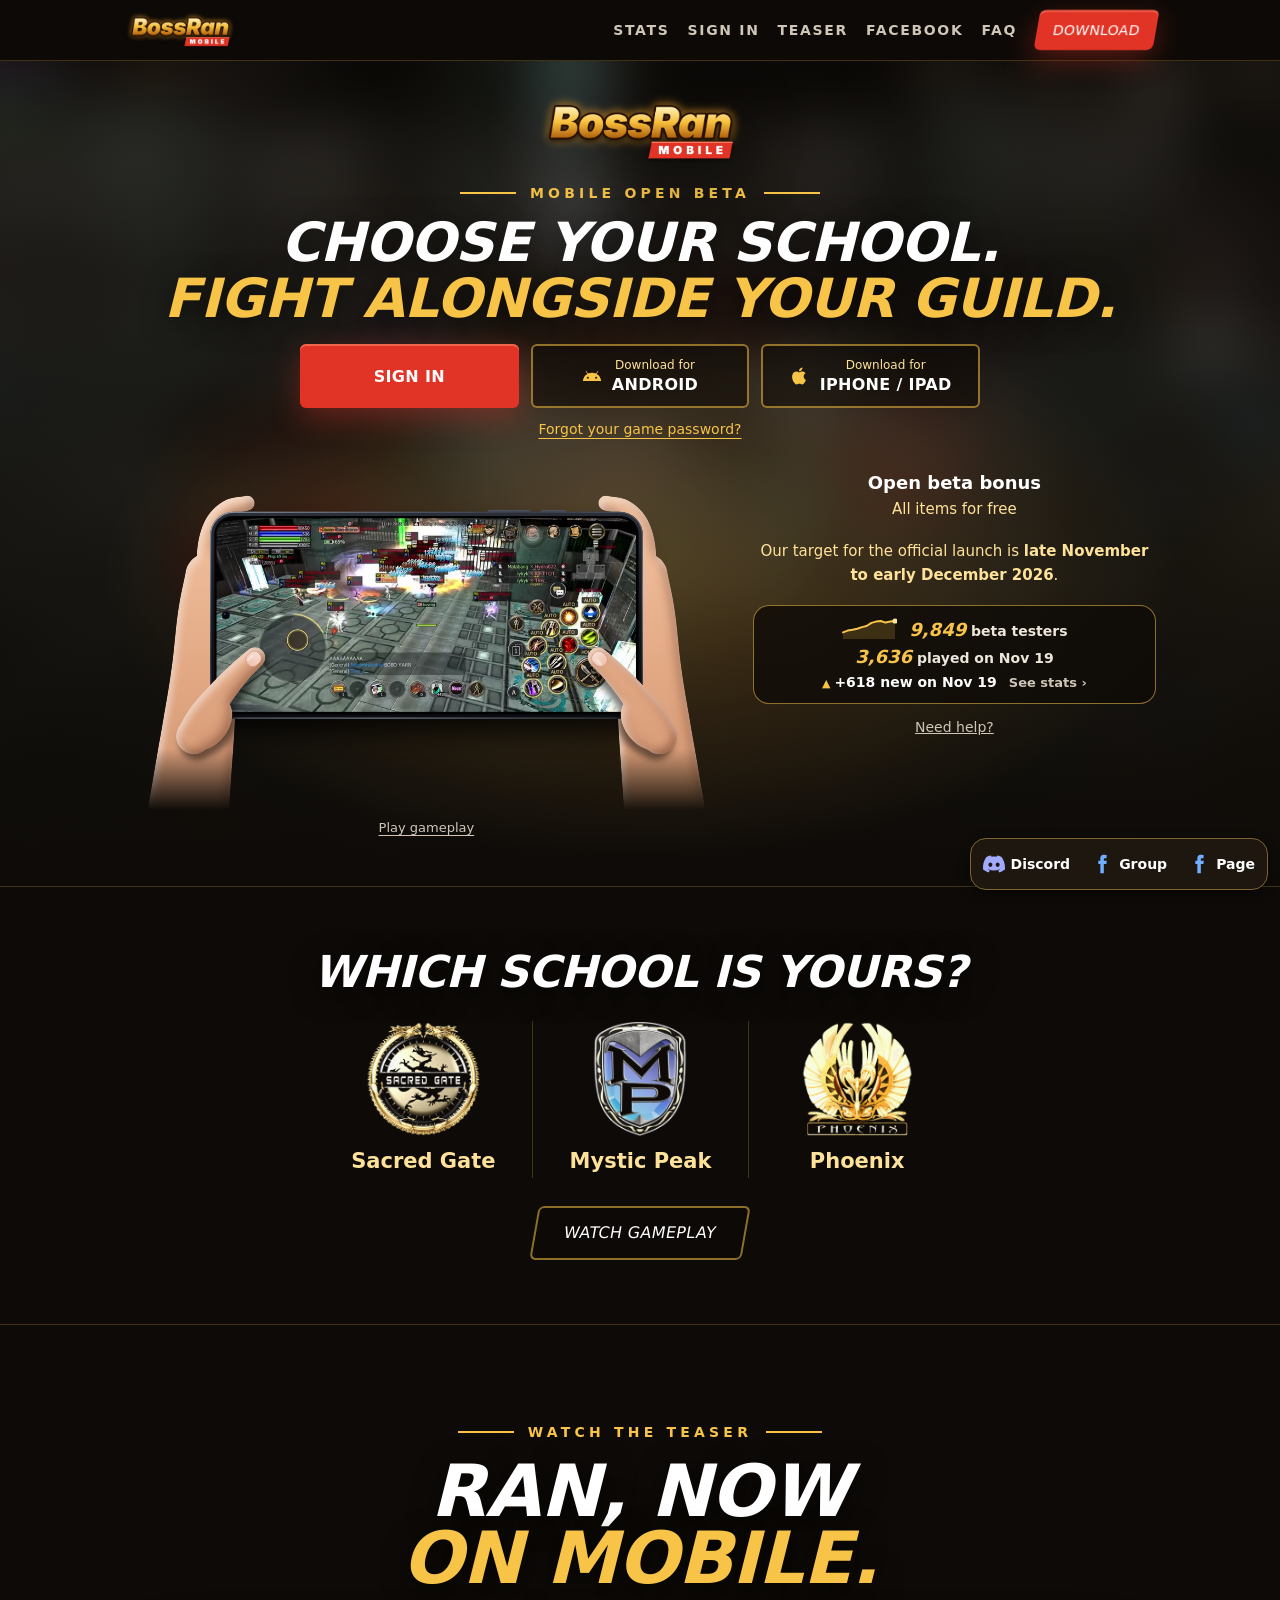
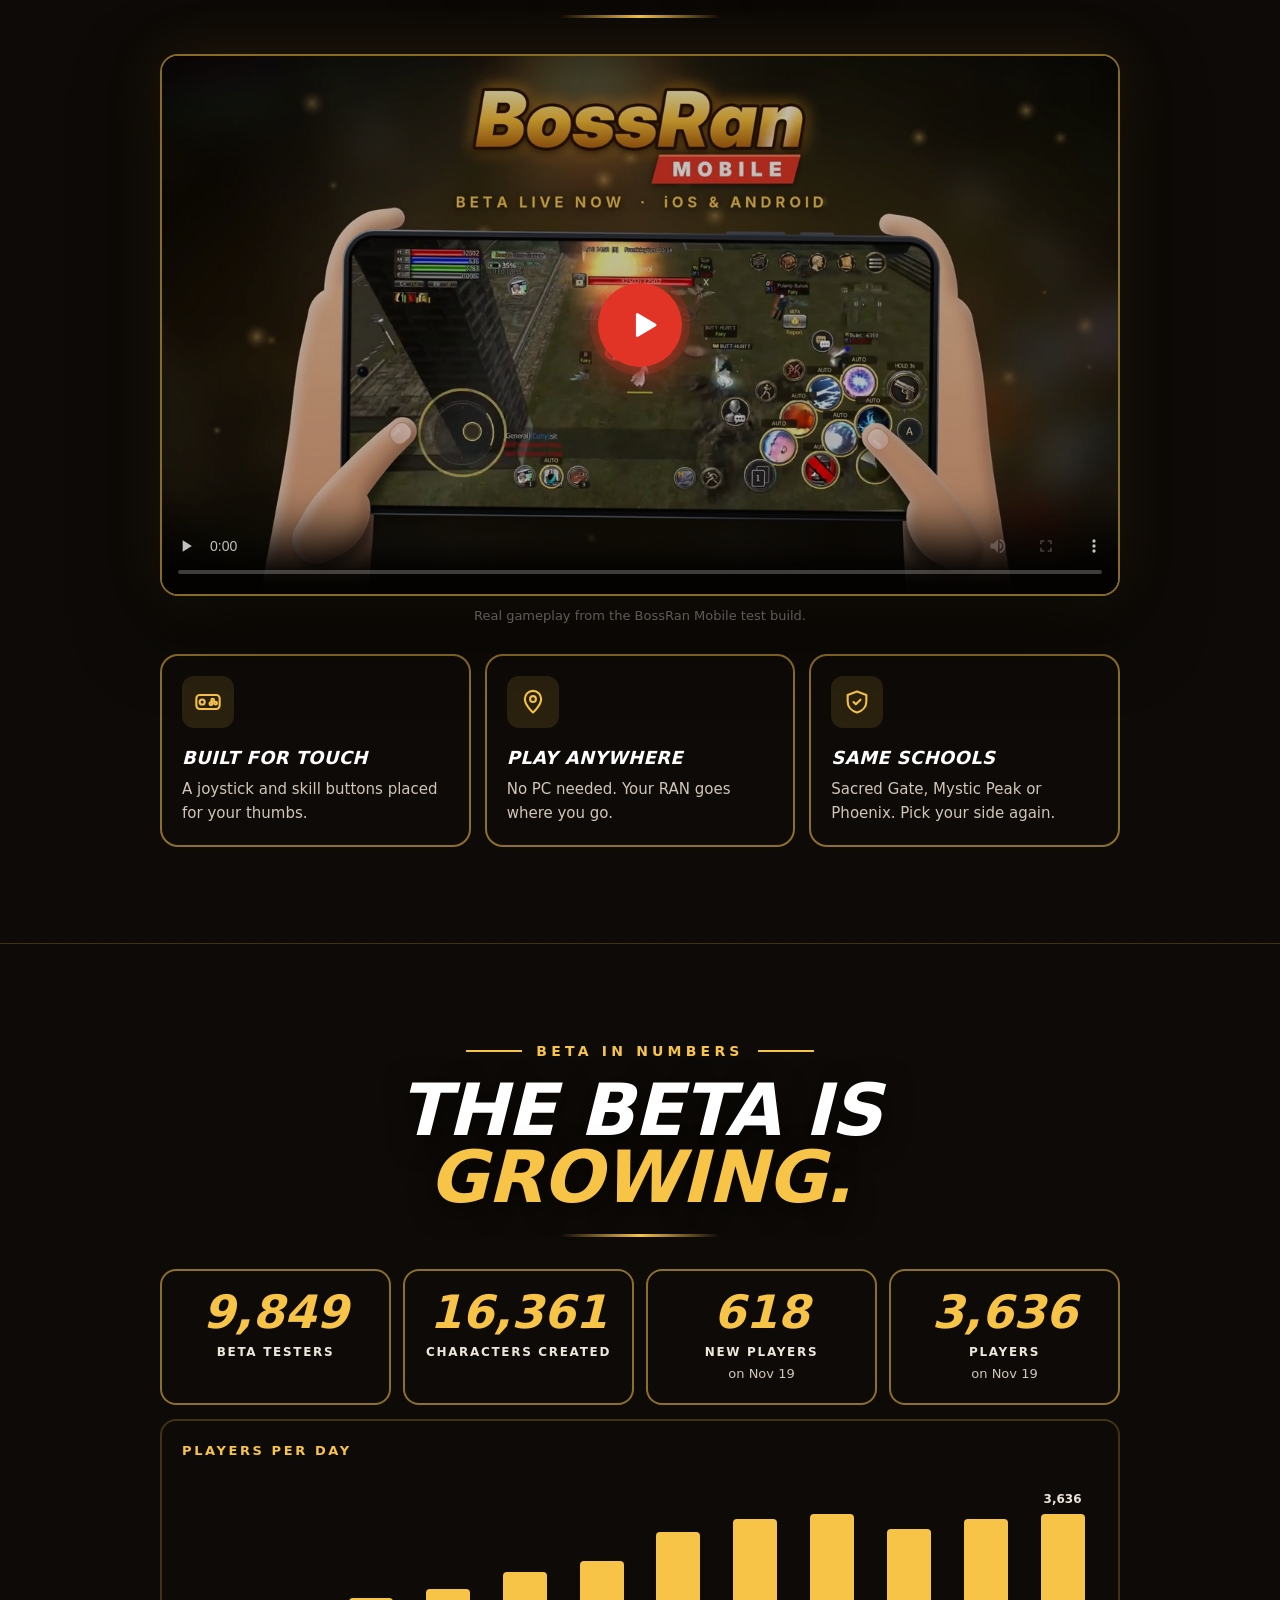
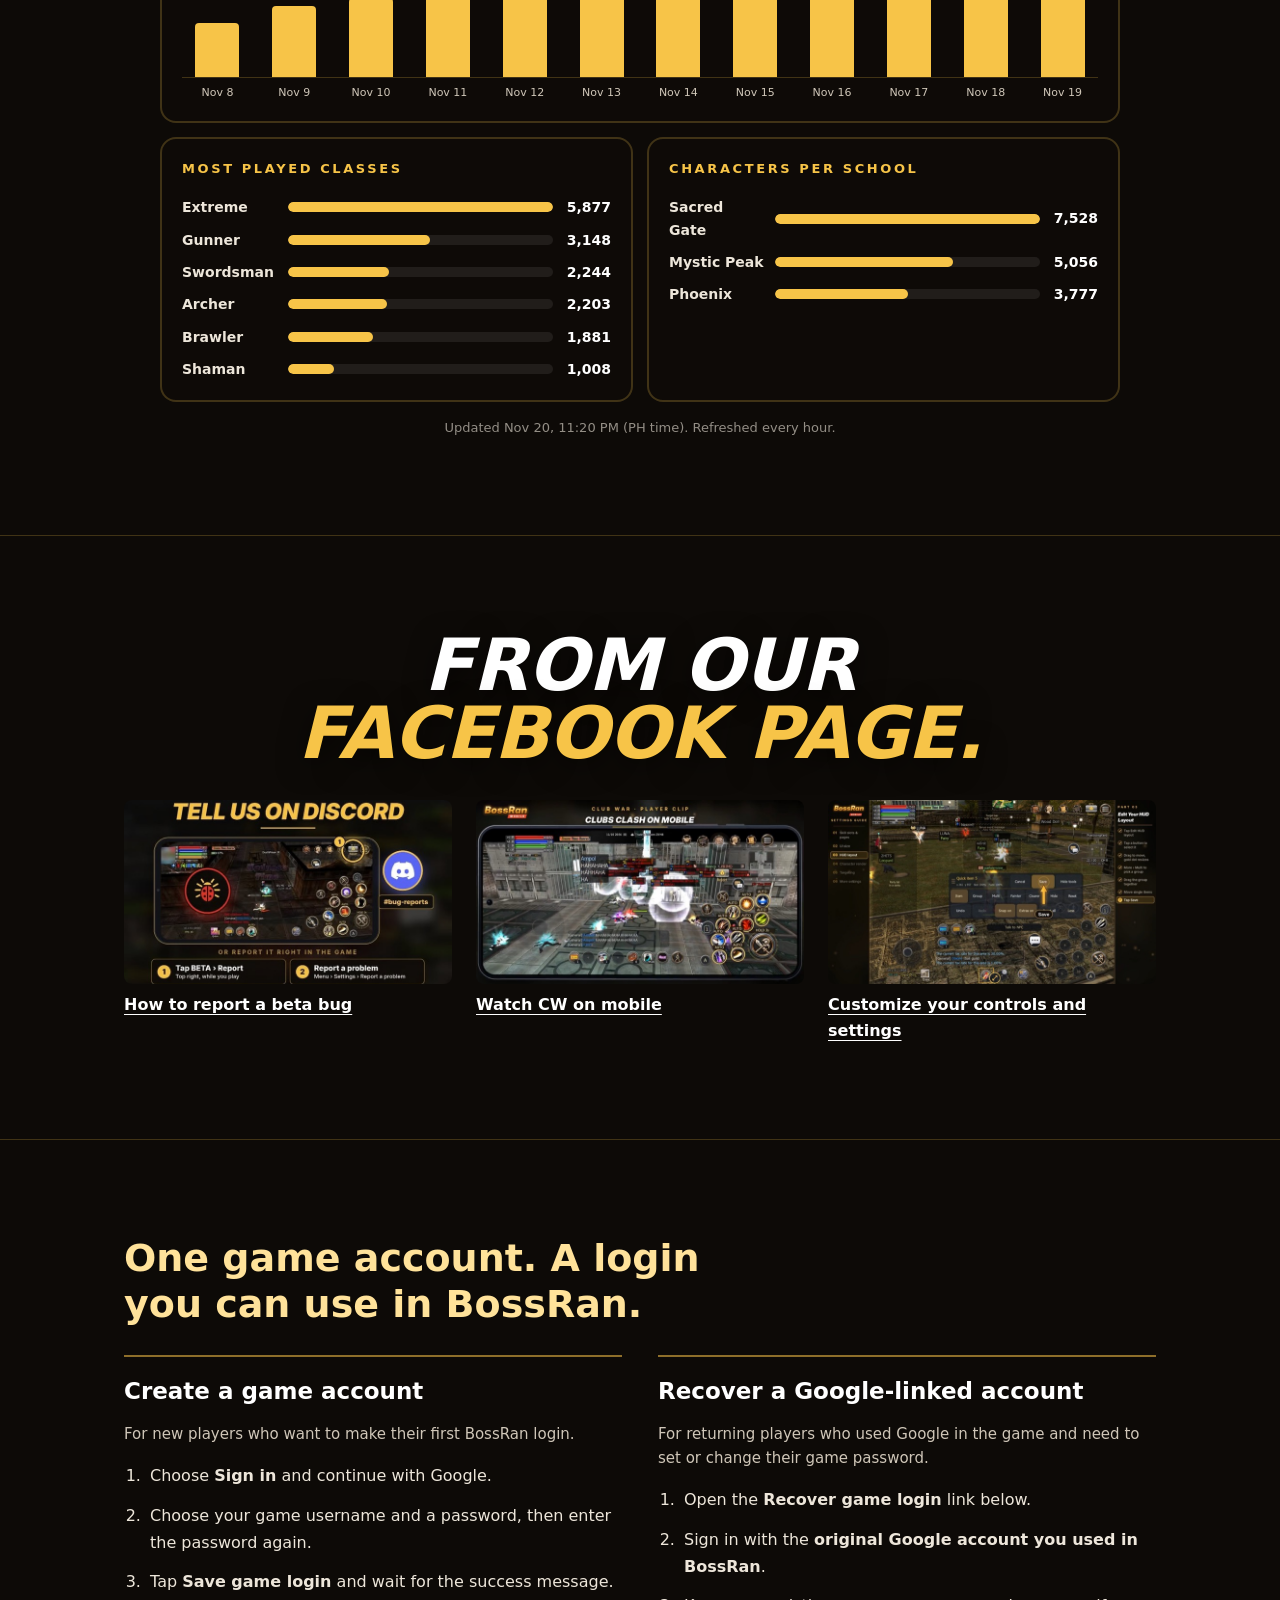
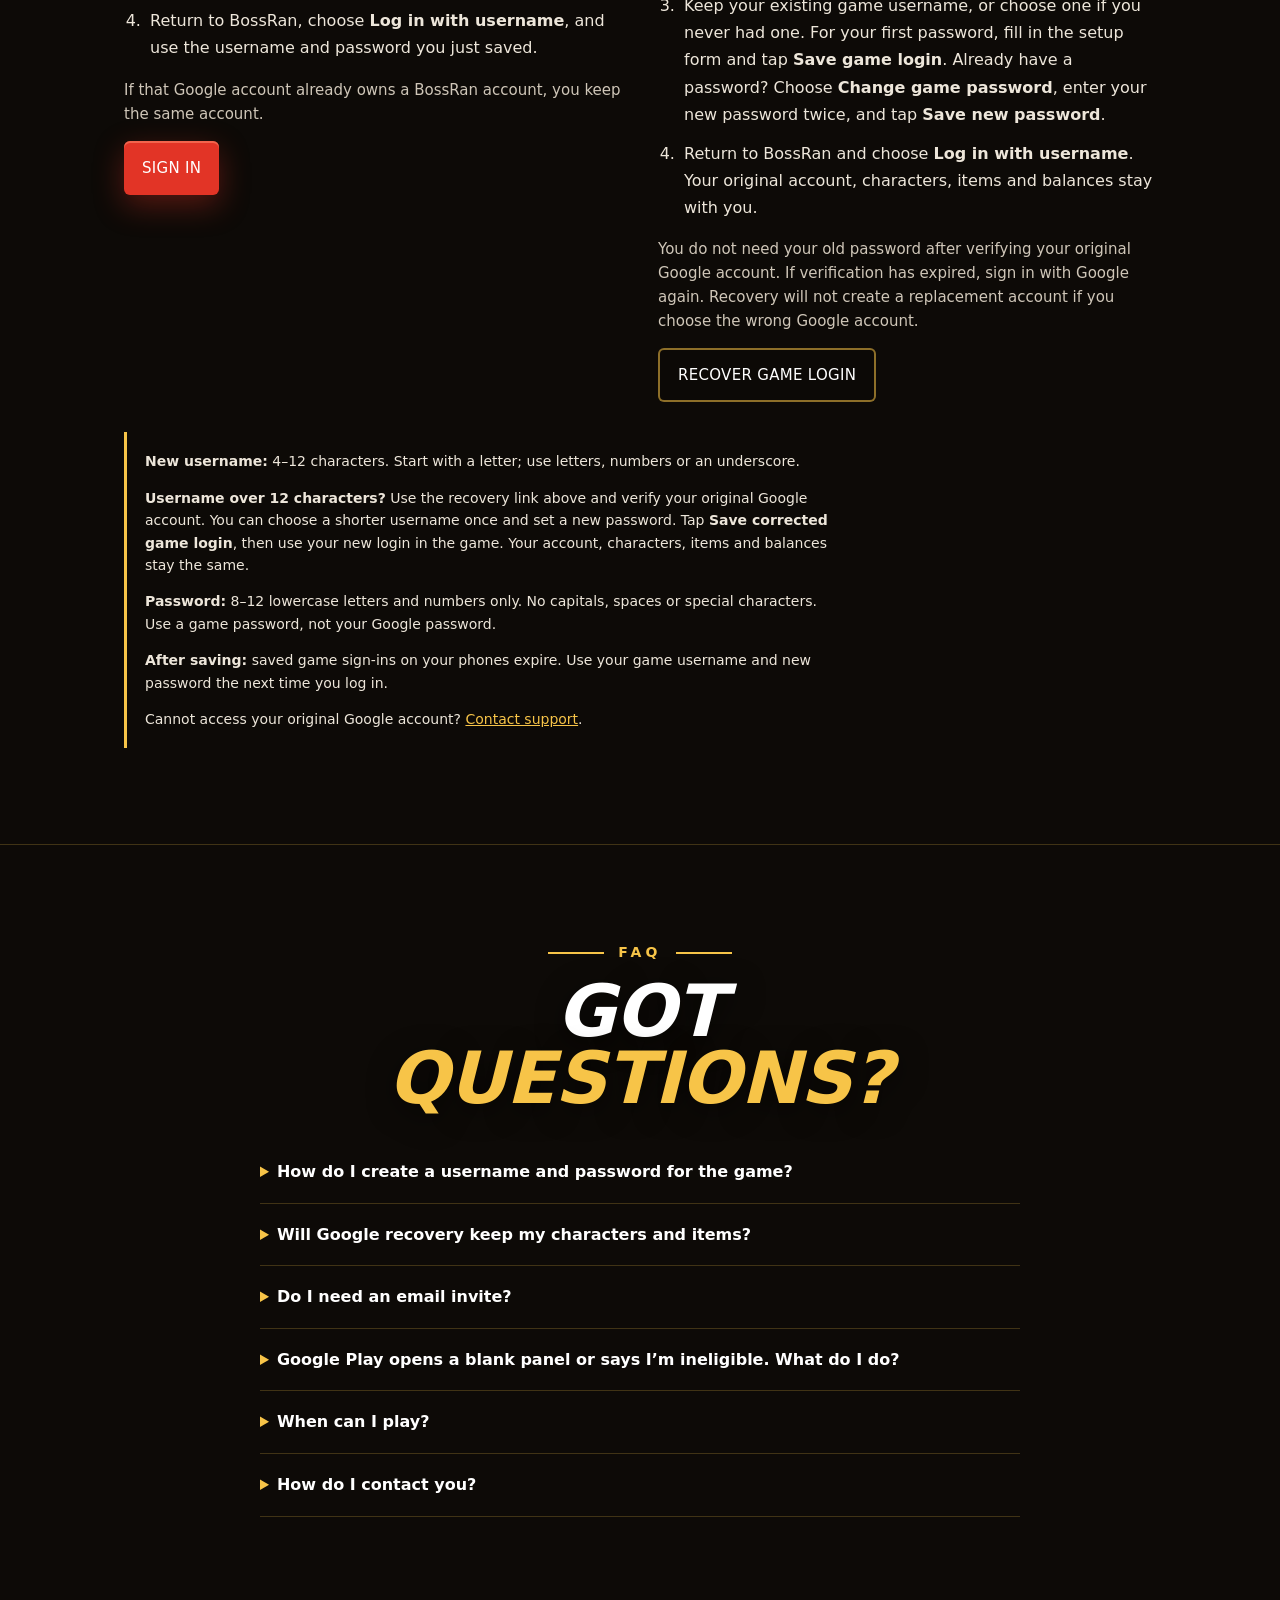
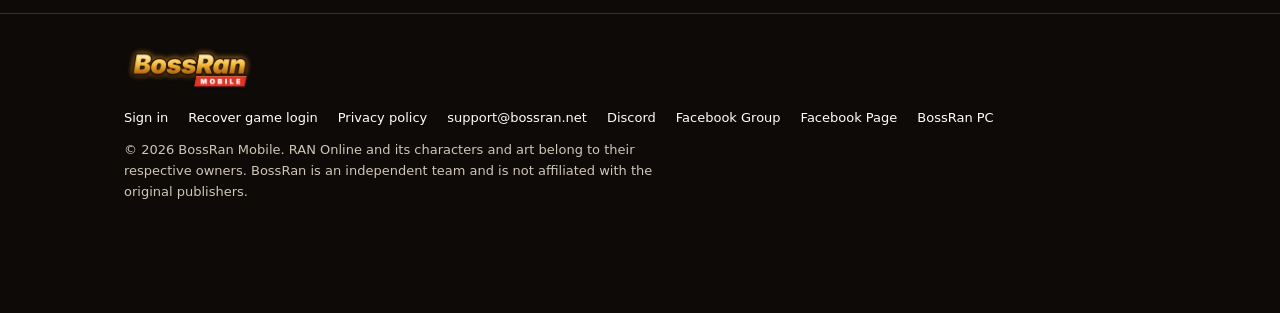
==== index.html @ a1cfd60b "Introduce the schools and lead with a lightweight gameplay loop" ====
<!doctype html>
<html lang="en">
<head>
<meta charset="utf-8">
<meta name="viewport" content="width=device-width, initial-scale=1, viewport-fit=cover">
<title>BossRan Mobile</title>
<meta name="description" content="BossRan Mobile open beta is live on Android and iPhone. Play now — all items for free!">
<meta name="theme-color" content="#0d0a07">
<meta property="og:type" content="website">
<meta property="og:url" content="https://mobile.bossran.net/">
<meta property="og:title" content="BossRan Mobile — Open Beta Live. Play Now!">
<meta property="og:description" content="Open beta is live on Android and iPhone. Play now — all items for free!">
<meta property="og:image" content="https://mobile.bossran.net/assets/teaser-waltz.jpg">
<meta name="twitter:card" content="summary_large_image">
<link rel="icon" href="icons/favicon-32x32.png" type="image/png">
<link rel="apple-touch-icon" href="icons/apple-touch-icon.png">
<script>
if (navigator.userAgentData?.platform === 'Android' || /Android/i.test(navigator.userAgent)) {
  document.documentElement.classList.add('android-device');
}
</script>
<style>
:root {
  --ground: #0d0a07;
  --panel: rgba(15, 12, 8, .82);
  --field: #120d09;
  --border: rgba(247, 196, 72, .22);
  --border-strong: rgba(247, 196, 72, .55);
  --gold: #f7c448;
  --gold-soft: #ffe29a;
  --red: #e23426;
  --text: #fff;
  --text-2: #ede6da;
  --muted: #cfc6b8;
  --faint: rgba(237, 230, 218, .6);
  --gutter: 16px;
}
* { box-sizing: border-box; }
html { -webkit-text-size-adjust: 100%; scroll-behavior: smooth; scroll-padding-top: 72px; }
body {
  margin: 0;
  background: var(--ground);
  color: var(--text-2);
  font: 16px/1.6 Inter, system-ui, -apple-system, "Segoe UI", Roboto, sans-serif;
  overflow-x: hidden;
}
img, video { display: block; max-width: 100%; height: auto; }
a { color: var(--gold); }
.wrap { width: 100%; max-width: 1080px; margin: 0 auto; padding: 0 var(--gutter); }

/* House type: kicker with gold rules, two-line italic headline, second line gold */
.kicker { display: flex; align-items: center; justify-content: center; gap: 10px; margin: 0 0 14px; color: var(--gold); font-size: 12px; font-weight: 700; letter-spacing: .2em; text-transform: uppercase; }
.kicker::before, .kicker::after { content: ""; width: 22px; height: 2px; background: var(--gold); flex: none; }
.display { margin: 0; color: var(--text); font-weight: 900; font-style: italic; line-height: .94; letter-spacing: -.01em; text-transform: uppercase; text-shadow: 0 6px 28px rgba(0, 0, 0, .55); }
.display span { display: block; color: var(--gold); }
h2.display { font-size: clamp(32px, 9vw, 72px); }
.rule { width: 160px; height: 3px; margin: 22px auto 0; background: linear-gradient(90deg, rgba(247, 196, 72, 0), var(--gold), rgba(247, 196, 72, 0)); }
.lead { margin: 20px auto 0; max-width: 40ch; color: var(--muted); font-size: 18px; }
.center { text-align: center; }

/* Buttons: red skewed CTA (house style) and a quiet outline button */
.btn { display: inline-flex; align-items: center; justify-content: center; gap: 10px; min-height: 54px; padding: 0 28px; background: var(--red); border: 0; border-radius: 6px; color: #fff; font: italic 900 18px/1 inherit; font-family: inherit; letter-spacing: .02em; text-transform: uppercase; text-decoration: none; cursor: pointer; transform: skewX(-10deg); box-shadow: 0 10px 30px rgba(226, 52, 38, .35), inset 0 2px 0 rgba(255, 140, 110, .55); }
.btn:hover { filter: brightness(1.1); }
.btn:disabled { opacity: .6; cursor: progress; }
.btn svg { width: 20px; height: 20px; }
.btn-ghost { background: rgba(13, 10, 7, .55); border: 2px solid var(--border-strong); color: var(--text); box-shadow: none; }
.btn-block { width: 100%; }
.ctas { display: flex; flex-wrap: wrap; justify-content: center; gap: 14px 18px; margin-top: 30px; }

/* Header */
.hdr { position: sticky; top: 0; z-index: 20; background: rgba(13, 10, 7, .82); -webkit-backdrop-filter: blur(12px); backdrop-filter: blur(12px); border-bottom: 1px solid var(--border); }
.hdr .wrap { display: flex; align-items: center; gap: 20px; min-height: 60px; }
.hdr .brand img { height: 38px; width: auto; }
.hdr nav { display: none; gap: 26px; margin-left: auto; }
.hdr nav a { color: var(--muted); font-size: 14px; font-weight: 700; letter-spacing: .12em; text-transform: uppercase; text-decoration: none; }
.hdr nav a:hover { color: var(--gold); }
.hdr .join { margin-left: auto; min-height: 40px; padding: 0 16px; font-size: 14px; }
@media (min-width: 820px) {
  .hdr nav { display: flex; gap: 18px; }
  .hdr .join { margin-left: 0; }
}

/* Gameplay backdrop: blurred footage, dark wash, warm glow, drifting gold bokeh */
.scene { position: relative; isolation: isolate; overflow: hidden; }
.scene-bg { position: absolute; inset: -60px; z-index: -3; background: url(assets/gameplay-cw.jpg) center / cover; filter: blur(30px) saturate(1.15); opacity: .55; }
.scene::before { content: ""; position: absolute; inset: 0; z-index: -2; background: radial-gradient(60% 50% at 50% 62%, rgba(247, 170, 60, .24), rgba(247, 170, 60, 0) 70%), linear-gradient(180deg, rgba(13, 10, 7, .55) 0, rgba(13, 10, 7, .7) 45%, var(--ground) 100%); }
.bokeh { position: absolute; inset: 0; z-index: -1; pointer-events: none; }
.bokeh i { position: absolute; bottom: -40px; width: var(--s); height: var(--s); border-radius: 50%; background: radial-gradient(circle, rgba(255, 205, 110, .55), rgba(255, 205, 110, 0) 70%); animation: drift var(--d) linear infinite; animation-delay: var(--t); }
@keyframes drift { 0% { transform: translate(0, 0); opacity: 0; } 10% { opacity: 1; } 100% { transform: translate(var(--x), -120vh); opacity: 0; } }

/* Hero */
.hero { padding: 28px 0 40px; text-align: center; }
.hero-logo { width: min(210px, 54%); margin: 0 auto 18px; filter: drop-shadow(0 10px 30px rgba(0, 0, 0, .5)); }

.beta-live { margin: 0 0 18px; color: var(--gold-soft); font-size: 15px; }
.beta-live strong { display: block; color: var(--text); font-size: 18px; }
.beta-live span { display: block; }

.hero-title { font-size: clamp(25px, 4.3vw, 54px); text-wrap: balance; }
.hero-title span { margin-top: .08em; }
.clip-control { padding: 6px 12px; min-height: 36px; border: 0; background: transparent; color: var(--muted); font: inherit; font-size: 13px; text-decoration: underline; text-underline-offset: 3px; cursor: pointer; }
.hero-gameplay:has(video[data-paused]) .rig { animation-play-state: paused; }
.school-band { padding-block: clamp(38px, 5vw, 72px); }
.school-band .display { font-size: clamp(26px, 4vw, 44px); }
.school-crests { display: grid; grid-template-columns: repeat(3, minmax(0, 1fr)); max-width: 650px; padding: 0; margin: 28px auto; list-style: none; }
.school-crests li { font-size: clamp(14px, 2vw, 21px); font-weight: 750; color: var(--gold-soft); }
.school-crests li + li { border-left: 1px solid var(--border); }
.school-crests img { width: min(70%, 116px); margin: 0 auto 8px; mix-blend-mode: screen; }

/* Phone in two hands (teaser skill art) with the raw gameplay footage playing on its screen */
.rig-crop { width: calc(100% + var(--gutter) * 2); max-width: 1000px; margin: 30px 0 0 calc(var(--gutter) * -1); aspect-ratio: 1700 / 960; overflow: hidden; -webkit-mask-image: linear-gradient(180deg, #000 82%, transparent); mask-image: linear-gradient(180deg, #000 82%, transparent); }
@media (min-width: 1032px) { .rig-crop { width: 100%; margin-left: auto; margin-right: auto; } }
.rig { position: relative; width: 100%; aspect-ratio: 1700 / 1150; animation: sway 6.5s ease-in-out infinite; transform-origin: 50% 40%; }
@keyframes sway { 0%, 100% { transform: translateY(0) rotate(-.7deg); } 50% { transform: translateY(-6px) rotate(.7deg); } }
.rig > img { position: absolute; left: 0; top: 0; width: 100%; height: 100%; }
.rig .screen { position: absolute; left: 15.294%; top: 12%; width: 69.412%; height: 47.478%; border-radius: 3.9% / 8.42%; overflow: hidden; background: #000; }
.rig .screen video { width: 100%; height: 100%; object-fit: cover; }
.note { margin: 10px 0 0; color: var(--faint); font-size: 13px; }

.stores { margin-top: 30px; }
.stores p { margin: 0 0 12px; color: var(--text); font-size: 14px; font-weight: 800; letter-spacing: .28em; text-transform: uppercase; }
.badges { display: flex; flex-wrap: wrap; justify-content: center; gap: 12px; }
.badges img { height: 48px; width: auto; }

/* Keep the gameplay, live beta summary and installation choices together. */
.hero-main { display: grid; gap: 20px; align-items: start; }
.hero-gameplay, .hero-details { min-width: 0; }
.hero-gameplay .rig-crop { width: 100%; margin: 0 auto; }
.hero-details .hero-stats { margin-top: 0; border-radius: 16px; padding: 12px 16px; }
.hero-details .install-picker { margin-top: 18px; }
@media (min-width: 900px) {
  .hero-main { grid-template-columns: minmax(0, 1.5fr) minmax(320px, 1fr); gap: 24px; }
  .hero-details .install-picker { max-width: none; }
}

/* Sections */
section { padding: 72px 0; }
.band { border-top: 1px solid var(--border); }

/* Teaser */
.player { position: relative; max-width: 960px; margin: 36px auto 0; border: 2px solid var(--border-strong); border-radius: 18px; overflow: hidden; background: #000; box-shadow: 0 30px 80px rgba(0, 0, 0, .6), 0 0 60px rgba(247, 170, 60, .12); }
.player video { width: 100%; aspect-ratio: 16 / 9; background: #000; }
.player .play { position: absolute; inset: 0; display: flex; align-items: center; justify-content: center; padding: 0; background: rgba(13, 10, 7, .25); border: 0; cursor: pointer; }
.player .play span { display: flex; align-items: center; justify-content: center; width: 84px; height: 84px; border-radius: 50%; background: var(--red); box-shadow: 0 10px 40px rgba(226, 52, 38, .55), 0 0 0 8px rgba(226, 52, 38, .22); transition: transform .15s; }
.player .play:hover span { transform: scale(1.06); }
.player .play svg { width: 34px; height: 34px; margin-left: 5px; color: #fff; }
.player .play[hidden] { display: none; }

.features { display: grid; gap: 14px; max-width: 960px; margin: 28px auto 0; padding: 0; list-style: none; }
.features li { display: flex; gap: 16px; align-items: flex-start; padding: 20px; background: var(--panel); border: 2px solid var(--border-strong); border-radius: 18px; text-align: left; }
.features .ico { flex: none; display: flex; align-items: center; justify-content: center; width: 52px; height: 52px; border-radius: 12px; background: rgba(247, 196, 72, .12); color: var(--gold); }
.features .ico svg { width: 28px; height: 28px; }
.features b { display: block; color: var(--text); font-size: 18px; font-style: italic; font-weight: 900; letter-spacing: .02em; text-transform: uppercase; }
.features p { margin: 4px 0 0; color: var(--muted); font-size: 15px; }
@media (min-width: 760px) { .features { grid-template-columns: repeat(3, 1fr); } .features li { flex-direction: column; } }

/* Official Facebook posts */
.facebook-posts { display: grid; grid-template-columns: repeat(auto-fit, minmax(min(100%, 240px), 1fr)); gap: 24px; margin: 32px 0 0; padding: 0; list-style: none; text-align: left; }
.facebook-posts a { display: block; font-weight: 700; color: var(--text); text-underline-offset: 4px; }
.facebook-posts img { width: 100%; aspect-ratio: 16 / 9; object-fit: cover; border-radius: 8px; margin-bottom: 8px; }

.install-picker { max-width: 420px; margin: 26px auto 0; padding: 20px; background: #191511; border: 1px solid var(--border); border-radius: 14px; text-align: left; }
.install-picker :is(a, summary):focus-visible { outline: 2px solid var(--gold); outline-offset: 2px; }
.android-steps { display: none; scroll-margin-top: 80px; }
.android-steps:has(#direct-apk:target), .android-steps:target, .android-device .android-steps { display: block; }
.android-steps:focus { outline: none; }
.android-steps h2 { margin: 0 0 7px; color: var(--text); font-size: 17px; }
.install-or { display: flex; align-items: center; gap: 12px; margin: 8px 0; color: var(--gold-soft); font-size: 12px; font-weight: 700; }
.install-or::before, .install-or::after { content: ""; flex: 1; height: 1px; background: var(--border); }
.android-steps summary { position: relative; list-style: none; padding: 12px 28px 12px 0; color: var(--text); font-weight: 650; cursor: pointer; line-height: 1.4; }
.android-steps summary::-webkit-details-marker { display: none; }
.android-steps summary::after { position: absolute; content: ""; right: 5px; top: 50%; width: 7px; height: 7px; border: solid var(--gold); border-width: 0 1.5px 1.5px 0; transform: translateY(-65%) rotate(45deg); }
.android-steps details[open] summary::after { transform: rotate(225deg); }
.android-steps small { display: block; color: var(--muted); font-size: 14px; font-weight: 400; }
.android-steps p { margin: 4px 0 14px; color: var(--muted); font-size: 15px; line-height: 1.5; }
.android-steps .btn { width: 100%; min-height: 44px; margin-bottom: 8px; background: #ad3026; border-radius: 6px; box-shadow: none; transform: none; text-transform: none; letter-spacing: normal; font-weight: 650; }
.beta-help { display: inline-block; padding: 12px; color: var(--muted); font-size: 14px; }
.faq { max-width: 760px; margin: 28px auto 0; text-align: left; }
.faq details { border-bottom: 1px solid var(--border); }
.faq summary { padding: 18px 0; color: var(--text); font-weight: 800; cursor: pointer; }
.faq summary::marker { color: var(--gold); }
.faq p { margin: 0 0 16px; color: var(--muted); }

/* Small beta counter in the first view; links down to the full stats */
.hero-stats { display: inline-flex; flex-wrap: wrap; align-items: center; justify-content: center; gap: 6px 12px; max-width: 100%; margin: 18px auto 0; padding: 8px 16px; background: var(--panel); border: 1px solid var(--border-strong); border-radius: 999px; color: var(--text-2); font-size: 14px; font-weight: 700; text-decoration: none; line-height: 1.2; }
.hero-stats[hidden] { display: none; }
.hero-stats:hover { border-color: var(--gold); }
.hero-stats:focus-visible { outline: 2px solid var(--gold); outline-offset: 2px; }
.hero-stats .spark { flex: none; width: 56px; height: 22px; }
.hero-stats b { color: var(--gold); font-size: 18px; font-style: italic; font-weight: 900; font-variant-numeric: tabular-nums; }
.hero-stats .grow { color: var(--text); white-space: nowrap; }
.hero-stats .grow::before { content: "\25B2"; margin-right: 4px; color: var(--gold); font-size: 11px; }
.hero-stats .more { color: var(--muted); font-size: 13px; white-space: nowrap; }
/* Beta in numbers (data: assets/stats.json, refreshed hourly by the stats job) */
.stats-tiles { display: grid; grid-template-columns: repeat(2, 1fr); gap: 12px; max-width: 960px; margin: 32px auto 0; padding: 0; list-style: none; }
.stats-tiles li { padding: 18px 12px; background: var(--panel); border: 2px solid var(--border-strong); border-radius: 16px; }
.stats-tiles b { display: block; color: var(--gold); font-size: clamp(30px, 8vw, 46px); font-style: italic; font-weight: 900; line-height: 1; font-variant-numeric: tabular-nums; }
.stats-tiles span { display: block; margin-top: 8px; color: var(--text-2); font-size: 12px; font-weight: 700; letter-spacing: .14em; text-transform: uppercase; }
.stats-tiles small { display: block; margin-top: 2px; color: var(--muted); font-size: 13px; }
.stats-panels { display: grid; gap: 14px; max-width: 960px; margin: 14px auto 0; text-align: left; }
.stats-panel { min-width: 0; padding: 20px; background: var(--panel); border: 2px solid var(--border); border-radius: 16px; }
.stats-panel h3 { margin: 0 0 16px; color: var(--gold); font-size: 13px; font-weight: 800; letter-spacing: .2em; text-transform: uppercase; }
.day-chart { display: flex; align-items: flex-end; gap: 6px; height: 170px; margin: 0; padding: 0; list-style: none; border-bottom: 1px solid var(--border); }
.day-chart li { position: relative; flex: 1; display: flex; flex-direction: column; justify-content: flex-end; align-items: center; height: 100%; min-width: 0; }
.day-chart .bar { display: block; width: 100%; max-width: 44px; min-height: 2px; background: var(--gold); border-radius: 4px 4px 0 0; }
.day-chart .val { margin-bottom: 4px; color: var(--text-2); font-size: 12px; font-weight: 700; font-variant-numeric: tabular-nums; }
.day-chart li:not(.labeled) .val { visibility: hidden; }
.day-chart li:hover .val, .day-chart li:focus-within .val { visibility: visible; }
.day-labels { display: flex; gap: 6px; margin: 6px 0 0; padding: 0; list-style: none; }
.day-labels li { flex: 1; min-width: 0; color: var(--muted); font-size: 11px; text-align: center; white-space: nowrap; overflow: hidden; }
.bar-list { display: grid; gap: 10px; margin: 0; padding: 0; list-style: none; }
.bar-list li { display: grid; grid-template-columns: 96px 1fr auto; align-items: center; gap: 10px; color: var(--text-2); font-size: 14px; font-weight: 700; }
.bar-list .track { display: block; height: 10px; background: rgba(255, 255, 255, .08); border-radius: 5px; overflow: hidden; }
.bar-list .fill { display: block; height: 100%; background: var(--gold); border-radius: 5px; }
.bar-list .num { min-width: 48px; color: var(--text); text-align: right; font-variant-numeric: tabular-nums; }
.stats-updated { margin: 16px 0 0; color: var(--faint); font-size: 13px; }
.sr-only { position: absolute; width: 1px; height: 1px; overflow: hidden; clip: rect(0 0 0 0); white-space: nowrap; }
@media (min-width: 760px) {
  .stats-tiles { grid-template-columns: repeat(4, 1fr); }
  .stats-panels { grid-template-columns: 1fr 1fr; }
  .stats-panels .wide { grid-column: 1 / -1; }
  .day-chart { height: 200px; }
}

footer { border-top: 1px solid var(--border); padding: 32px 0 44px; color: var(--muted); font-size: 13px; }
footer .brand img { height: 44px; width: auto; margin-bottom: 18px; }
footer nav { display: flex; flex-wrap: wrap; gap: 8px 20px; margin-bottom: 12px; }
footer a { color: var(--text); text-decoration: none; }
footer a:hover { color: var(--gold); }
footer p { margin: 0; font-size: 13px; max-width: 70ch; }

@media (min-width: 760px) {
  :root { --gutter: 24px; }
  .hero { padding: 32px 0 40px; }
  section { padding: 96px 0; }
  .kicker { gap: 14px; font-size: 14px; letter-spacing: .3em; }
  .kicker::before, .kicker::after { width: 56px; }
}
@media (prefers-reduced-motion: reduce) {
  html { scroll-behavior: auto; }
  .rig, .bokeh i { animation: none; }
  .bokeh { display: none; }
}
/* Keep the three entry points together before gameplay on every screen. */
.hero-actions { max-width: 680px; margin: 20px auto 0; scroll-margin-top: 80px; }
.hero-actions nav { display: grid; grid-template-columns: repeat(3, minmax(0, 1fr)); gap: 12px; }
.hero-actions .btn { min-height: 64px; padding: 8px; transform: none; font-size: 16px; font-weight: 750; line-height: 1.2; }
.hero-actions .btn span { display: block; }
.hero-actions .btn small { display: block; margin-bottom: 3px; color: var(--gold-soft); font-size: 12px; font-weight: 500; letter-spacing: normal; text-transform: none; }
.hero-actions .btn svg { flex: none; color: var(--gold); }
.hero-actions a:focus-visible { outline: 2px solid var(--gold); outline-offset: 3px; }
.game-account-help { display: inline-block; padding: 10px 8px; font-size: 14px; text-underline-offset: 4px; }
.hero-main { margin-top: 18px; }
@media (max-width: 600px) {
  .hero-actions nav { grid-template-columns: repeat(2, minmax(0, 1fr)); gap: 8px; }
  .hero-actions .btn:first-child { grid-column: 1 / -1; }
  .hero-actions .btn { min-height: 54px; font-size: 15px; }
}
.account-guide-title{margin:0 0 28px;color:var(--gold-soft);font-size:clamp(26px,5vw,38px);line-height:1.2;max-width:24ch}
.account-guide-columns{display:grid;grid-template-columns:repeat(2,minmax(0,1fr));gap:36px}
.account-guide-columns article{min-width:0;border-top:2px solid var(--border-strong);padding-top:20px}
.account-guide-columns h3{margin:0;font-size:23px;line-height:1.3;color:var(--text)}
.account-guide-columns p{font-size:15px;color:var(--muted)}
.account-guide-columns ol{padding-left:22px;line-height:1.7}
.account-guide-columns li{margin:12px 0;padding-left:4px}
.account-guide-columns .btn{transform:none;font-size:15px;padding:12px 18px}
.account-guide-notes{margin-top:30px;padding:4px 0 4px 18px;border-left:3px solid var(--gold);max-width:80ch;font-size:14px}
@media(max-width:640px){.account-guide-columns{grid-template-columns:1fr;gap:32px}}
</style>
<link rel="stylesheet" href="assets/community.css?v=2">
</head>
<body>
<svg width="0" height="0" style="position:absolute" aria-hidden="true">
  <defs>
    <symbol id="i-discord" viewBox="0 0 24 24"><path fill="currentColor" d="M20.317 4.3698a19.7913 19.7913 0 00-4.8851-1.5152.0741.0741 0 00-.0785.0371c-.211.3753-.4447.8648-.6083 1.2495-1.8447-.2762-3.68-.2762-5.4868 0-.1636-.3933-.4058-.8742-.6177-1.2495a.077.077 0 00-.0785-.037 19.7363 19.7363 0 00-4.8852 1.515.0699.0699 0 00-.0321.0277C.5334 9.0458-.319 13.5799.0992 18.0578a.0824.0824 0 00.0312.0561c2.0528 1.5076 4.0413 2.4228 5.9929 3.0294a.0777.0777 0 00.0842-.0276c.4616-.6304.8731-1.2952 1.226-1.9942a.076.076 0 00-.0416-.1057c-.6528-.2476-1.2743-.5495-1.8722-.8923a.077.077 0 01-.0076-.1277c.1258-.0943.2517-.1923.3718-.2914a.0743.0743 0 01.0776-.0105c3.9278 1.7933 8.18 1.7933 12.0614 0a.0739.0739 0 01.0785.0095c.1202.099.246.1981.3728.2924a.077.077 0 01-.0066.1276 12.2986 12.2986 0 01-1.873.8914.0766.0766 0 00-.0407.1067c.3604.698.7719 1.3628 1.225 1.9932a.076.076 0 00.0842.0286c1.961-.6067 3.9495-1.5219 6.0023-3.0294a.077.077 0 00.0313-.0552c.5004-5.177-.8382-9.6739-3.5485-13.6604a.061.061 0 00-.0312-.0286zM8.02 15.3312c-1.1825 0-2.1569-1.0857-2.1569-2.419 0-1.3332.9555-2.4189 2.157-2.4189 1.2108 0 2.1757 1.0952 2.1568 2.419 0 1.3332-.9555 2.4189-2.1569 2.4189zm7.9748 0c-1.1825 0-2.1569-1.0857-2.1569-2.419 0-1.3332.9554-2.4189 2.1569-2.4189 1.2108 0 2.1757 1.0952 2.1568 2.419 0 1.3332-.946 2.4189-2.1568 2.4189Z"/></symbol>
    <symbol id="i-fb" viewBox="0 0 24 24"><path fill="currentColor" d="M14 8.5V6.8c0-.8.5-1 .9-1H17V2.1L14.1 2C10.9 2 10.2 4.4 10.2 6v2.5H8V12h2.2v10H14V12h2.8l.4-3.5H14z"/></symbol>
    <symbol id="i-apple" viewBox="0 0 24 24"><path fill="currentColor" d="M16.4 12.6c0-2.6 2.1-3.8 2.2-3.9-1.2-1.8-3.1-2-3.7-2-1.6-.2-3.1.9-3.9.9-.8 0-2-.9-3.4-.9-1.7 0-3.3 1-4.2 2.6-1.8 3.1-.5 7.7 1.3 10.2.9 1.2 1.9 2.6 3.2 2.6 1.3-.1 1.8-.8 3.3-.8s2 .8 3.4.8c1.4 0 2.3-1.3 3.1-2.5 1-1.4 1.4-2.8 1.4-2.9 0 0-2.7-1-2.7-4.1zM13.9 4.9c.7-.9 1.2-2 1-3.2-1 0-2.3.7-3 1.6-.7.8-1.2 2-1.1 3.1 1.2.1 2.4-.6 3.1-1.5z"/></symbol>
    <symbol id="i-android" viewBox="0 0 24 24"><path fill="currentColor" d="M17.6 9.48l1.84-3.18a.38.38 0 0 0-.66-.38l-1.86 3.22a11.5 11.5 0 0 0-9.84 0L5.22 5.92a.38.38 0 0 0-.66.38L6.4 9.48A10.8 10.8 0 0 0 1 18h22a10.8 10.8 0 0 0-5.4-8.52zM7 15.25a1.25 1.25 0 1 1 0-2.5 1.25 1.25 0 0 1 0 2.5zm10 0a1.25 1.25 0 1 1 0-2.5 1.25 1.25 0 0 1 0 2.5z"/></symbol>
    <symbol id="i-play" viewBox="0 0 24 24"><path fill="currentColor" d="M7 4.5v15a1 1 0 0 0 1.5.86l12.5-7.5a1 1 0 0 0 0-1.72L8.5 3.64A1 1 0 0 0 7 4.5z"/></symbol>
    <symbol id="i-touch" viewBox="0 0 24 24"><g fill="none" stroke="currentColor" stroke-width="1.8" stroke-linecap="round" stroke-linejoin="round"><rect x="2" y="6" width="20" height="12" rx="3"/><circle cx="7" cy="12" r="2.2"/><circle cx="16" cy="10.5" r="1.2"/><circle cx="18.5" cy="13" r="1.2"/><circle cx="14.5" cy="13.5" r="1.2"/></g></symbol>
    <symbol id="i-pin" viewBox="0 0 24 24"><g fill="none" stroke="currentColor" stroke-width="1.8" stroke-linecap="round" stroke-linejoin="round"><path d="M12 21s-7-6.2-7-11.5a7 7 0 0 1 14 0C19 14.8 12 21 12 21z"/><circle cx="12" cy="9.5" r="2.5"/></g></symbol>
    <symbol id="i-shield" viewBox="0 0 24 24"><g fill="none" stroke="currentColor" stroke-width="1.8" stroke-linecap="round" stroke-linejoin="round"><path d="M12 3l8 3v5.5c0 4.6-3.3 8.2-8 9.5-4.7-1.3-8-4.9-8-9.5V6l8-3z"/><path d="M9 12l2 2 4-4"/></g></symbol>
    <symbol id="i-prev" viewBox="0 0 24 24"><path fill="none" stroke="currentColor" stroke-width="2.4" stroke-linecap="round" stroke-linejoin="round" d="M15 5l-7 7 7 7"/></symbol>
    <symbol id="i-next" viewBox="0 0 24 24"><path fill="none" stroke="currentColor" stroke-width="2.4" stroke-linecap="round" stroke-linejoin="round" d="M9 5l7 7-7 7"/></symbol>
    <symbol id="i-x" viewBox="0 0 24 24"><path fill="none" stroke="currentColor" stroke-width="2.4" stroke-linecap="round" d="M6 6l12 12M18 6L6 18"/></symbol>
  </defs>
</svg>

<header class="hdr">
  <div class="wrap">
    <a class="brand" href="#top" aria-label="BossRan Mobile home"><img src="assets/logo.png" width="1111" height="376" alt="BossRan Mobile"></a>
    <nav aria-label="Main">
      <a href="#stats">Stats</a>
      <a href="https://accounts-mobile.bossran.net/create-account">Sign in</a>
      <a href="#teaser">Teaser</a>
      <a href="#posters">Facebook</a>
      <a href="#faq">FAQ</a>
    </nav>
    <a class="btn join" href="#test">Download</a>
  </div>
</header>

<main id="top">
  <div class="scene hero">
    <div class="scene-bg" aria-hidden="true"></div>
    <div class="bokeh" aria-hidden="true">
      <i style="left:6%;--s:18px;--d:15s;--t:-2s;--x:20px"></i><i style="left:14%;--s:30px;--d:19s;--t:-11s;--x:-30px"></i>
      <i style="left:23%;--s:12px;--d:13s;--t:-6s;--x:14px"></i><i style="left:31%;--s:24px;--d:21s;--t:-15s;--x:26px"></i>
      <i style="left:42%;--s:14px;--d:16s;--t:-3s;--x:-18px"></i><i style="left:55%;--s:28px;--d:22s;--t:-9s;--x:22px"></i>
      <i style="left:63%;--s:16px;--d:14s;--t:-12s;--x:-12px"></i><i style="left:72%;--s:22px;--d:18s;--t:-5s;--x:30px"></i>
      <i style="left:81%;--s:12px;--d:12s;--t:-8s;--x:-20px"></i><i style="left:89%;--s:32px;--d:24s;--t:-17s;--x:16px"></i>
      <i style="left:95%;--s:16px;--d:17s;--t:-1s;--x:-24px"></i>
    </div>
    <div class="wrap">
      <img class="hero-logo" src="assets/logo.png" width="1111" height="376" alt="BossRan Mobile">
      <p class="kicker">Mobile open beta</p>
      <h1 class="display hero-title">Choose your school.<span>Fight alongside your guild.</span></h1>
      <div id="test" class="hero-actions">
        <nav id="signup" aria-label="Player sign-in and downloads">
          <a class="btn" href="https://accounts-mobile.bossran.net/create-account">Sign in</a>
          <a class="btn btn-ghost" href="#android-beta" aria-controls="android-beta"><svg aria-hidden="true"><use href="#i-android"/></svg><span><small>Download for</small>Android</span></a>
          <a class="btn btn-ghost" href="https://testflight.apple.com/join/b6cz2WRG" aria-label="Download for iPhone or iPad with TestFlight"><svg aria-hidden="true"><use href="#i-apple"/></svg><span><small>Download for</small>iPhone / iPad</span></a>
        </nav>
        <a class="game-account-help" href="https://accounts-mobile.bossran.net/recover">Forgot your game password?</a>
      </div>
      <div class="hero-main">
        <div class="hero-gameplay">
      <figure class="rig-crop" aria-label="A phone held in two hands, playing BossRan Mobile">
        <div class="rig">
          <img src="assets/stage-under.svg" alt="">
          <div class="screen"><video id="loop" data-src="assets/guild-battle-loop.mp4" poster="assets/guild-battle-poster.jpg" muted loop playsinline preload="none" aria-label="BossRan Mobile CW gameplay with players battling in an arena"></video></div>
          <img src="assets/stage-over.svg" alt="">
        </div>
      </figure>
      <button class="clip-control" id="clip-control" type="button" aria-controls="loop" hidden>Play gameplay</button>
        </div>
        <div class="hero-details">
      <p class="beta-live"><strong>Open beta bonus</strong><span>All items for free</span></p>
      <p class="beta-live">Our target for the official launch is <b>late November to early December 2026</b>.</p>
      <a class="hero-stats" id="hero-stats" href="#stats" hidden>
        <svg class="spark" viewBox="0 0 56 22" aria-hidden="true"></svg>
        <span><b data-hs="testers">0</b> beta testers</span>
        <span><b data-hs="today">0</b> played <span data-hs="today-day">today</span></span>
        <span class="grow"><span data-hs="new">+0</span> new <span data-hs="day"></span></span>
        <span class="more" aria-hidden="true">See stats ›</span>
      </a>
      <div id="android-beta" class="install-picker android-steps" tabindex="-1" role="region" aria-labelledby="android-title">
          <h2 id="android-title">Choose one install method</h2>
          <p>Install with <strong>either APK or Google Play</strong>. You only need one, not both.</p>
          <details id="direct-apk" name="android-install">
            <summary>Install with APK <small>Download directly from BossRan</small></summary>
            <a class="btn" href="https://downloads.bossran.net/android/alpha/download.html">Download APK</a>
            <p>Open the file in <strong>Downloads</strong>. If prompted, tap <strong>Settings</strong>, turn on <strong>Allow from this source</strong>, then go back. Tap <strong>Install</strong>.</p>
          </details>
          <div class="install-or">OR</div>
          <details name="android-install">
            <summary>Install with Google Play <small>Download through the Play Store beta</small></summary>
            <p>Use the same Google account as your Play Store for both steps. Already invited by email? Go to step 2 with that account.</p>
            <a class="btn" href="https://accounts.google.com/AccountChooser?continue=https%3A%2F%2Fgroups.google.com%2Fg%2Fbossran-mobile-android-testers%2Fabout" target="_blank" rel="noopener">1. Join the tester group</a>
            <p>Tap <strong>Join group</strong>, then return here.</p>
            <a class="btn" href="https://accounts.google.com/AccountChooser?continue=https%3A%2F%2Fplay.google.com%2Fapps%2Ftesting%2Fnet.bossran.mobile">2. Open Google Play</a>
            <p>Tap <strong>Become a tester</strong>, then <strong>download it on Google Play</strong> and <strong>Install</strong>.</p>
            <p>Google Play not working? <a href="#direct-apk">Use the direct APK</a>.</p>
          </details>
      </div>
      <a class="beta-help" href="#faq">Need help?</a>
        </div>
      </div>


    </div>
  </div>

  <section id="schools" class="band center school-band" aria-labelledby="school-title">
    <div class="wrap">
      <h2 class="display" id="school-title">Which school is yours?</h2>
      <ul class="school-crests">
        <li><img src="assets/school-0.png" width="256" height="256" loading="lazy" alt="">Sacred Gate</li>
        <li><img src="assets/school-1.png" width="256" height="256" loading="lazy" alt="">Mystic Peak</li>
        <li><img src="assets/school-2.png" width="256" height="256" loading="lazy" alt="">Phoenix</li>
      </ul>
      <a class="btn btn-ghost" href="#teaser">Watch gameplay</a>
    </div>
  </section>

  <section id="teaser" class="band center" aria-labelledby="teaser-title">
    <div class="wrap">
      <p class="kicker">Watch the teaser</p>
      <h2 class="display" id="teaser-title">RAN, now<span>on mobile.</span></h2>
      <div class="rule"></div>
      <div class="player">
        <video id="teaser-video" src="assets/teaser-waltz.mp4" poster="assets/teaser-waltz.jpg" preload="none" playsinline controls aria-label="BossRan Mobile Waltz gameplay teaser"></video>
        <button class="play" type="button" id="teaser-play" aria-label="Play the teaser"><span><svg aria-hidden="true"><use href="#i-play"/></svg></span></button>
      </div>
      <p class="note">Real gameplay from the BossRan Mobile test build.</p>
      <ul class="features">
        <li><span class="ico"><svg aria-hidden="true"><use href="#i-touch"/></svg></span><div><b>Built for touch</b><p>A joystick and skill buttons placed for your thumbs.</p></div></li>
        <li><span class="ico"><svg aria-hidden="true"><use href="#i-pin"/></svg></span><div><b>Play anywhere</b><p>No PC needed. Your RAN goes where you go.</p></div></li>
        <li><span class="ico"><svg aria-hidden="true"><use href="#i-shield"/></svg></span><div><b>Same schools</b><p>Sacred Gate, Mystic Peak or Phoenix. Pick your side again.</p></div></li>
      </ul>
    </div>
  </section>

  <section id="stats" class="band center" aria-labelledby="stats-title" hidden>
    <div class="wrap">
      <p class="kicker">Beta in numbers</p>
      <h2 class="display" id="stats-title">The beta is<span>growing.</span></h2>
      <div class="rule"></div>
      <ul class="stats-tiles">
        <li><b data-stat="testers">0</b><span>Beta testers</span></li>
        <li><b data-stat="characters">0</b><span>Characters created</span></li>
        <li><b data-stat="new_players">0</b><span>New players</span><small data-stat-day></small></li>
        <li><b data-stat="players">0</b><span>Players</span><small data-stat-day></small></li>
      </ul>
      <div class="stats-panels">
        <div class="stats-panel wide">
          <h3 id="days-title">Players per day</h3>
          <ul class="day-chart" id="day-chart" aria-labelledby="days-title"></ul>
          <ul class="day-labels" id="day-labels" aria-hidden="true"></ul>
        </div>
        <div class="stats-panel">
          <h3 id="classes-title">Most played classes</h3>
          <ul class="bar-list" id="class-list" aria-labelledby="classes-title"></ul>
        </div>
        <div class="stats-panel">
          <h3 id="schools-title">Characters per school</h3>
          <ul class="bar-list" id="school-list" aria-labelledby="schools-title"></ul>
        </div>
      </div>
      <p class="stats-updated" id="stats-updated"></p>
    </div>
  </section>

  <section id="posters" class="band center" aria-labelledby="posters-title">
    <div class="wrap">
      <h2 class="display" id="posters-title">From our<span>Facebook page.</span></h2>
      <ul class="facebook-posts">
        <li><a href="https://www.facebook.com/122112926391492315/posts/122118875091492315"><img src="assets/facebook-reports.jpg" alt="" loading="lazy">How to report a beta bug</a></li>
        <li><a href="https://www.facebook.com/reel/2684437282026227/"><img src="assets/facebook-cw.jpg" alt="" loading="lazy">Watch CW on mobile</a></li>
        <li><a href="https://www.facebook.com/reel/1817162786155067/"><img src="assets/facebook-settings.jpg" alt="" loading="lazy">Customize your controls and settings</a></li>
      </ul>
    </div>
  </section>

  <section id="game-accounts" class="band" aria-labelledby="game-accounts-title">
    <div class="wrap">
      <h2 id="game-accounts-title" class="account-guide-title">One game account. A login you can use in BossRan.</h2>
      <div class="account-guide-columns">
        <article id="create-game-account">
          <h3>Create a game account</h3>
          <p>For new players who want to make their first BossRan login.</p>
          <ol>
            <li>Choose <strong>Sign in</strong> and continue with Google.</li>
            <li>Choose your game username and a password, then enter the password again.</li>
            <li>Tap <strong>Save game login</strong> and wait for the success message.</li>
            <li>Return to BossRan, choose <strong>Log in with username</strong>, and use the username and password you just saved.</li>
          </ol>
          <p>If that Google account already owns a BossRan account, you keep the same account.</p>
          <a class="btn" href="https://accounts-mobile.bossran.net/create-account">Sign in</a>
        </article>
        <article id="recover-game-account">
          <h3>Recover a Google-linked account</h3>
          <p>For returning players who used Google in the game and need to set or change their game password.</p>
          <ol>
            <li>Open the <strong>Recover game login</strong> link below.</li>
            <li>Sign in with the <strong>original Google account you used in BossRan</strong>.</li>
            <li>Keep your existing game username, or choose one if you never had one. For your first password, fill in the setup form and tap <strong>Save game login</strong>. Already have a password? Choose <strong>Change game password</strong>, enter your new password twice, and tap <strong>Save new password</strong>.</li>
            <li>Return to BossRan and choose <strong>Log in with username</strong>. Your original account, characters, items and balances stay with you.</li>
          </ol>
          <p>You do not need your old password after verifying your original Google account. If verification has expired, sign in with Google again. Recovery will not create a replacement account if you choose the wrong Google account.</p>
          <a class="btn btn-ghost" href="https://accounts-mobile.bossran.net/recover">Recover game login</a>
        </article>
      </div>
      <div class="account-guide-notes">
        <p><strong>New username:</strong> 4–12 characters. Start with a letter; use letters, numbers or an underscore.</p>
        <p><strong>Username over 12 characters?</strong> Use the recovery link above and verify your original Google account. You can choose a shorter username once and set a new password. Tap <strong>Save corrected game login</strong>, then use your new login in the game. Your account, characters, items and balances stay the same.</p>
        <p><strong>Password:</strong> 8–12 lowercase letters and numbers only. No capitals, spaces or special characters. Use a game password, not your Google password.</p>
        <p><strong>After saving:</strong> saved game sign-ins on your phones expire. Use your game username and new password the next time you log in.</p>
        <p>Cannot access your original Google account? <a href="mailto:support@bossran.net">Contact support</a>.</p>
      </div>
    </div>
  </section>

  <section id="faq" class="band" aria-labelledby="faq-title">
    <div class="wrap">
      <p class="kicker">FAQ</p>
      <h2 class="display center" id="faq-title">Got<span>questions?</span></h2>
      <div class="faq">
        <details><summary>How do I create a username and password for the game?</summary><p><a href="https://accounts-mobile.bossran.net/create-account">Create your game account with Google</a>, choose a username and password, and tap Save game login. Then open BossRan and choose Log in with username. <a href="#game-accounts">See the full instructions</a>.</p></details>
        <details><summary>Will Google recovery keep my characters and items?</summary><p>Yes. <a href="https://accounts-mobile.bossran.net/recover">Recover with the original Google account</a> you used in BossRan. Your existing account, characters, items and balances stay the same. You can set your first game password or choose Change game password to replace a forgotten one after Google verification. Your game username stays the same.</p></details>
        <details><summary>Do I need an email invite?</summary><p>You can join yourself. On Android, <a href="#android-beta">download the APK or join through Google Play</a>. On iPhone or iPad, open the <a href="https://testflight.apple.com/join/b6cz2WRG">TestFlight invitation</a> on your device.</p></details>
        <details><summary>Google Play opens a blank panel or says I’m ineligible. What do I do?</summary><p>Close the panel and tap your Play Store profile picture to check the full email address. Select the account you used for the tester group or invitation, then reopen step 2 and choose the same account. Or <a href="#direct-apk">install the direct APK</a> without tester signup.</p></details>
        <details><summary>When can I play?</summary><p>The open beta is live! <a href="#test">Install BossRan</a> and play now. All items for free.</p></details>
        <details><summary>How do I contact you?</summary><p>Email <a href="mailto:support@bossran.net">support@bossran.net</a> or message our <a href="https://www.facebook.com/bossran.mobile" target="_blank" rel="noopener">Facebook page</a>.</p></details>
      </div>
    </div>
  </section>
</main>
<footer>
  <div class="wrap">
    <a class="brand" href="#top" aria-label="BossRan Mobile home"><img src="assets/logo.png" width="1111" height="376" alt="BossRan Mobile" loading="lazy"></a>
    <nav aria-label="Footer">
      <a href="https://accounts-mobile.bossran.net/create-account">Sign in</a>
      <a href="https://accounts-mobile.bossran.net/recover">Recover game login</a>
      <a href="privacy.html">Privacy policy</a>
      <a href="mailto:support@bossran.net">support@bossran.net</a>
      <a href="https://discord.gg/xVfgwdGqQV" target="_blank" rel="noopener noreferrer">Discord</a>
      <a href="https://www.facebook.com/groups/bossranmobile" target="_blank" rel="noopener noreferrer">Facebook Group</a>
      <a href="https://www.facebook.com/bossran.mobile" target="_blank" rel="noopener noreferrer">Facebook Page</a>
      <a href="https://bossran.net/">BossRan PC</a>
    </nav>
    <p>© 2026 BossRan Mobile. RAN Online and its characters and art belong to their respective owners. BossRan is an independent team and is not affiliated with the original publishers.</p>
  </div>
</footer>


<script>
const directApk = document.getElementById('direct-apk');
function openApkFromLink() {
  if (location.hash === '#direct-apk') directApk.open = true;
}
window.addEventListener('hashchange', openApkFromLink);
document.querySelectorAll('a[href="#direct-apk"]').forEach(link => {
  link.addEventListener('click', () => { directApk.open = true; });
});
openApkFromLink();

const loop = document.getElementById('loop');
const clipControl = document.getElementById('clip-control');
function updateClipControl() {
  loop.toggleAttribute('data-paused', loop.paused);
  clipControl.textContent = loop.paused ? 'Play gameplay' : 'Pause gameplay';
}
function playClip() {
  if (!loop.hasAttribute('src')) loop.src = loop.dataset.src;
  loop.play().catch(updateClipControl);
}
loop.addEventListener('play', updateClipControl);
loop.addEventListener('pause', updateClipControl);
clipControl.addEventListener('click', () => {
  if (loop.paused) playClip();
  else loop.pause();
});
updateClipControl();
clipControl.hidden = false;
if (!matchMedia('(prefers-reduced-motion: reduce)').matches && !navigator.connection?.saveData) playClip();

// Teaser: big play button over the poster, then the native controls take over (with sound)
const teaser = document.getElementById('teaser-video');
const teaserPlay = document.getElementById('teaser-play');
teaserPlay.addEventListener('click', () => { teaser.play(); });
teaser.addEventListener('play', () => { teaserPlay.hidden = true; });

// Beta in numbers: assets/stats.json is refreshed every hour; the hourly query key keeps Cloudflare's copy fresh.
(async () => {
  const box = document.getElementById('stats');
  const hourKey = new Date().toISOString().slice(0, 13).replace(/\D/g, '');
  let s;
  try {
    const r = await fetch('assets/stats.json?h=' + hourKey);
    if (!r.ok) return;
    s = await r.json();
  } catch (e) { return; }
  if (!s || !s.days || !s.days.length) return;
  const fmt = n => Number(n).toLocaleString('en-US');
  const dayName = iso => new Date(iso + 'T12:00:00+08:00').toLocaleDateString('en-US', { month: 'short', day: 'numeric', timeZone: 'Asia/Manila' });
  const last = s.days[s.days.length - 1];
  const vals = { testers: s.testers, characters: s.characters, new_players: last.new_players, players: last.players };
  box.querySelectorAll('[data-stat]').forEach(el => { el.textContent = fmt(vals[el.dataset.stat]); });
  box.querySelectorAll('[data-stat-day]').forEach(el => { el.textContent = 'on ' + dayName(last.date); });

  const days = s.days.slice(-14);
  const maxP = Math.max(...days.map(d => d.players));
  const chart = document.getElementById('day-chart');
  const labels = document.getElementById('day-labels');
  days.forEach((d, i) => {
    const li = document.createElement('li');
    li.tabIndex = 0;
    if (days.length <= 7 || i === days.length - 1 || d.players === maxP) li.classList.add('labeled');
    const val = document.createElement('span');
    val.className = 'val'; val.textContent = fmt(d.players); val.setAttribute('aria-hidden', 'true');
    const bar = document.createElement('span');
    bar.className = 'bar'; bar.style.height = (d.players / maxP * 82).toFixed(1) + '%';
    const sr = document.createElement('span');
    sr.className = 'sr-only'; sr.textContent = dayName(d.date) + ': ' + fmt(d.players) + ' players, ' + fmt(d.new_players) + ' new';
    li.title = dayName(d.date) + ' · ' + fmt(d.players) + ' players · ' + fmt(d.new_players) + ' new';
    li.append(val, bar, sr);
    chart.append(li);
    const lab = document.createElement('li');
    lab.textContent = dayName(d.date);
    labels.append(lab);
  });

  const fillList = (id, rows) => {
    const ul = document.getElementById(id);
    const max = Math.max(...rows.map(r => r.count));
    rows.forEach(r => {
      const li = document.createElement('li');
      const name = document.createElement('span'); name.textContent = r.name;
      const track = document.createElement('span'); track.className = 'track';
      const fill = document.createElement('span'); fill.className = 'fill'; fill.style.width = (r.count / max * 100).toFixed(1) + '%';
      track.append(fill);
      const num = document.createElement('span'); num.className = 'num'; num.textContent = fmt(r.count);
      li.append(name, track, num);
      ul.append(li);
    });
  };
  fillList('class-list', s.classes);
  fillList('school-list', s.schools);

  const up = new Date(s.updated);
  document.getElementById('stats-updated').textContent = 'Updated ' +
    up.toLocaleString('en-US', { month: 'short', day: 'numeric', hour: 'numeric', minute: '2-digit', timeZone: 'Asia/Manila' }) +
    ' (PH time). Refreshed every hour.';
  // first-view counter: testers, players logged in today (PH day), new players today, players-per-day sparkline.
  // Falls back to the last full day when stats.json has no "today" or it is from an earlier PH day.
  const hs = document.getElementById('hero-stats');
  const phToday = new Date().toLocaleDateString('en-CA', { timeZone: 'Asia/Manila' });
  const t = s.today && s.today.date === phToday ? s.today : null;
  const hsDay = t ? 'today' : 'on ' + dayName(last.date);
  const hsPlayers = t ? t.players : last.players, hsNew = t ? t.new_players : last.new_players;
  hs.querySelector('[data-hs="testers"]').textContent = fmt(s.testers);
  hs.querySelector('[data-hs="today"]').textContent = fmt(hsPlayers);
  hs.querySelector('[data-hs="today-day"]').textContent = hsDay;
  hs.querySelector('[data-hs="new"]').textContent = '+' + fmt(hsNew);
  hs.querySelector('[data-hs="day"]').textContent = hsDay;
  const pts = days.map((d, i) => [days.length > 1 ? 2 + i * 52 / (days.length - 1) : 28, 20 - d.players / maxP * 17]);
  const line = pts.map(p => p[0].toFixed(1) + ',' + p[1].toFixed(1)).join(' ');
  const end = pts[pts.length - 1];
  hs.querySelector('.spark').innerHTML =
    '<polygon points="2,21 ' + line + ' ' + end[0].toFixed(1) + ',21" fill="rgba(247,196,72,.18)"/>' +
    '<polyline points="' + line + '" fill="none" stroke="#f7c448" stroke-width="2" stroke-linejoin="round" stroke-linecap="round"/>' +
    '<circle cx="' + end[0].toFixed(1) + '" cy="' + end[1].toFixed(1) + '" r="2.6" fill="#ffe29a"/>';
  hs.setAttribute('aria-label', fmt(s.testers) + ' beta testers, ' + fmt(hsPlayers) + ' played ' + hsDay + ', ' + fmt(hsNew) + ' new ' + hsDay + '. See beta stats.');
  hs.hidden = false;
  box.hidden = false;
})();

</script>
<nav class="social-links" aria-label="BossRan community">
  <a class="discord" href="https://discord.gg/xVfgwdGqQV" aria-label="Join Discord" title="Join Discord" target="_blank" rel="noopener noreferrer"><svg viewBox="0 0 24 24" aria-hidden="true"><path fill="currentColor" d="M20.317 4.3698a19.7913 19.7913 0 00-4.8851-1.5152.0741.0741 0 00-.0785.0371c-.211.3753-.4447.8648-.6083 1.2495-1.8447-.2762-3.68-.2762-5.4868 0-.1636-.3933-.4058-.8742-.6177-1.2495a.077.077 0 00-.0785-.037 19.7363 19.7363 0 00-4.8852 1.515.0699.0699 0 00-.0321.0277C.5334 9.0458-.319 13.5799.0992 18.0578a.0824.0824 0 00.0312.0561c2.0528 1.5076 4.0413 2.4228 5.9929 3.0294a.0777.0777 0 00.0842-.0276c.4616-.6304.8731-1.2952 1.226-1.9942a.076.076 0 00-.0416-.1057c-.6528-.2476-1.2743-.5495-1.8722-.8923a.077.077 0 01-.0076-.1277c.1258-.0943.2517-.1923.3718-.2914a.0743.0743 0 01.0776-.0105c3.9278 1.7933 8.18 1.7933 12.0614 0a.0739.0739 0 01.0785.0095c.1202.099.246.1981.3728.2924a.077.077 0 01-.0066.1276 12.2986 12.2986 0 01-1.873.8914.0766.0766 0 00-.0407.1067c.3604.698.7719 1.3628 1.225 1.9932a.076.076 0 00.0842.0286c1.961-.6067 3.9495-1.5219 6.0023-3.0294a.077.077 0 00.0313-.0552c.5004-5.177-.8382-9.6739-3.5485-13.6604a.061.061 0 00-.0312-.0286zM8.02 15.3312c-1.1825 0-2.1569-1.0857-2.1569-2.419 0-1.3332.9555-2.4189 2.157-2.4189 1.2108 0 2.1757 1.0952 2.1568 2.419 0 1.3332-.9555 2.4189-2.1569 2.4189zm7.9748 0c-1.1825 0-2.1569-1.0857-2.1569-2.419 0-1.3332.9554-2.4189 2.1569-2.4189 1.2108 0 2.1757 1.0952 2.1568 2.419 0 1.3332-.946 2.4189-2.1568 2.4189Z"/></svg>Discord</a>
  <a class="facebook" href="https://www.facebook.com/groups/bossranmobile" aria-label="Join the Facebook group" title="Join the Facebook group" target="_blank" rel="noopener noreferrer"><svg viewBox="0 0 24 24" aria-hidden="true"><path fill="currentColor" d="M14 8.5V6.8c0-.8.5-1 .9-1H17V2.1L14.1 2C10.9 2 10.2 4.4 10.2 6v2.5H8V12h2.2v10H14V12h2.8l.4-3.5H14z"/></svg>Group</a>
  <a class="facebook" href="https://www.facebook.com/bossran.mobile" aria-label="Follow the Facebook page" title="Follow the Facebook page" target="_blank" rel="noopener noreferrer"><svg viewBox="0 0 24 24" aria-hidden="true"><path fill="currentColor" d="M14 8.5V6.8c0-.8.5-1 .9-1H17V2.1L14.1 2C10.9 2 10.2 4.4 10.2 6v2.5H8V12h2.2v10H14V12h2.8l.4-3.5H14z"/></svg>Page</a>
</nav>
</body>
</html>
---- assets/community.css ----
.social-links {
  position: fixed;
  z-index: 30;
  right: max(12px, env(safe-area-inset-right));
  bottom: max(10px, env(safe-area-inset-bottom));
  display: flex;
  gap: 3px;
  padding: 3px;
  border: 1px solid #806330;
  border-radius: 16px;
  background: #1d1710;
  box-shadow: 0 3px 12px #0006;
}
.social-links a {
  display: inline-flex;
  align-items: center;
  justify-content: center;
  gap: 6px;
  min-height: 44px;
  padding: 0 9px;
  border-radius: 12px;
  color: #fff;
  font: 600 14px/1 system-ui, sans-serif;
  text-decoration: none;
}
.social-links svg { width: 22px; height: 22px; }
.social-links .discord svg { color: #a2aaff; }
.social-links .facebook svg { color: #70afff; }
.social-links a:hover, .social-links a:focus-visible { background: #382c20; }
.social-links a:focus-visible { outline: 2px solid #f7c448; }
body { padding-bottom: calc(66px + env(safe-area-inset-bottom)); }
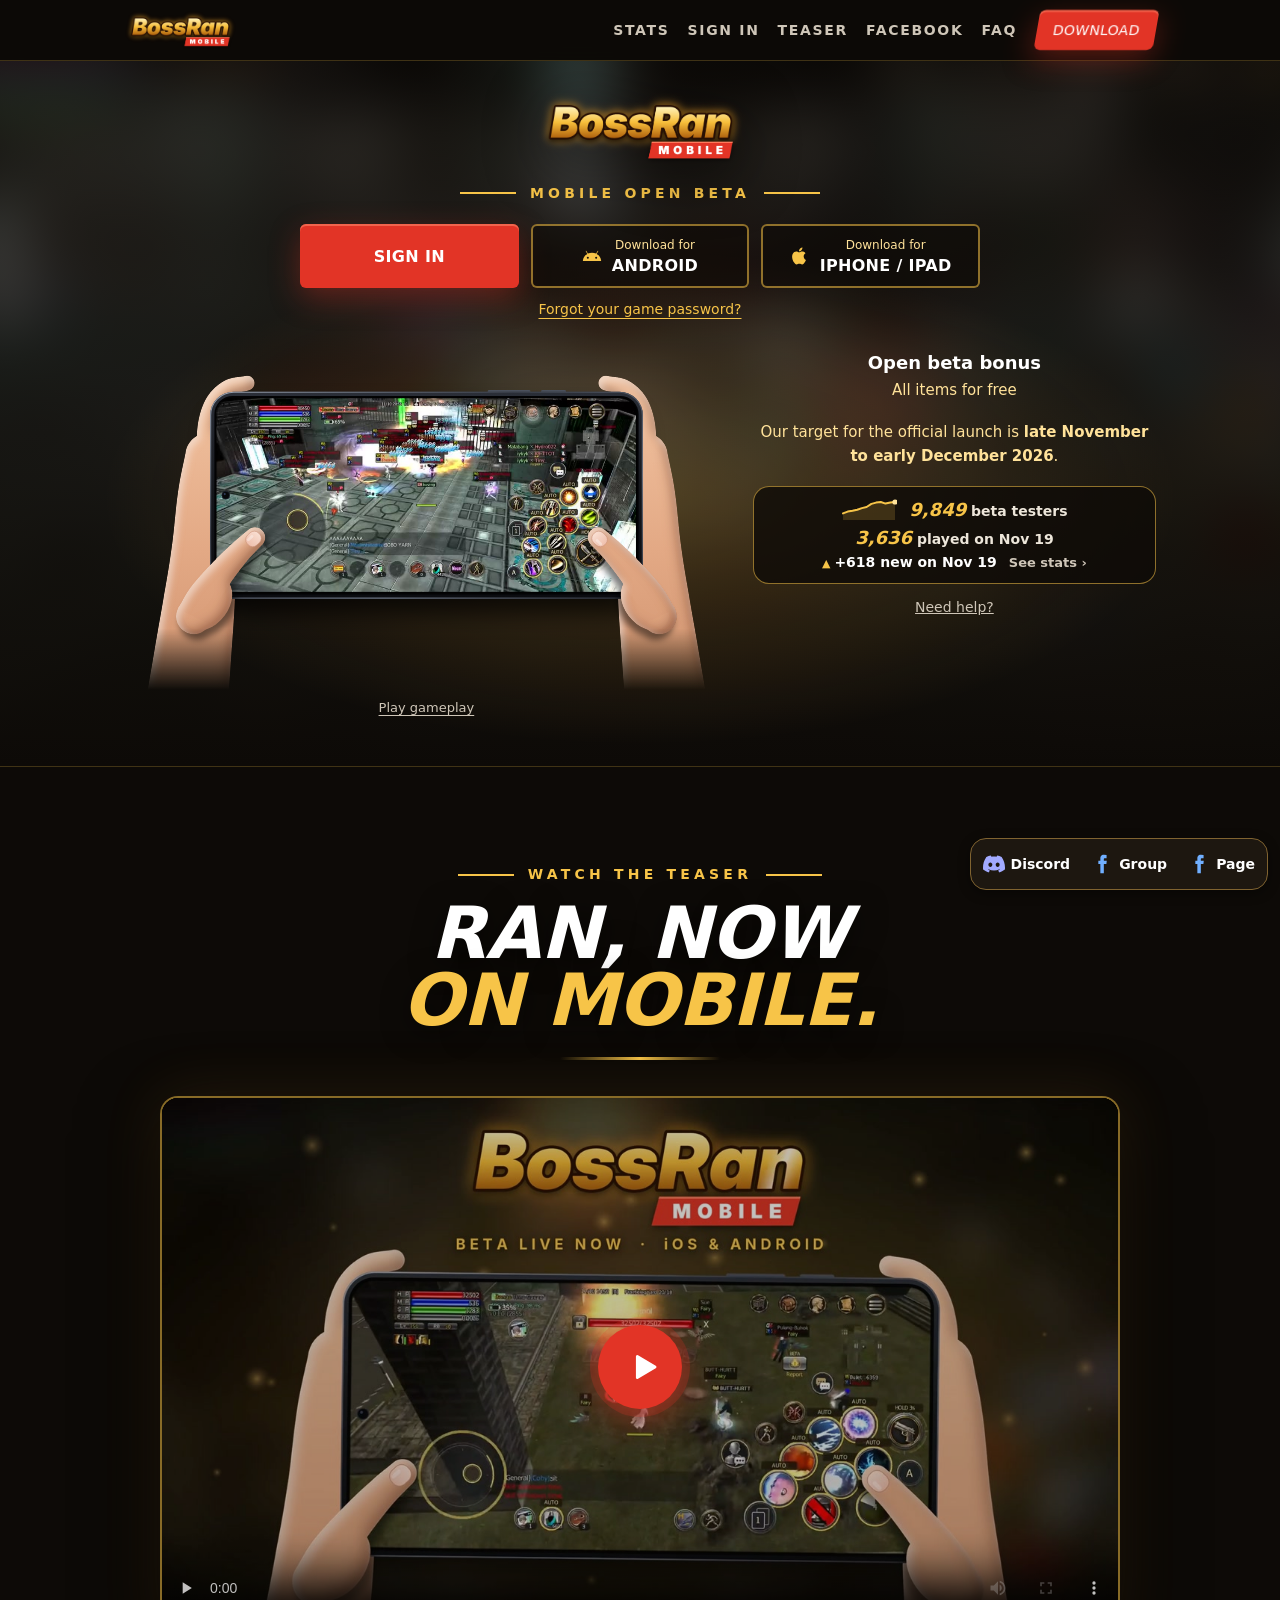
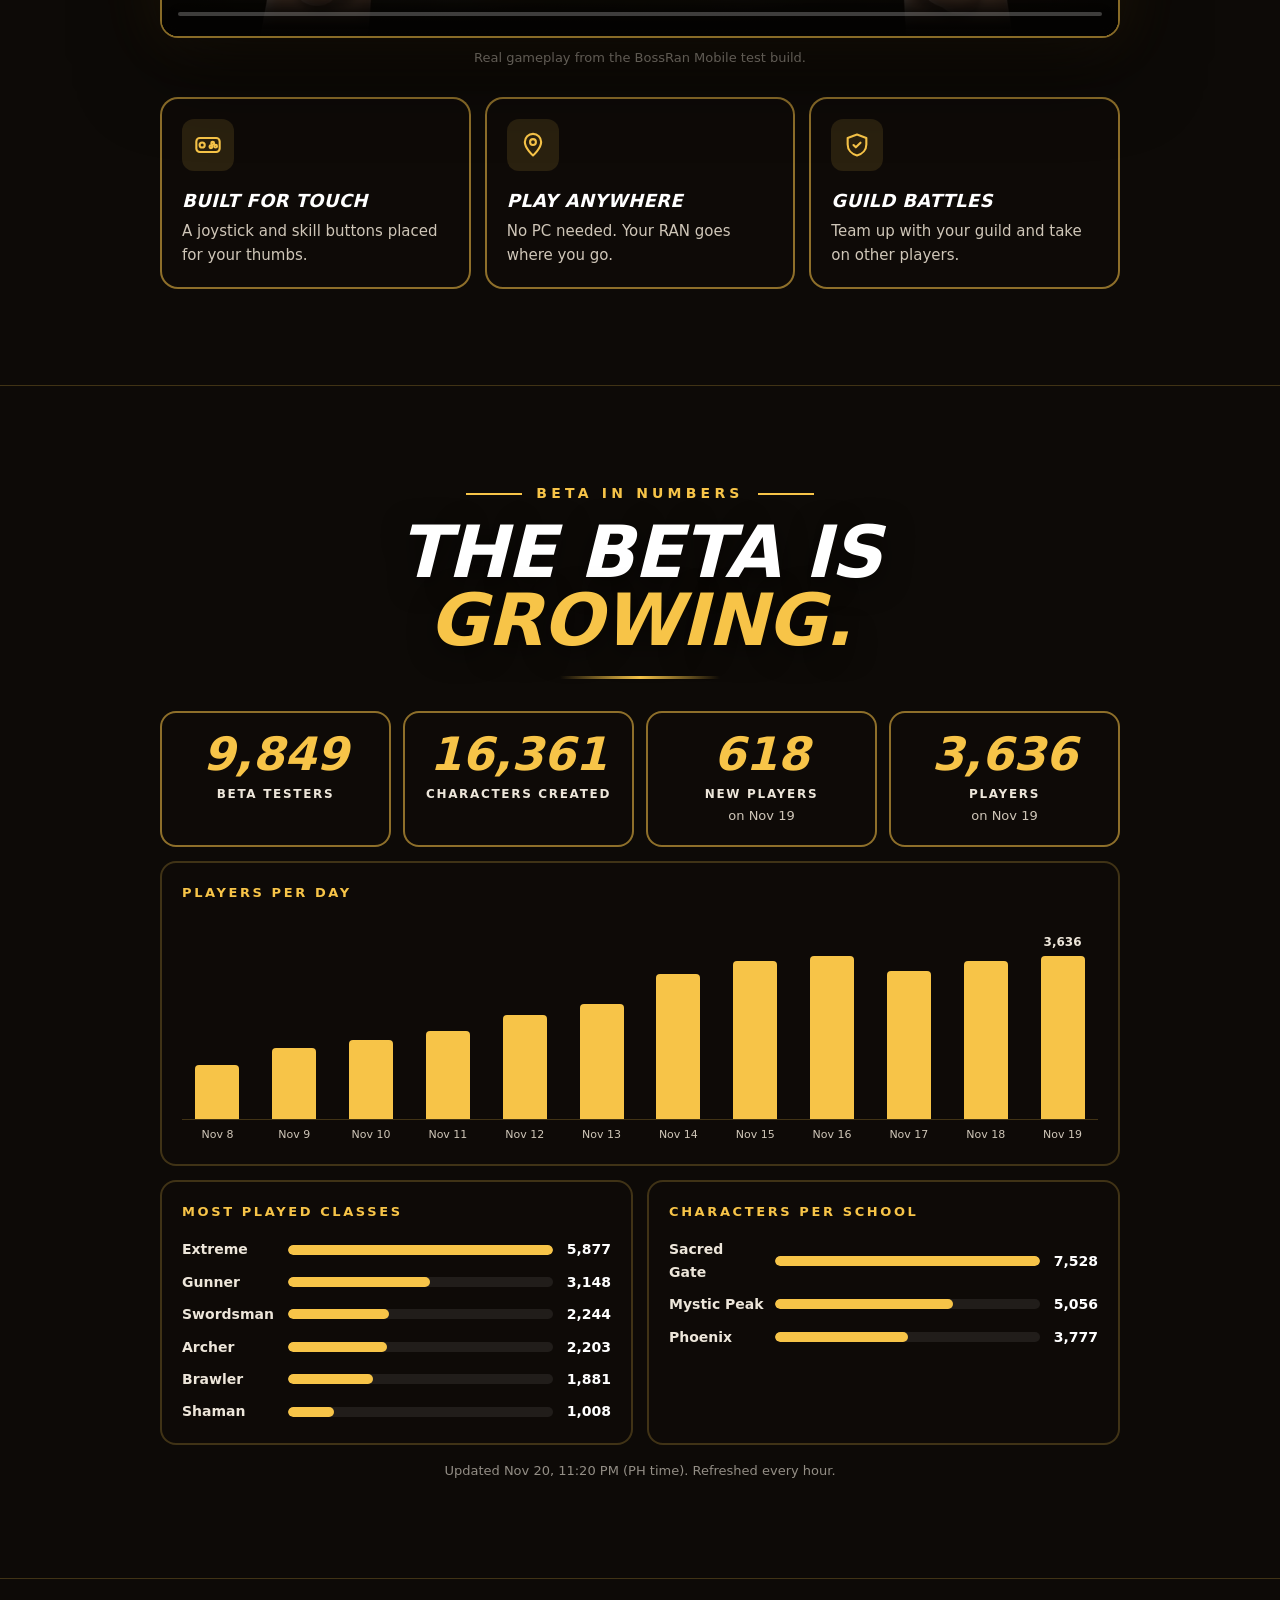
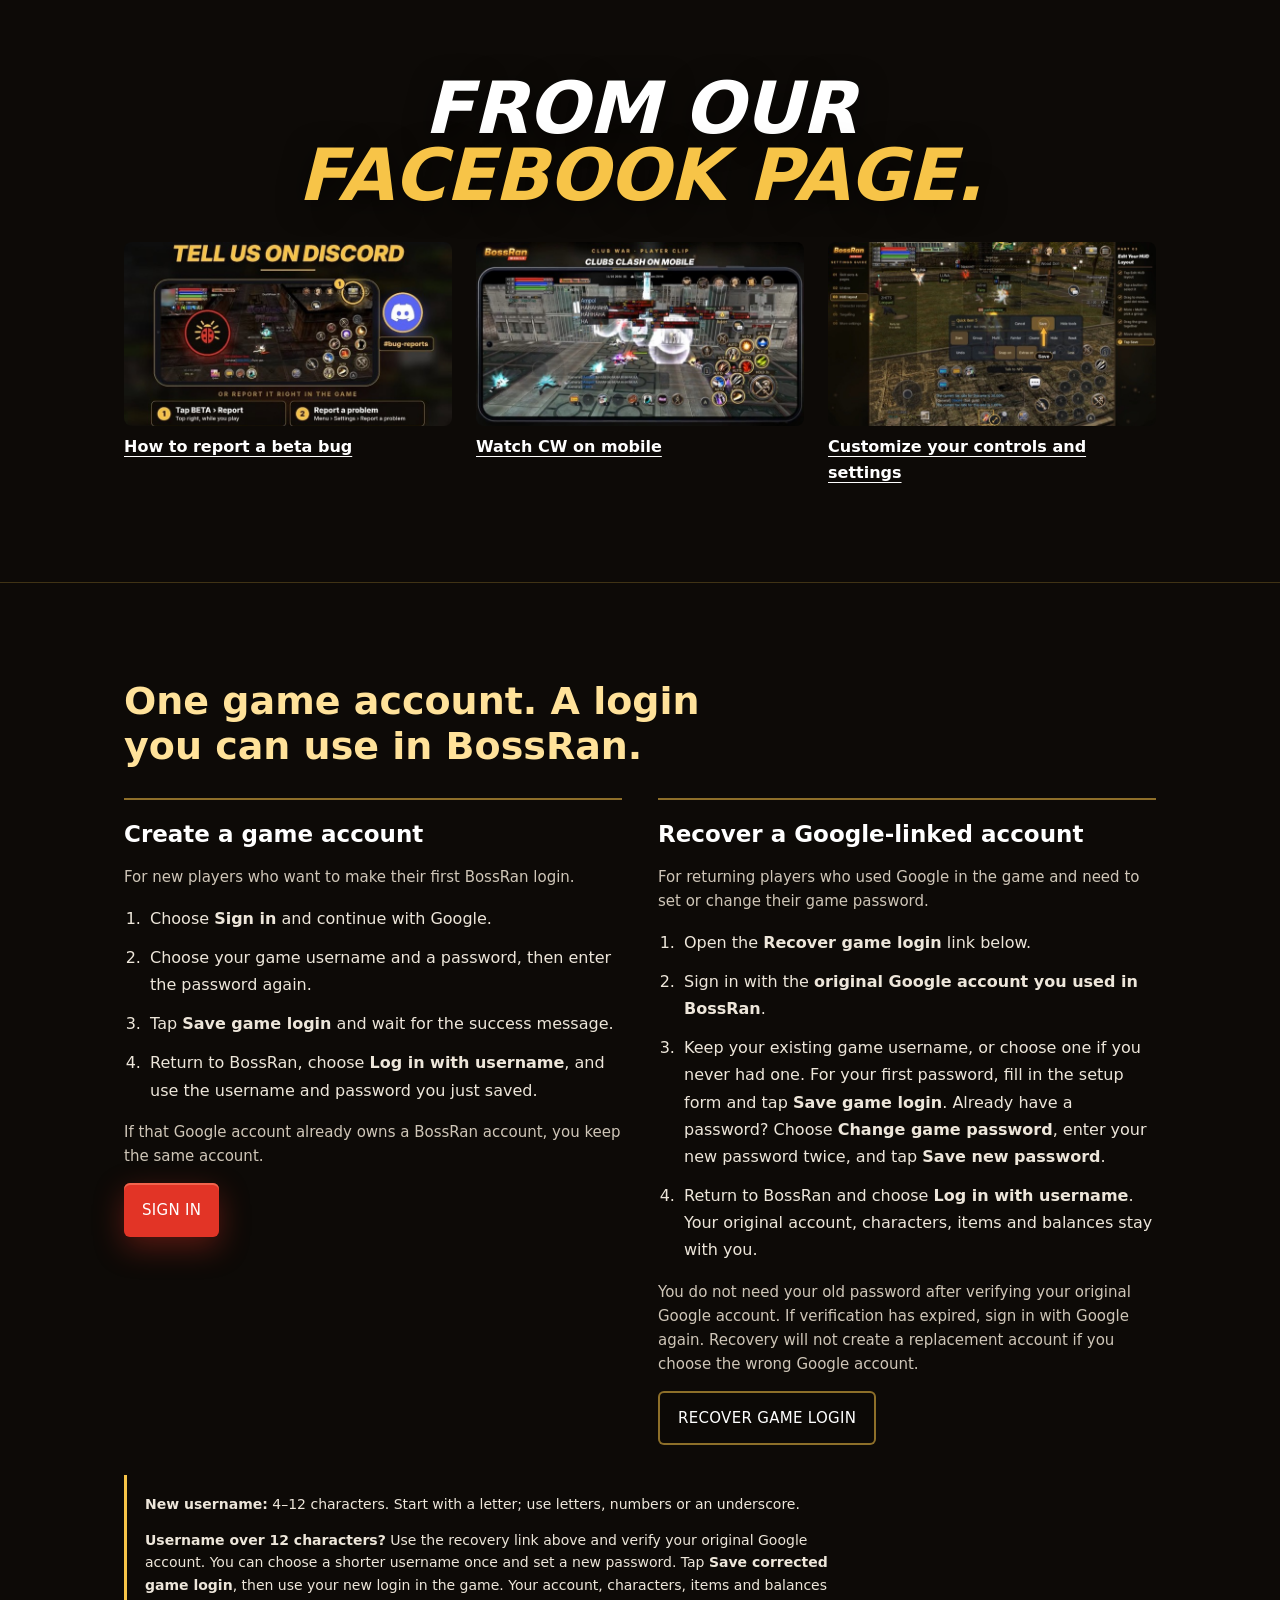
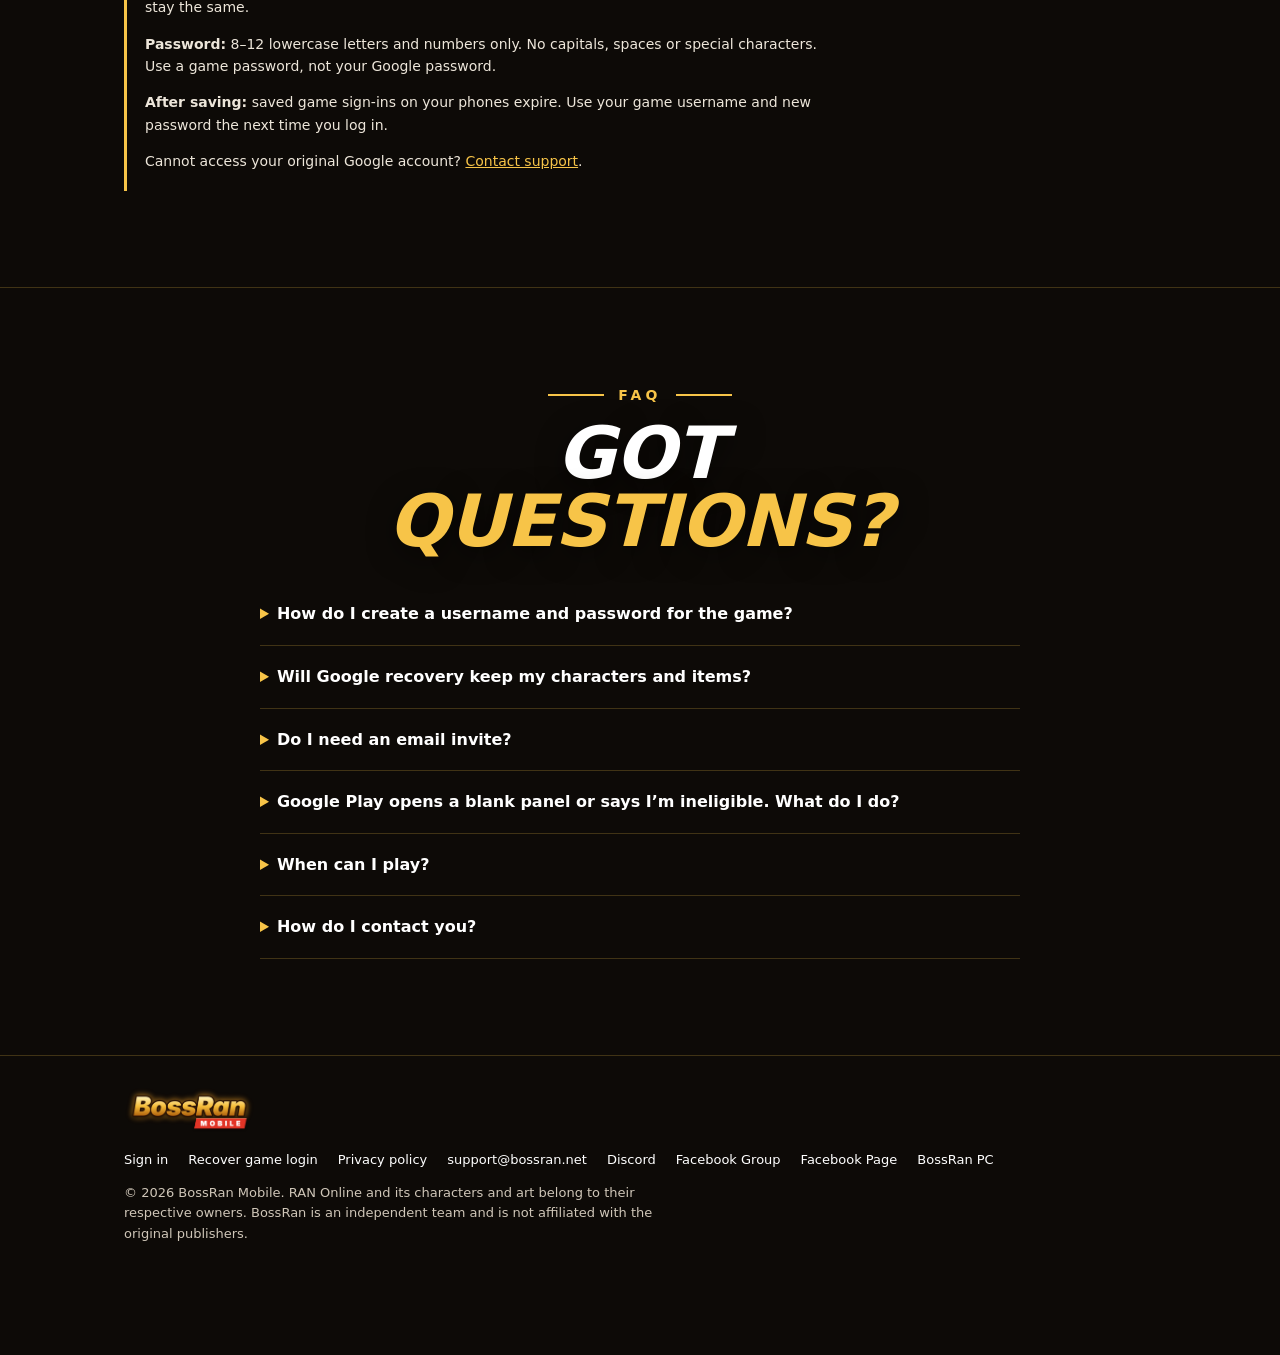
==== commit 9afe3d98: "Keep homepage focused on getting into the game" ====
--- a/index.html
+++ b/index.html
@@ -96,16 +96,8 @@
 .beta-live strong { display: block; color: var(--text); font-size: 18px; }
 .beta-live span { display: block; }
 
-.hero-title { font-size: clamp(25px, 4.3vw, 54px); text-wrap: balance; }
-.hero-title span { margin-top: .08em; }
 .clip-control { padding: 6px 12px; min-height: 36px; border: 0; background: transparent; color: var(--muted); font: inherit; font-size: 13px; text-decoration: underline; text-underline-offset: 3px; cursor: pointer; }
 .hero-gameplay:has(video[data-paused]) .rig { animation-play-state: paused; }
-.school-band { padding-block: clamp(38px, 5vw, 72px); }
-.school-band .display { font-size: clamp(26px, 4vw, 44px); }
-.school-crests { display: grid; grid-template-columns: repeat(3, minmax(0, 1fr)); max-width: 650px; padding: 0; margin: 28px auto; list-style: none; }
-.school-crests li { font-size: clamp(14px, 2vw, 21px); font-weight: 750; color: var(--gold-soft); }
-.school-crests li + li { border-left: 1px solid var(--border); }
-.school-crests img { width: min(70%, 116px); margin: 0 auto 8px; mix-blend-mode: screen; }
 
 /* Phone in two hands (teaser skill art) with the raw gameplay footage playing on its screen */
 .rig-crop { width: calc(100% + var(--gutter) * 2); max-width: 1000px; margin: 30px 0 0 calc(var(--gutter) * -1); aspect-ratio: 1700 / 960; overflow: hidden; -webkit-mask-image: linear-gradient(180deg, #000 82%, transparent); mask-image: linear-gradient(180deg, #000 82%, transparent); }
@@ -313,8 +305,7 @@
     </div>
     <div class="wrap">
       <img class="hero-logo" src="assets/logo.png" width="1111" height="376" alt="BossRan Mobile">
-      <p class="kicker">Mobile open beta</p>
-      <h1 class="display hero-title">Choose your school.<span>Fight alongside your guild.</span></h1>
+      <h1 class="kicker"><span class="sr-only">BossRan </span>Mobile open beta</h1>
       <div id="test" class="hero-actions">
         <nav id="signup" aria-label="Player sign-in and downloads">
           <a class="btn" href="https://accounts-mobile.bossran.net/create-account">Sign in</a>
@@ -371,18 +362,6 @@
     </div>
   </div>
 
-  <section id="schools" class="band center school-band" aria-labelledby="school-title">
-    <div class="wrap">
-      <h2 class="display" id="school-title">Which school is yours?</h2>
-      <ul class="school-crests">
-        <li><img src="assets/school-0.png" width="256" height="256" loading="lazy" alt="">Sacred Gate</li>
-        <li><img src="assets/school-1.png" width="256" height="256" loading="lazy" alt="">Mystic Peak</li>
-        <li><img src="assets/school-2.png" width="256" height="256" loading="lazy" alt="">Phoenix</li>
-      </ul>
-      <a class="btn btn-ghost" href="#teaser">Watch gameplay</a>
-    </div>
-  </section>
-
   <section id="teaser" class="band center" aria-labelledby="teaser-title">
     <div class="wrap">
       <p class="kicker">Watch the teaser</p>
@@ -396,7 +375,7 @@
       <ul class="features">
         <li><span class="ico"><svg aria-hidden="true"><use href="#i-touch"/></svg></span><div><b>Built for touch</b><p>A joystick and skill buttons placed for your thumbs.</p></div></li>
         <li><span class="ico"><svg aria-hidden="true"><use href="#i-pin"/></svg></span><div><b>Play anywhere</b><p>No PC needed. Your RAN goes where you go.</p></div></li>
-        <li><span class="ico"><svg aria-hidden="true"><use href="#i-shield"/></svg></span><div><b>Same schools</b><p>Sacred Gate, Mystic Peak or Phoenix. Pick your side again.</p></div></li>
+        <li><span class="ico"><svg aria-hidden="true"><use href="#i-shield"/></svg></span><div><b>Guild battles</b><p>Team up with your guild and take on other players.</p></div></li>
       </ul>
     </div>
   </section>
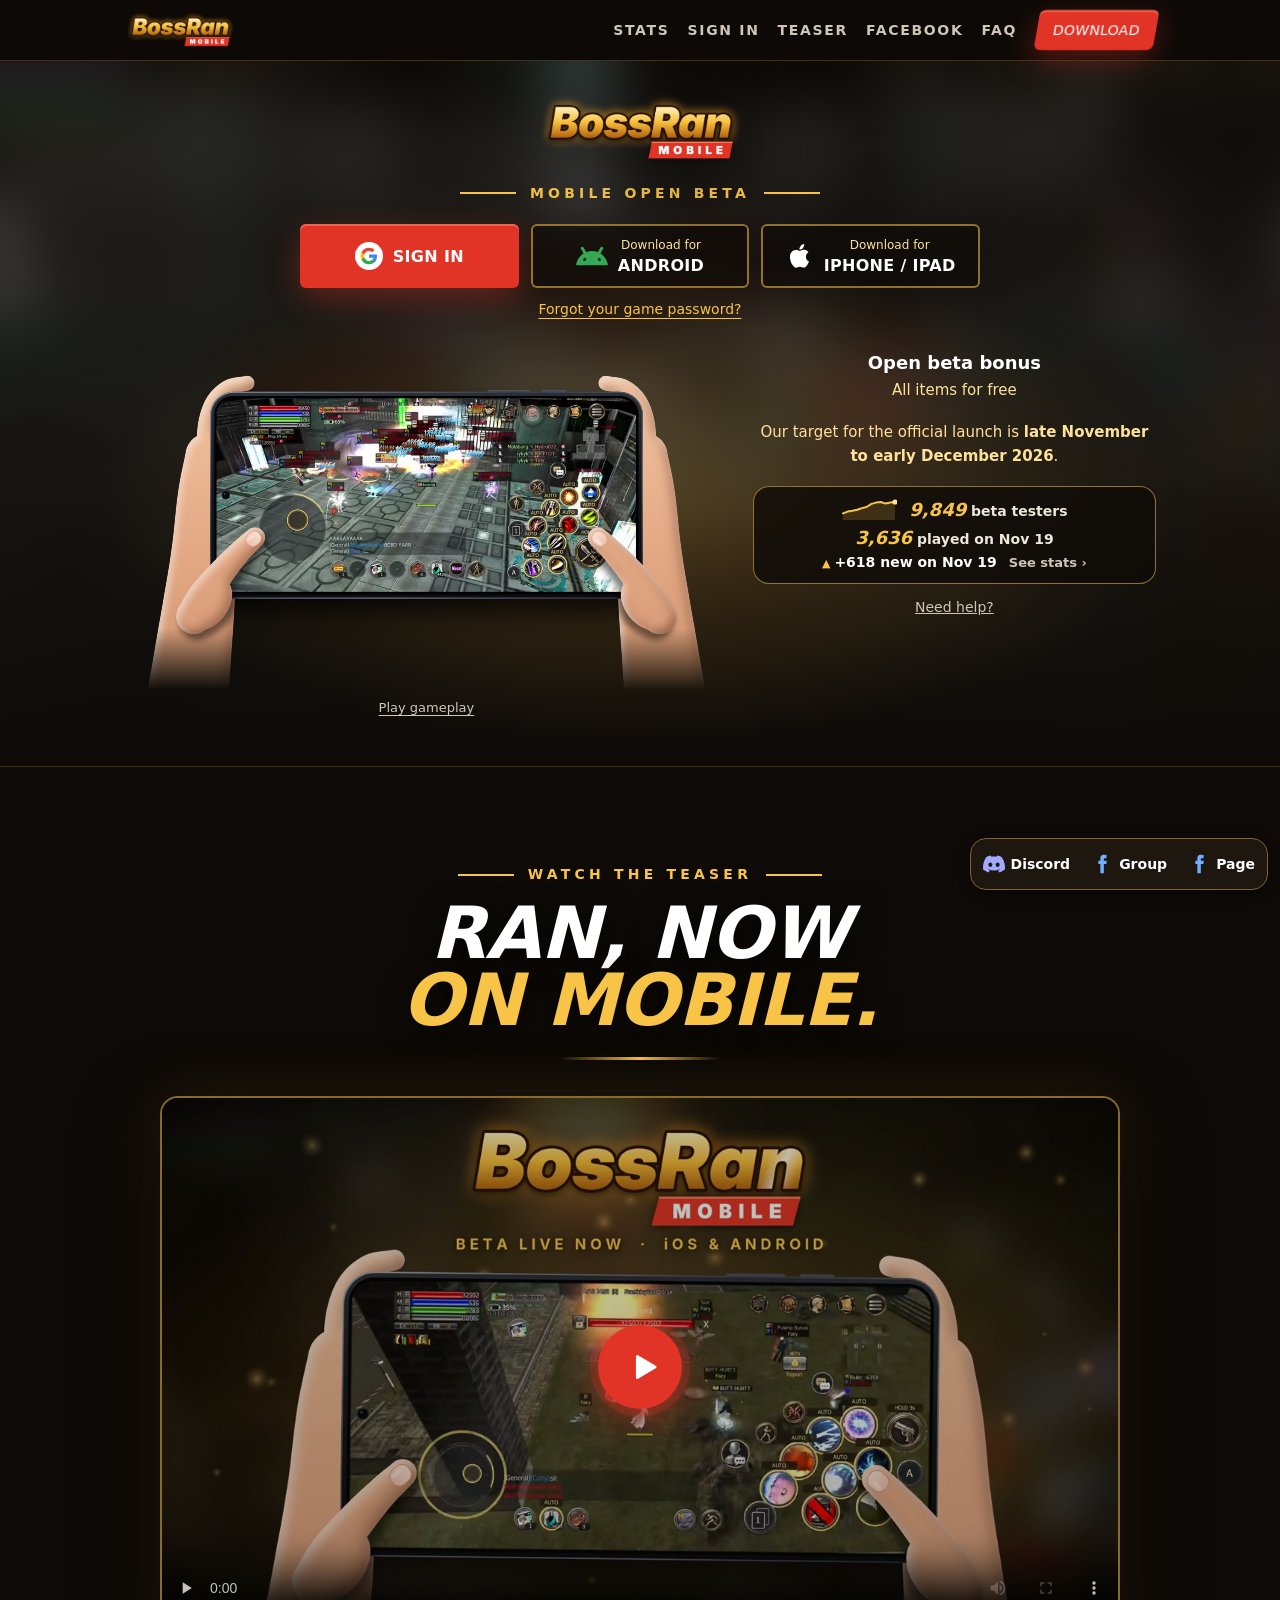
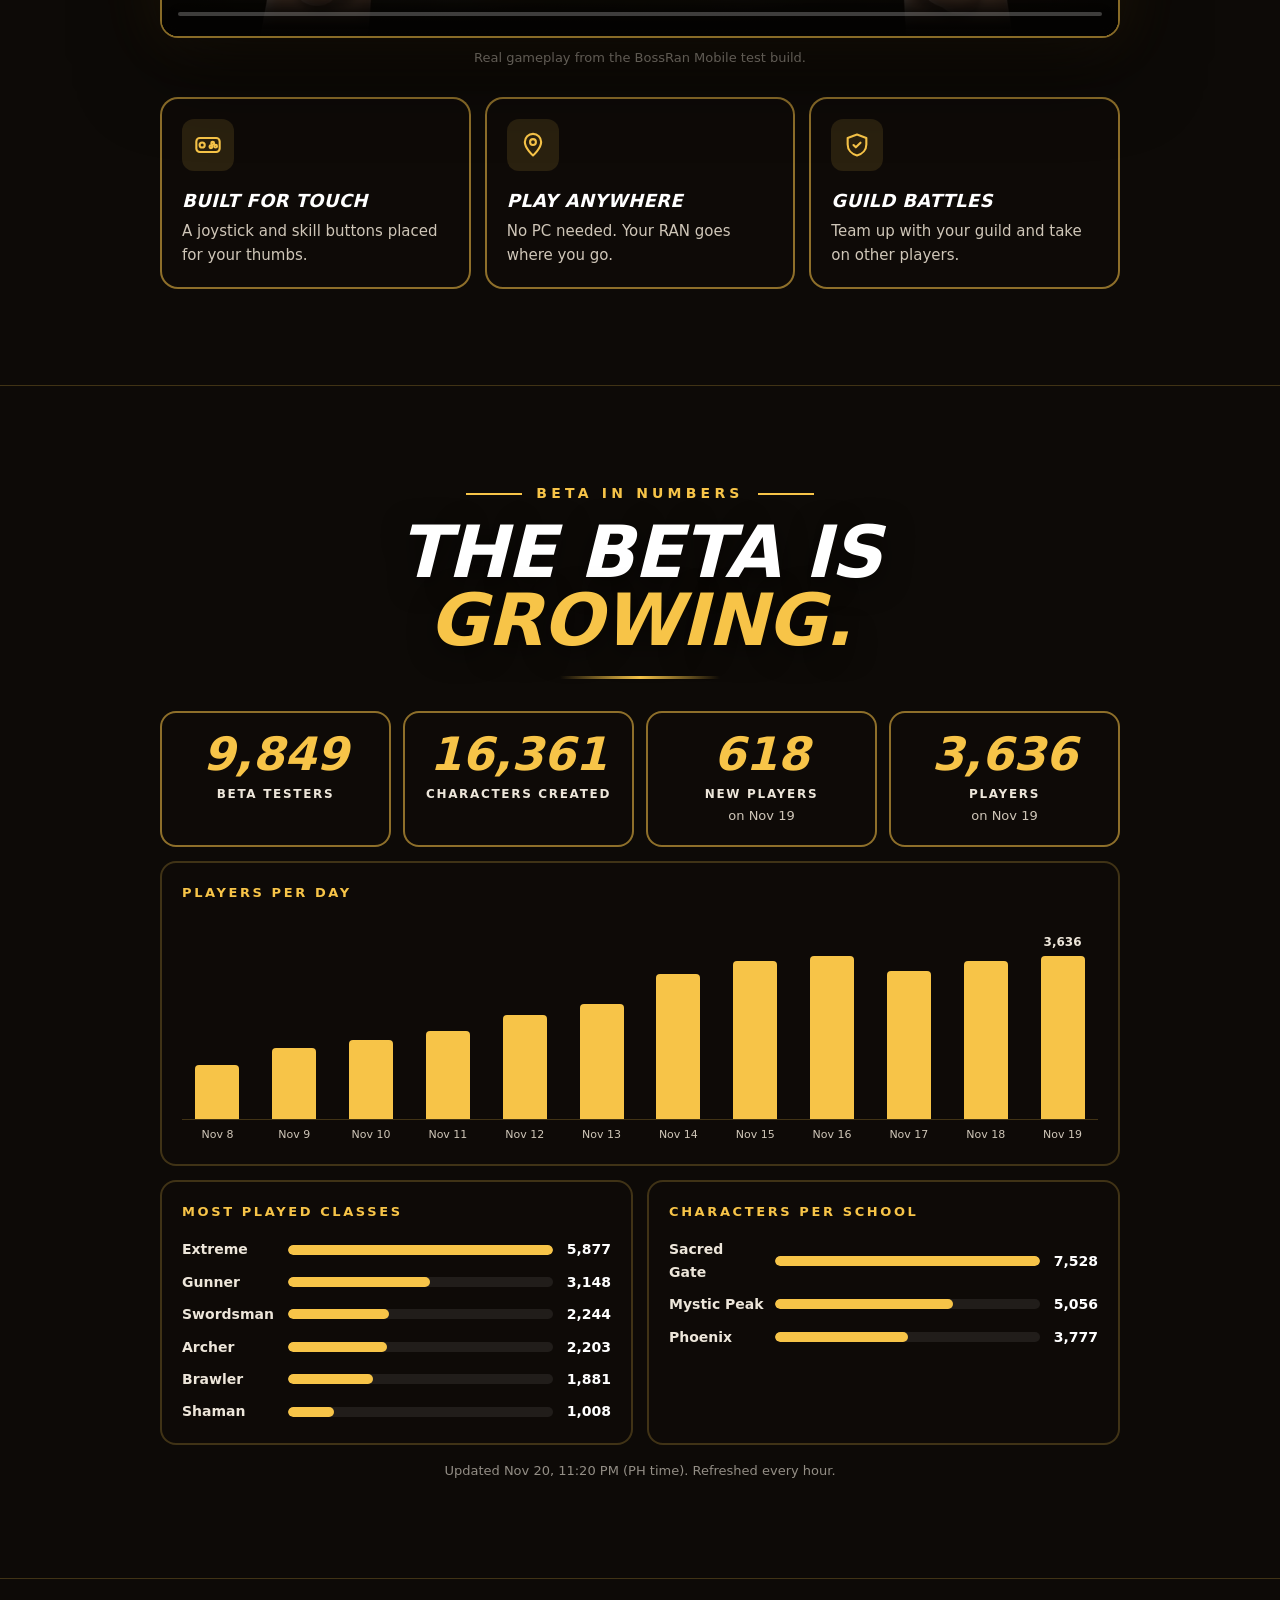
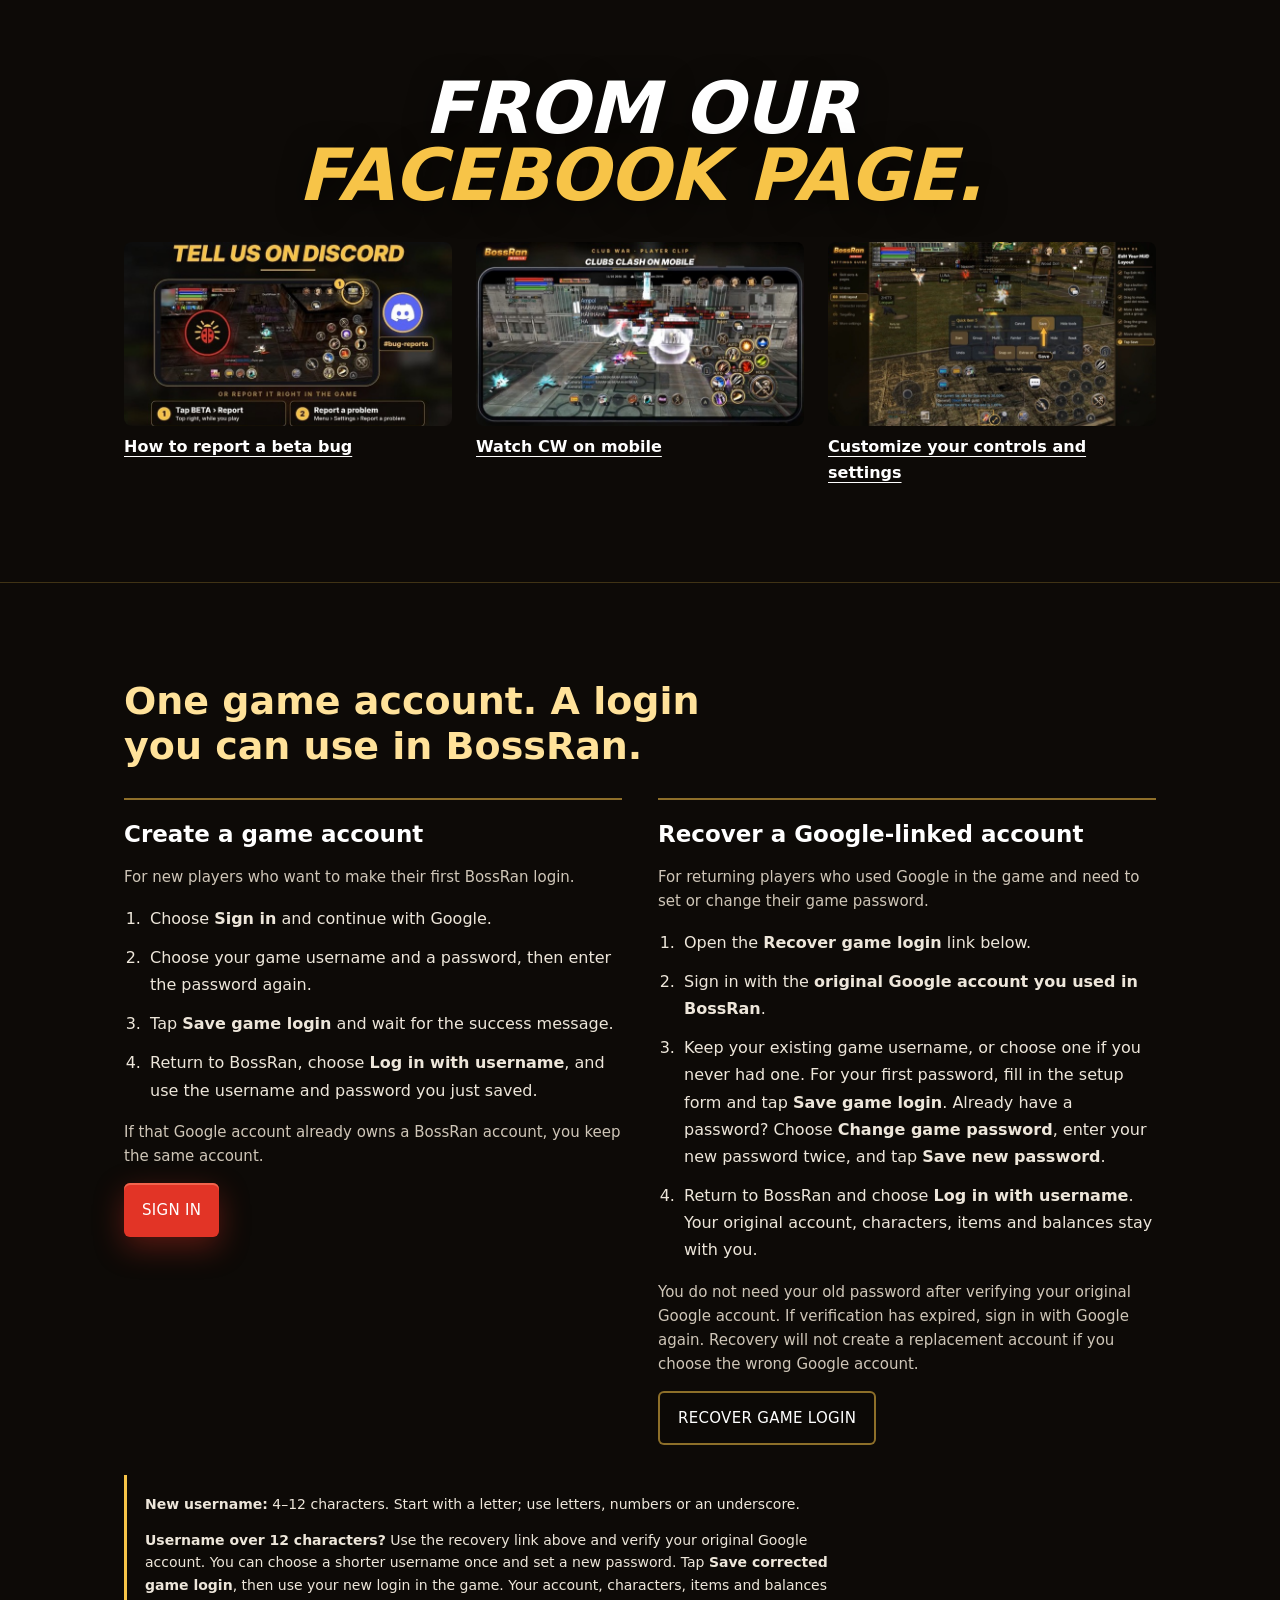
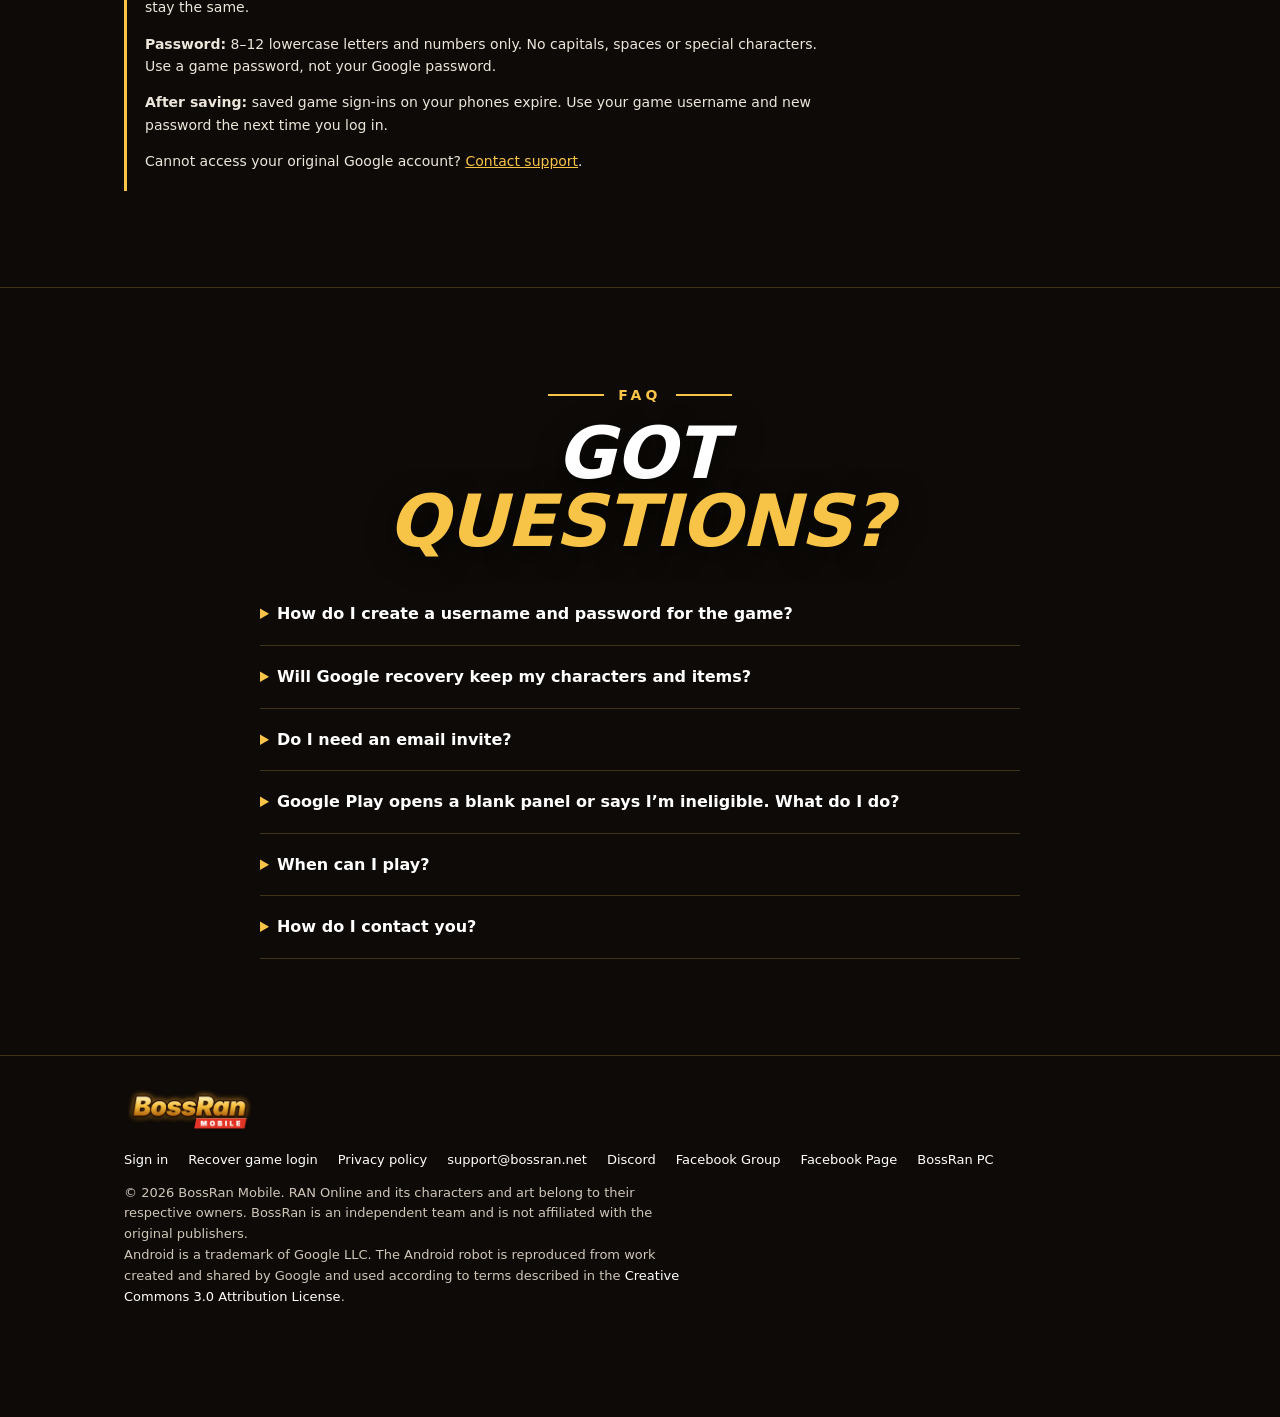
==== commit 9f42bed2: "Use recognizable provider and platform logos on homepage actions" ====
--- a/index.html
+++ b/index.html
@@ -239,7 +239,9 @@
 .hero-actions .btn { min-height: 64px; padding: 8px; transform: none; font-size: 16px; font-weight: 750; line-height: 1.2; }
 .hero-actions .btn span { display: block; }
 .hero-actions .btn small { display: block; margin-bottom: 3px; color: var(--gold-soft); font-size: 12px; font-weight: 500; letter-spacing: normal; text-transform: none; }
-.hero-actions .btn svg { flex: none; color: var(--gold); }
+.hero-actions .btn svg { flex: none; width: 28px; height: 28px; color: #fff; }
+.hero-actions .btn .android-mark { width: 32px; }
+.hero-actions .btn .google-mark { padding: 4px; border-radius: 50%; background: #fff; }
 .hero-actions a:focus-visible { outline: 2px solid var(--gold); outline-offset: 3px; }
 .game-account-help { display: inline-block; padding: 10px 8px; font-size: 14px; text-underline-offset: 4px; }
 .hero-main { margin-top: 18px; }
@@ -266,8 +268,9 @@
   <defs>
     <symbol id="i-discord" viewBox="0 0 24 24"><path fill="currentColor" d="M20.317 4.3698a19.7913 19.7913 0 00-4.8851-1.5152.0741.0741 0 00-.0785.0371c-.211.3753-.4447.8648-.6083 1.2495-1.8447-.2762-3.68-.2762-5.4868 0-.1636-.3933-.4058-.8742-.6177-1.2495a.077.077 0 00-.0785-.037 19.7363 19.7363 0 00-4.8852 1.515.0699.0699 0 00-.0321.0277C.5334 9.0458-.319 13.5799.0992 18.0578a.0824.0824 0 00.0312.0561c2.0528 1.5076 4.0413 2.4228 5.9929 3.0294a.0777.0777 0 00.0842-.0276c.4616-.6304.8731-1.2952 1.226-1.9942a.076.076 0 00-.0416-.1057c-.6528-.2476-1.2743-.5495-1.8722-.8923a.077.077 0 01-.0076-.1277c.1258-.0943.2517-.1923.3718-.2914a.0743.0743 0 01.0776-.0105c3.9278 1.7933 8.18 1.7933 12.0614 0a.0739.0739 0 01.0785.0095c.1202.099.246.1981.3728.2924a.077.077 0 01-.0066.1276 12.2986 12.2986 0 01-1.873.8914.0766.0766 0 00-.0407.1067c.3604.698.7719 1.3628 1.225 1.9932a.076.076 0 00.0842.0286c1.961-.6067 3.9495-1.5219 6.0023-3.0294a.077.077 0 00.0313-.0552c.5004-5.177-.8382-9.6739-3.5485-13.6604a.061.061 0 00-.0312-.0286zM8.02 15.3312c-1.1825 0-2.1569-1.0857-2.1569-2.419 0-1.3332.9555-2.4189 2.157-2.4189 1.2108 0 2.1757 1.0952 2.1568 2.419 0 1.3332-.9555 2.4189-2.1569 2.4189zm7.9748 0c-1.1825 0-2.1569-1.0857-2.1569-2.419 0-1.3332.9554-2.4189 2.1569-2.4189 1.2108 0 2.1757 1.0952 2.1568 2.419 0 1.3332-.946 2.4189-2.1568 2.4189Z"/></symbol>
     <symbol id="i-fb" viewBox="0 0 24 24"><path fill="currentColor" d="M14 8.5V6.8c0-.8.5-1 .9-1H17V2.1L14.1 2C10.9 2 10.2 4.4 10.2 6v2.5H8V12h2.2v10H14V12h2.8l.4-3.5H14z"/></symbol>
-    <symbol id="i-apple" viewBox="0 0 24 24"><path fill="currentColor" d="M16.4 12.6c0-2.6 2.1-3.8 2.2-3.9-1.2-1.8-3.1-2-3.7-2-1.6-.2-3.1.9-3.9.9-.8 0-2-.9-3.4-.9-1.7 0-3.3 1-4.2 2.6-1.8 3.1-.5 7.7 1.3 10.2.9 1.2 1.9 2.6 3.2 2.6 1.3-.1 1.8-.8 3.3-.8s2 .8 3.4.8c1.4 0 2.3-1.3 3.1-2.5 1-1.4 1.4-2.8 1.4-2.9 0 0-2.7-1-2.7-4.1zM13.9 4.9c.7-.9 1.2-2 1-3.2-1 0-2.3.7-3 1.6-.7.8-1.2 2-1.1 3.1 1.2.1 2.4-.6 3.1-1.5z"/></symbol>
-    <symbol id="i-android" viewBox="0 0 24 24"><path fill="currentColor" d="M17.6 9.48l1.84-3.18a.38.38 0 0 0-.66-.38l-1.86 3.22a11.5 11.5 0 0 0-9.84 0L5.22 5.92a.38.38 0 0 0-.66.38L6.4 9.48A10.8 10.8 0 0 0 1 18h22a10.8 10.8 0 0 0-5.4-8.52zM7 15.25a1.25 1.25 0 1 1 0-2.5 1.25 1.25 0 0 1 0 2.5zm10 0a1.25 1.25 0 1 1 0-2.5 1.25 1.25 0 0 1 0 2.5z"/></symbol>
+    <symbol id="i-google" viewBox="0 0 24 24"><path fill="#4285F4" d="M21.6 12.23c0-.71-.06-1.39-.18-2.05H12v3.88h5.38a4.6 4.6 0 0 1-2 3.02v2.51h3.24c1.9-1.75 2.98-4.33 2.98-7.36Z"/><path fill="#34A853" d="M12 22c2.7 0 4.96-.9 6.62-2.41l-3.24-2.51c-.9.6-2.05.96-3.38.96-2.6 0-4.8-1.76-5.59-4.12H3.06v2.59A10 10 0 0 0 12 22Z"/><path fill="#FBBC05" d="M6.41 13.92A6.02 6.02 0 0 1 6.1 12c0-.67.11-1.32.31-1.92V7.49H3.06A10 10 0 0 0 2 12c0 1.61.38 3.14 1.06 4.51l3.35-2.59Z"/><path fill="#EA4335" d="M12 5.96c1.47 0 2.79.5 3.83 1.5l2.87-2.87A9.64 9.64 0 0 0 12 2a10 10 0 0 0-8.94 5.49l3.35 2.59C7.2 7.72 9.4 5.96 12 5.96Z"/></symbol>
+    <symbol id="i-apple" viewBox="0 0 24 24"><path fill="currentColor" d="M17.05 12.54c.02 3.03 2.65 4.04 2.68 4.05-.02.07-.42 1.44-1.39 2.86-.84 1.23-1.71 2.46-3.08 2.49-1.35.03-1.78-.8-3.32-.8-1.53 0-2.01.77-3.28.83-1.32.05-2.32-1.33-3.17-2.55-1.72-2.5-3.03-7.06-1.26-10.14.88-1.53 2.45-2.5 4.15-2.53 1.3-.03 2.52.88 3.31.88.8 0 2.29-1.08 3.86-.92.66.03 2.5.26 3.68 1.99-.1.06-2.2 1.28-2.18 3.84ZM14.54 5.05c.71-.86 1.18-2.06 1.05-3.25-1.02.04-2.25.68-2.98 1.54-.66.76-1.24 1.98-1.08 3.15 1.14.09 2.3-.58 3.01-1.44Z"/></symbol>
+    <symbol id="i-android" viewBox="0 0 152 89"><path fill="#34A853" d="M151.025 85.224q-.071-.464-.147-.92a75.665 75.665 0 0 0-7.546-22.597 76.5 76.5 0 0 0-5.511-8.995 76 76 0 0 0-8.322-9.808 76.034 76.034 0 0 0-13.398-10.626q.042-.074.085-.148 2.286-3.948 4.572-7.897l4.47-7.712a3946 3946 0 0 0 3.208-5.54q.38-.658.604-1.355a6.97 6.97 0 0 0-.652-5.702 6.9 6.9 0 0 0-2.406-2.398 7 7 0 0 0-2.954-.95 7 7 0 0 0-2.376.206 6.93 6.93 0 0 0-4.22 3.227q-1.606 2.77-3.208 5.54l-4.47 7.712c-1.523 2.634-3.05 5.263-4.573 7.897q-.25.43-.5.865c-.232-.092-.46-.184-.692-.272-8.398-3.205-17.511-4.958-27.036-4.958q-.39-.001-.78.004A75.7 75.7 0 0 0 50.977 25q-1.317.46-2.608.968-.234-.404-.467-.806-2.286-3.95-4.573-7.897l-4.47-7.713a4385 4385 0 0 1-3.208-5.54A6.93 6.93 0 0 0 29.055.58a6.9 6.9 0 0 0-2.954.95 6.92 6.92 0 0 0-3.157 4.185 6.96 6.96 0 0 0 .703 5.27l3.208 5.54 4.47 7.713c1.523 2.634 3.05 5.263 4.573 7.897.01.022.025.044.036.066a76.3 76.3 0 0 0-13.527 10.711 76.5 76.5 0 0 0-8.322 9.808 75.4 75.4 0 0 0-5.51 8.995 75.7 75.7 0 0 0-7.546 22.597 76.038 76.038 0 0 0-.581 4.247h151a77 77 0 0 0-.434-3.327z"/><path fill="#202124" d="M115.225 67.663c3.022-2.012 3.461-6.668.981-10.4-2.48-3.73-6.939-5.123-9.96-3.11-3.021 2.012-3.46 6.668-.98 10.4 2.479 3.73 6.938 5.123 9.959 3.11M46.762 64.564c2.48-3.73 2.04-8.387-.98-10.4-3.022-2.012-7.481-.619-9.96 3.112s-2.041 8.387.98 10.4 7.48.62 9.96-3.112"/></symbol>
     <symbol id="i-play" viewBox="0 0 24 24"><path fill="currentColor" d="M7 4.5v15a1 1 0 0 0 1.5.86l12.5-7.5a1 1 0 0 0 0-1.72L8.5 3.64A1 1 0 0 0 7 4.5z"/></symbol>
     <symbol id="i-touch" viewBox="0 0 24 24"><g fill="none" stroke="currentColor" stroke-width="1.8" stroke-linecap="round" stroke-linejoin="round"><rect x="2" y="6" width="20" height="12" rx="3"/><circle cx="7" cy="12" r="2.2"/><circle cx="16" cy="10.5" r="1.2"/><circle cx="18.5" cy="13" r="1.2"/><circle cx="14.5" cy="13.5" r="1.2"/></g></symbol>
     <symbol id="i-pin" viewBox="0 0 24 24"><g fill="none" stroke="currentColor" stroke-width="1.8" stroke-linecap="round" stroke-linejoin="round"><path d="M12 21s-7-6.2-7-11.5a7 7 0 0 1 14 0C19 14.8 12 21 12 21z"/><circle cx="12" cy="9.5" r="2.5"/></g></symbol>
@@ -308,8 +311,8 @@
       <h1 class="kicker"><span class="sr-only">BossRan </span>Mobile open beta</h1>
       <div id="test" class="hero-actions">
         <nav id="signup" aria-label="Player sign-in and downloads">
-          <a class="btn" href="https://accounts-mobile.bossran.net/create-account">Sign in</a>
-          <a class="btn btn-ghost" href="#android-beta" aria-controls="android-beta"><svg aria-hidden="true"><use href="#i-android"/></svg><span><small>Download for</small>Android</span></a>
+          <a class="btn" href="https://accounts-mobile.bossran.net/create-account" aria-label="Sign in with Google"><svg class="google-mark" aria-hidden="true"><use href="#i-google"/></svg>Sign in</a>
+          <a class="btn btn-ghost" href="#android-beta" aria-controls="android-beta"><svg class="android-mark" aria-hidden="true"><use href="#i-android"/></svg><span><small>Download for</small>Android</span></a>
           <a class="btn btn-ghost" href="https://testflight.apple.com/join/b6cz2WRG" aria-label="Download for iPhone or iPad with TestFlight"><svg aria-hidden="true"><use href="#i-apple"/></svg><span><small>Download for</small>iPhone / iPad</span></a>
         </nav>
         <a class="game-account-help" href="https://accounts-mobile.bossran.net/recover">Forgot your game password?</a>
@@ -489,6 +492,7 @@
       <a href="https://bossran.net/">BossRan PC</a>
     </nav>
     <p>© 2026 BossRan Mobile. RAN Online and its characters and art belong to their respective owners. BossRan is an independent team and is not affiliated with the original publishers.</p>
+    <p>Android is a trademark of Google LLC. The Android robot is reproduced from work created and shared by Google and used according to terms described in the <a href="https://creativecommons.org/licenses/by/3.0/">Creative Commons 3.0 Attribution License</a>.</p>
   </div>
 </footer>
 
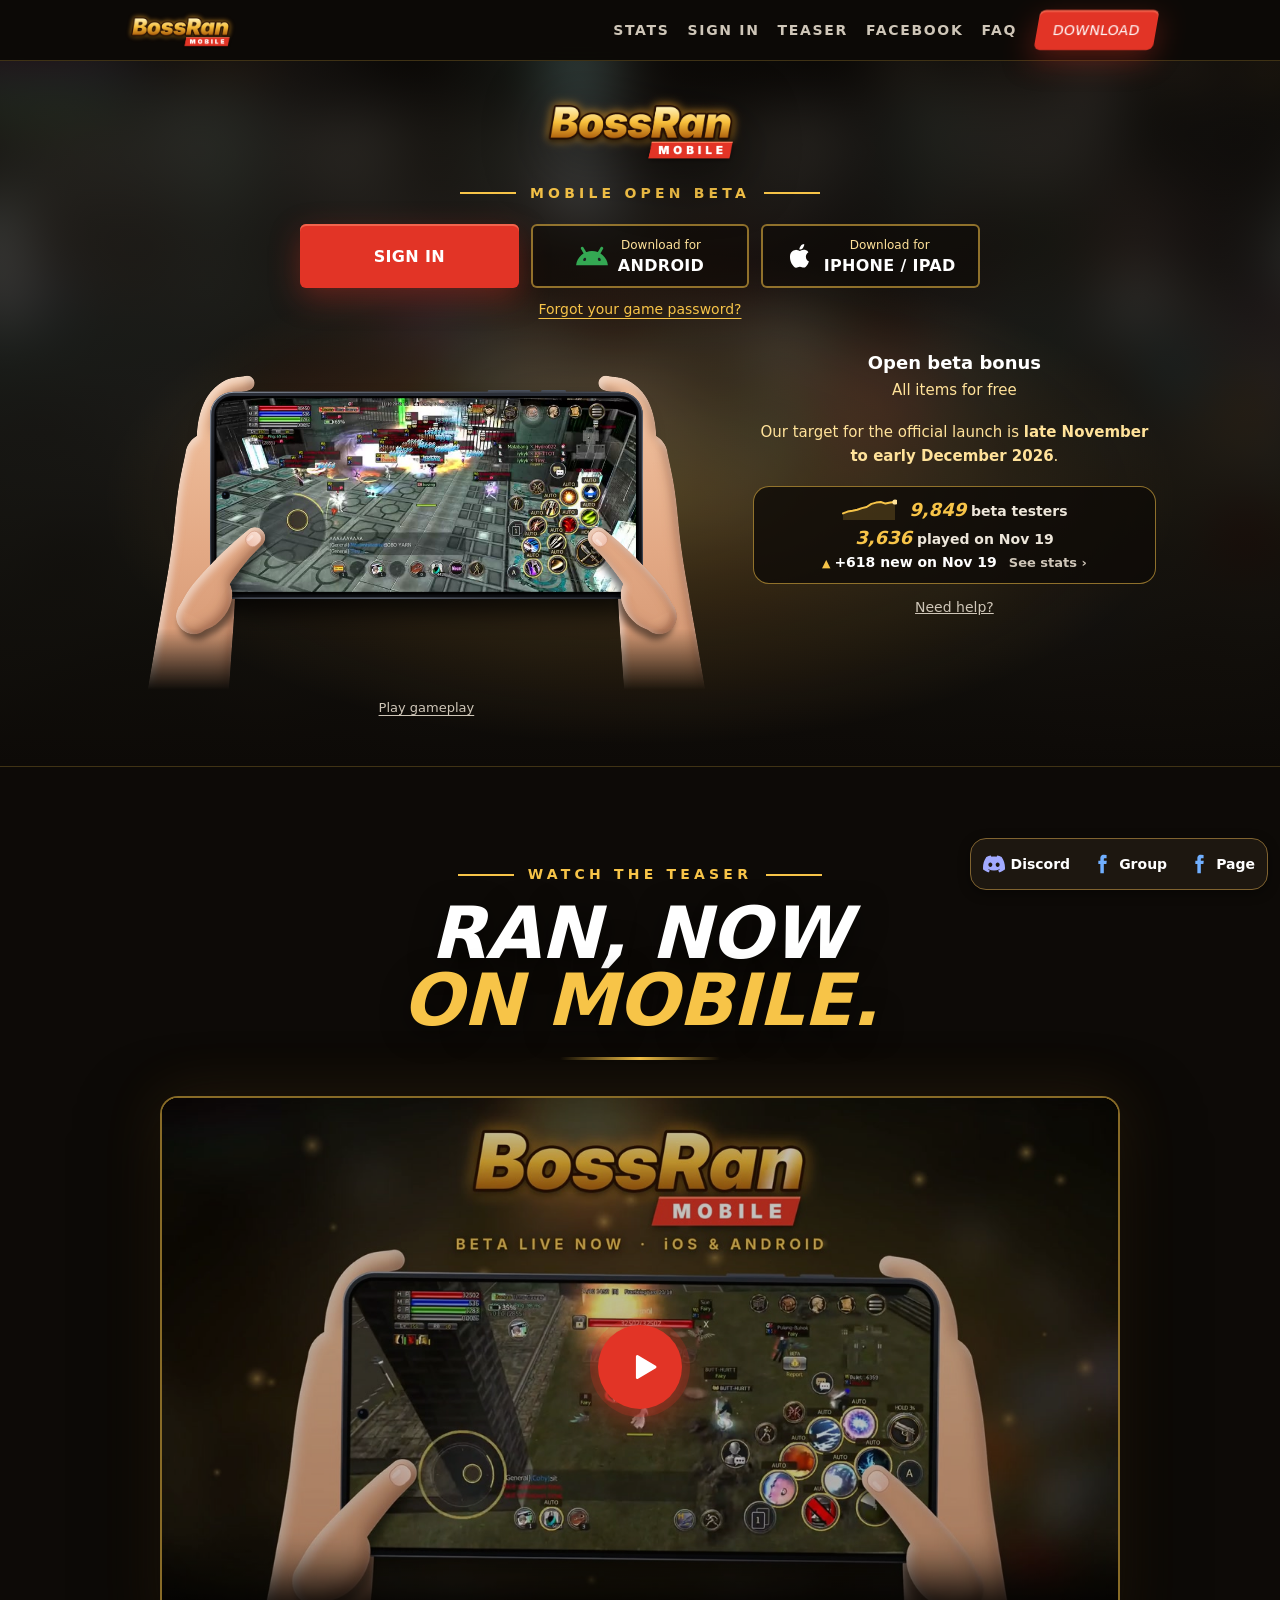
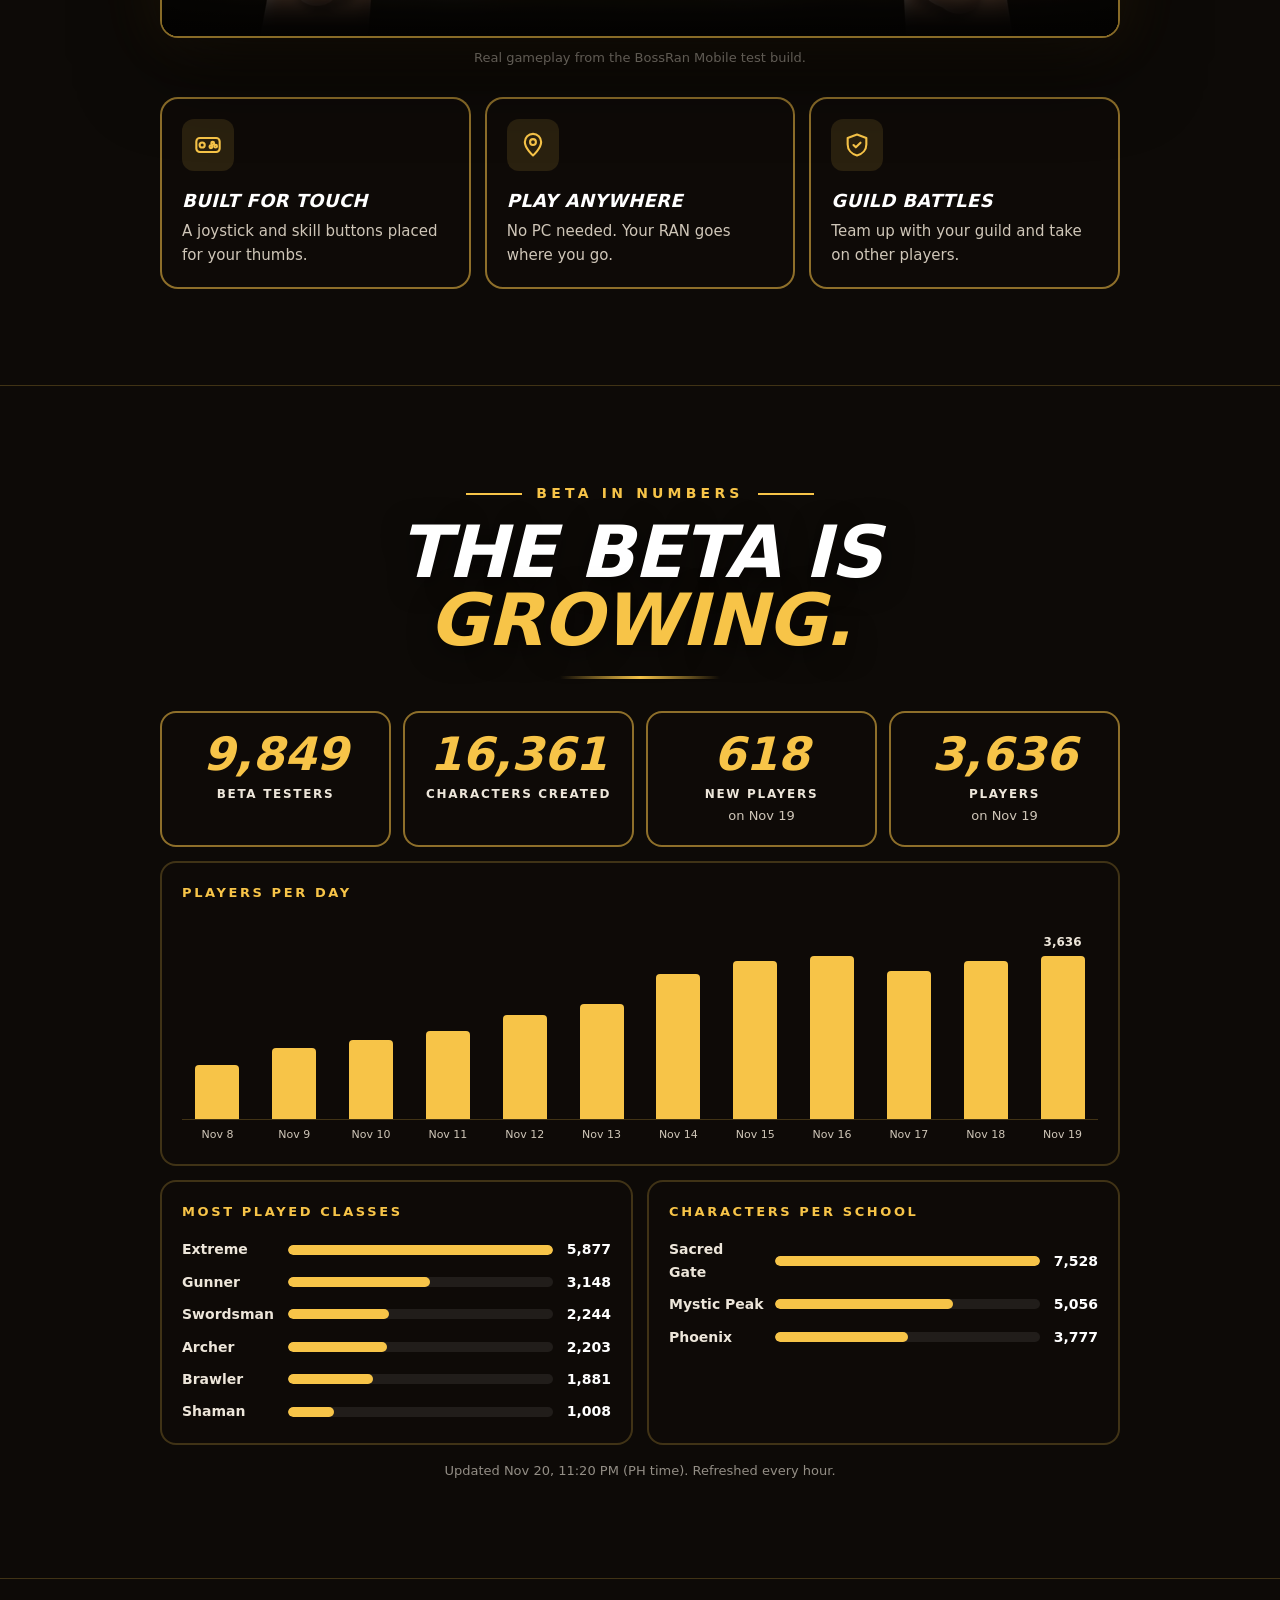
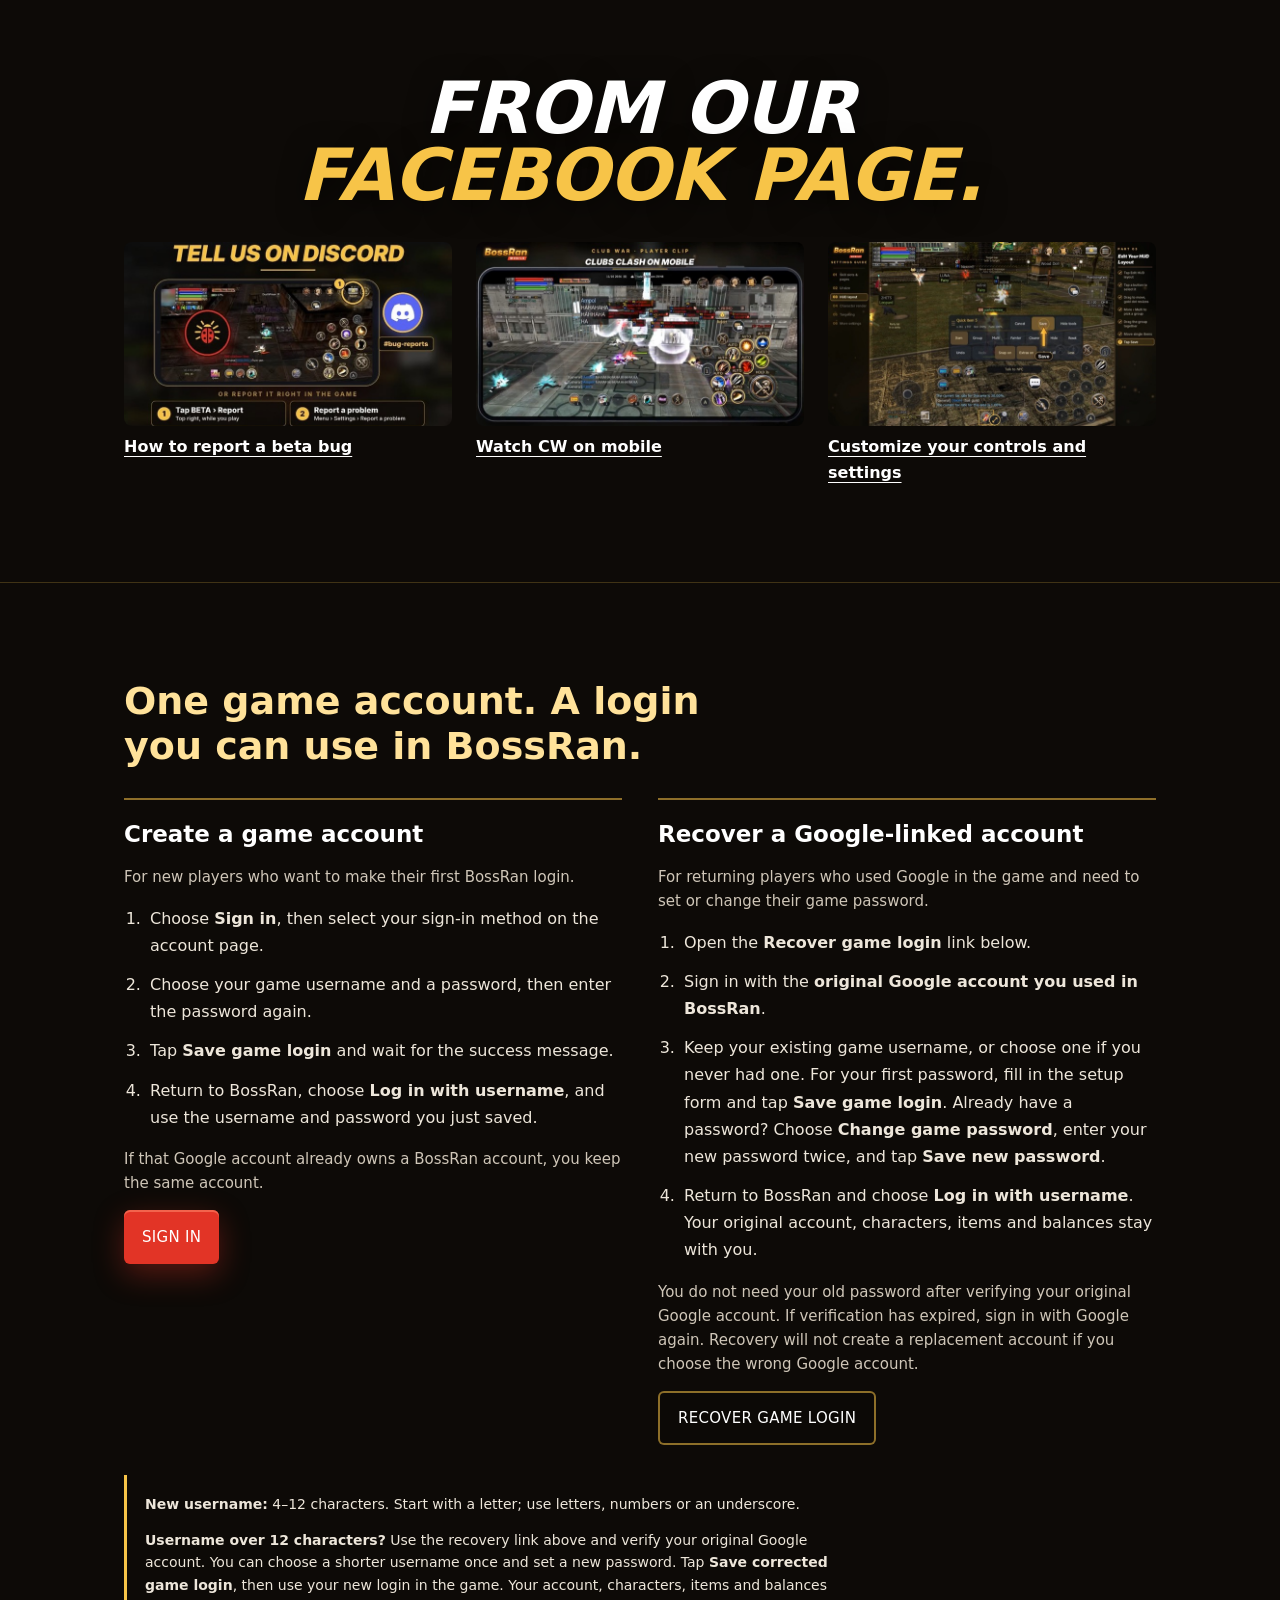
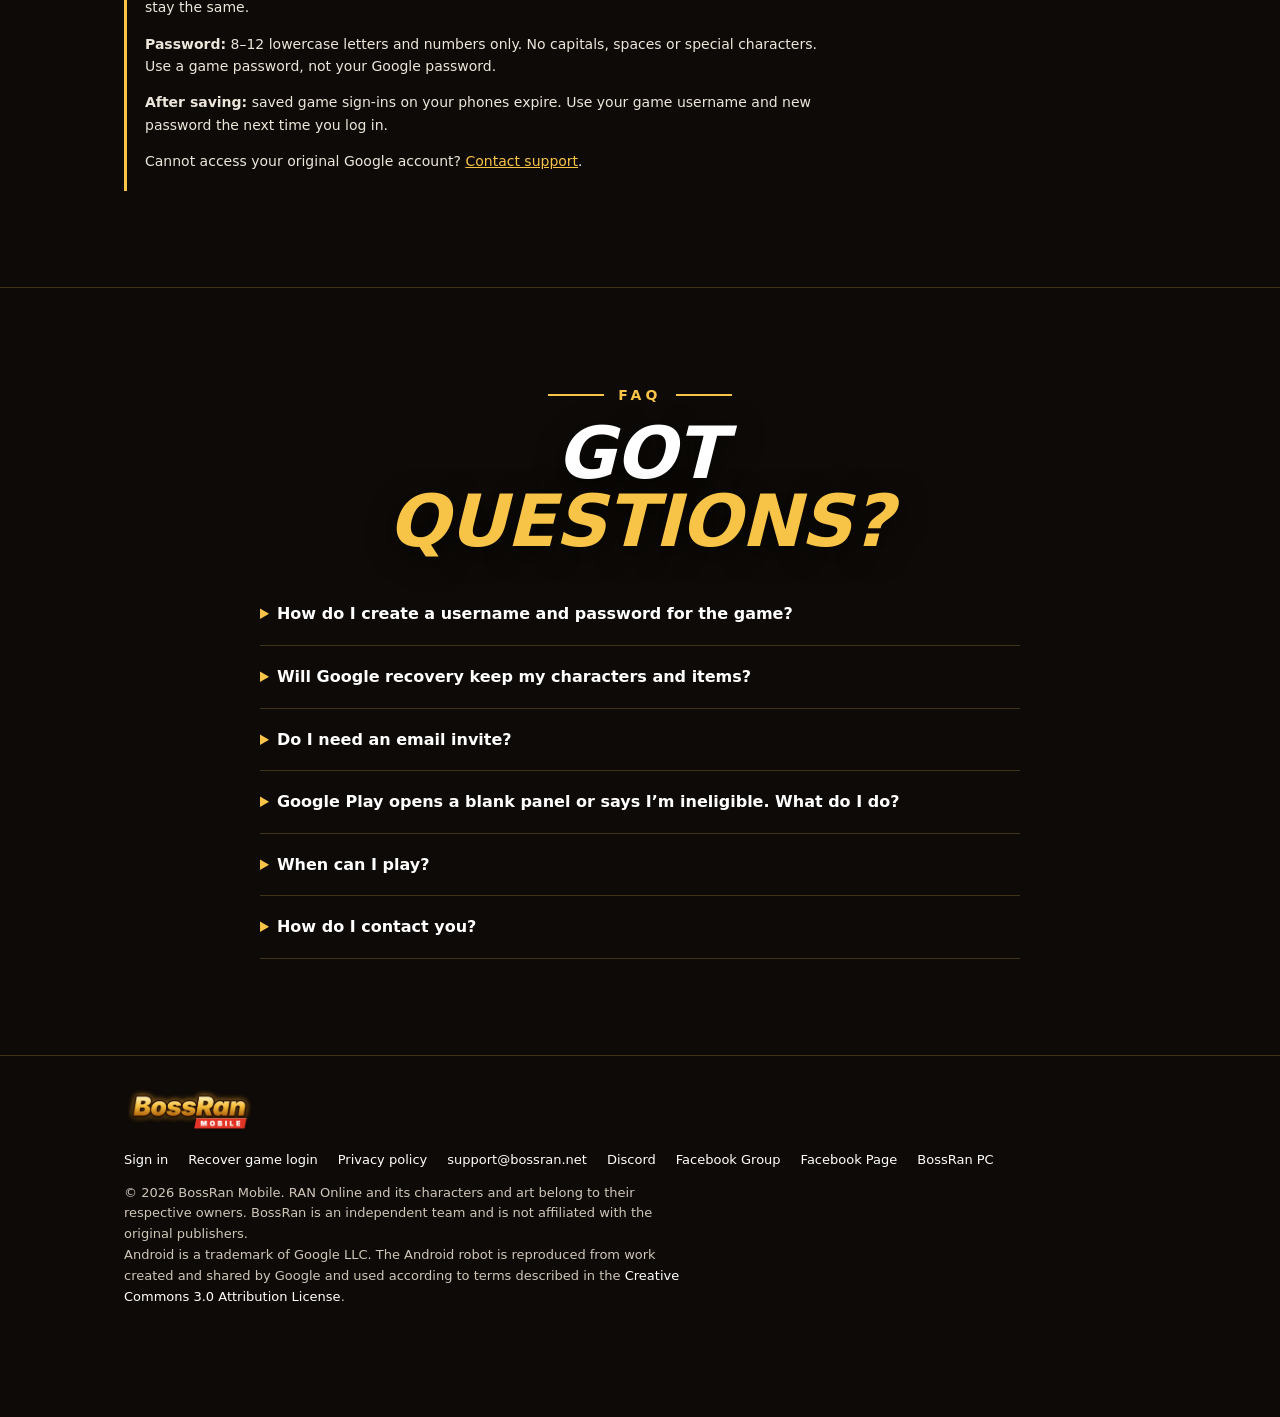
==== commit af903990: "Keep homepage sign-in independent of login provider" ====
--- a/index.html
+++ b/index.html
@@ -241,7 +241,6 @@
 .hero-actions .btn small { display: block; margin-bottom: 3px; color: var(--gold-soft); font-size: 12px; font-weight: 500; letter-spacing: normal; text-transform: none; }
 .hero-actions .btn svg { flex: none; width: 28px; height: 28px; color: #fff; }
 .hero-actions .btn .android-mark { width: 32px; }
-.hero-actions .btn .google-mark { padding: 4px; border-radius: 50%; background: #fff; }
 .hero-actions a:focus-visible { outline: 2px solid var(--gold); outline-offset: 3px; }
 .game-account-help { display: inline-block; padding: 10px 8px; font-size: 14px; text-underline-offset: 4px; }
 .hero-main { margin-top: 18px; }
@@ -268,7 +267,6 @@
   <defs>
     <symbol id="i-discord" viewBox="0 0 24 24"><path fill="currentColor" d="M20.317 4.3698a19.7913 19.7913 0 00-4.8851-1.5152.0741.0741 0 00-.0785.0371c-.211.3753-.4447.8648-.6083 1.2495-1.8447-.2762-3.68-.2762-5.4868 0-.1636-.3933-.4058-.8742-.6177-1.2495a.077.077 0 00-.0785-.037 19.7363 19.7363 0 00-4.8852 1.515.0699.0699 0 00-.0321.0277C.5334 9.0458-.319 13.5799.0992 18.0578a.0824.0824 0 00.0312.0561c2.0528 1.5076 4.0413 2.4228 5.9929 3.0294a.0777.0777 0 00.0842-.0276c.4616-.6304.8731-1.2952 1.226-1.9942a.076.076 0 00-.0416-.1057c-.6528-.2476-1.2743-.5495-1.8722-.8923a.077.077 0 01-.0076-.1277c.1258-.0943.2517-.1923.3718-.2914a.0743.0743 0 01.0776-.0105c3.9278 1.7933 8.18 1.7933 12.0614 0a.0739.0739 0 01.0785.0095c.1202.099.246.1981.3728.2924a.077.077 0 01-.0066.1276 12.2986 12.2986 0 01-1.873.8914.0766.0766 0 00-.0407.1067c.3604.698.7719 1.3628 1.225 1.9932a.076.076 0 00.0842.0286c1.961-.6067 3.9495-1.5219 6.0023-3.0294a.077.077 0 00.0313-.0552c.5004-5.177-.8382-9.6739-3.5485-13.6604a.061.061 0 00-.0312-.0286zM8.02 15.3312c-1.1825 0-2.1569-1.0857-2.1569-2.419 0-1.3332.9555-2.4189 2.157-2.4189 1.2108 0 2.1757 1.0952 2.1568 2.419 0 1.3332-.9555 2.4189-2.1569 2.4189zm7.9748 0c-1.1825 0-2.1569-1.0857-2.1569-2.419 0-1.3332.9554-2.4189 2.1569-2.4189 1.2108 0 2.1757 1.0952 2.1568 2.419 0 1.3332-.946 2.4189-2.1568 2.4189Z"/></symbol>
     <symbol id="i-fb" viewBox="0 0 24 24"><path fill="currentColor" d="M14 8.5V6.8c0-.8.5-1 .9-1H17V2.1L14.1 2C10.9 2 10.2 4.4 10.2 6v2.5H8V12h2.2v10H14V12h2.8l.4-3.5H14z"/></symbol>
-    <symbol id="i-google" viewBox="0 0 24 24"><path fill="#4285F4" d="M21.6 12.23c0-.71-.06-1.39-.18-2.05H12v3.88h5.38a4.6 4.6 0 0 1-2 3.02v2.51h3.24c1.9-1.75 2.98-4.33 2.98-7.36Z"/><path fill="#34A853" d="M12 22c2.7 0 4.96-.9 6.62-2.41l-3.24-2.51c-.9.6-2.05.96-3.38.96-2.6 0-4.8-1.76-5.59-4.12H3.06v2.59A10 10 0 0 0 12 22Z"/><path fill="#FBBC05" d="M6.41 13.92A6.02 6.02 0 0 1 6.1 12c0-.67.11-1.32.31-1.92V7.49H3.06A10 10 0 0 0 2 12c0 1.61.38 3.14 1.06 4.51l3.35-2.59Z"/><path fill="#EA4335" d="M12 5.96c1.47 0 2.79.5 3.83 1.5l2.87-2.87A9.64 9.64 0 0 0 12 2a10 10 0 0 0-8.94 5.49l3.35 2.59C7.2 7.72 9.4 5.96 12 5.96Z"/></symbol>
     <symbol id="i-apple" viewBox="0 0 24 24"><path fill="currentColor" d="M17.05 12.54c.02 3.03 2.65 4.04 2.68 4.05-.02.07-.42 1.44-1.39 2.86-.84 1.23-1.71 2.46-3.08 2.49-1.35.03-1.78-.8-3.32-.8-1.53 0-2.01.77-3.28.83-1.32.05-2.32-1.33-3.17-2.55-1.72-2.5-3.03-7.06-1.26-10.14.88-1.53 2.45-2.5 4.15-2.53 1.3-.03 2.52.88 3.31.88.8 0 2.29-1.08 3.86-.92.66.03 2.5.26 3.68 1.99-.1.06-2.2 1.28-2.18 3.84ZM14.54 5.05c.71-.86 1.18-2.06 1.05-3.25-1.02.04-2.25.68-2.98 1.54-.66.76-1.24 1.98-1.08 3.15 1.14.09 2.3-.58 3.01-1.44Z"/></symbol>
     <symbol id="i-android" viewBox="0 0 152 89"><path fill="#34A853" d="M151.025 85.224q-.071-.464-.147-.92a75.665 75.665 0 0 0-7.546-22.597 76.5 76.5 0 0 0-5.511-8.995 76 76 0 0 0-8.322-9.808 76.034 76.034 0 0 0-13.398-10.626q.042-.074.085-.148 2.286-3.948 4.572-7.897l4.47-7.712a3946 3946 0 0 0 3.208-5.54q.38-.658.604-1.355a6.97 6.97 0 0 0-.652-5.702 6.9 6.9 0 0 0-2.406-2.398 7 7 0 0 0-2.954-.95 7 7 0 0 0-2.376.206 6.93 6.93 0 0 0-4.22 3.227q-1.606 2.77-3.208 5.54l-4.47 7.712c-1.523 2.634-3.05 5.263-4.573 7.897q-.25.43-.5.865c-.232-.092-.46-.184-.692-.272-8.398-3.205-17.511-4.958-27.036-4.958q-.39-.001-.78.004A75.7 75.7 0 0 0 50.977 25q-1.317.46-2.608.968-.234-.404-.467-.806-2.286-3.95-4.573-7.897l-4.47-7.713a4385 4385 0 0 1-3.208-5.54A6.93 6.93 0 0 0 29.055.58a6.9 6.9 0 0 0-2.954.95 6.92 6.92 0 0 0-3.157 4.185 6.96 6.96 0 0 0 .703 5.27l3.208 5.54 4.47 7.713c1.523 2.634 3.05 5.263 4.573 7.897.01.022.025.044.036.066a76.3 76.3 0 0 0-13.527 10.711 76.5 76.5 0 0 0-8.322 9.808 75.4 75.4 0 0 0-5.51 8.995 75.7 75.7 0 0 0-7.546 22.597 76.038 76.038 0 0 0-.581 4.247h151a77 77 0 0 0-.434-3.327z"/><path fill="#202124" d="M115.225 67.663c3.022-2.012 3.461-6.668.981-10.4-2.48-3.73-6.939-5.123-9.96-3.11-3.021 2.012-3.46 6.668-.98 10.4 2.479 3.73 6.938 5.123 9.959 3.11M46.762 64.564c2.48-3.73 2.04-8.387-.98-10.4-3.022-2.012-7.481-.619-9.96 3.112s-2.041 8.387.98 10.4 7.48.62 9.96-3.112"/></symbol>
     <symbol id="i-play" viewBox="0 0 24 24"><path fill="currentColor" d="M7 4.5v15a1 1 0 0 0 1.5.86l12.5-7.5a1 1 0 0 0 0-1.72L8.5 3.64A1 1 0 0 0 7 4.5z"/></symbol>
@@ -311,7 +309,7 @@
       <h1 class="kicker"><span class="sr-only">BossRan </span>Mobile open beta</h1>
       <div id="test" class="hero-actions">
         <nav id="signup" aria-label="Player sign-in and downloads">
-          <a class="btn" href="https://accounts-mobile.bossran.net/create-account" aria-label="Sign in with Google"><svg class="google-mark" aria-hidden="true"><use href="#i-google"/></svg>Sign in</a>
+          <a class="btn" href="https://accounts-mobile.bossran.net/create-account">Sign in</a>
           <a class="btn btn-ghost" href="#android-beta" aria-controls="android-beta"><svg class="android-mark" aria-hidden="true"><use href="#i-android"/></svg><span><small>Download for</small>Android</span></a>
           <a class="btn btn-ghost" href="https://testflight.apple.com/join/b6cz2WRG" aria-label="Download for iPhone or iPad with TestFlight"><svg aria-hidden="true"><use href="#i-apple"/></svg><span><small>Download for</small>iPhone / iPad</span></a>
         </nav>
@@ -432,7 +430,7 @@
           <h3>Create a game account</h3>
           <p>For new players who want to make their first BossRan login.</p>
           <ol>
-            <li>Choose <strong>Sign in</strong> and continue with Google.</li>
+            <li>Choose <strong>Sign in</strong>, then select your sign-in method on the account page.</li>
             <li>Choose your game username and a password, then enter the password again.</li>
             <li>Tap <strong>Save game login</strong> and wait for the success message.</li>
             <li>Return to BossRan, choose <strong>Log in with username</strong>, and use the username and password you just saved.</li>
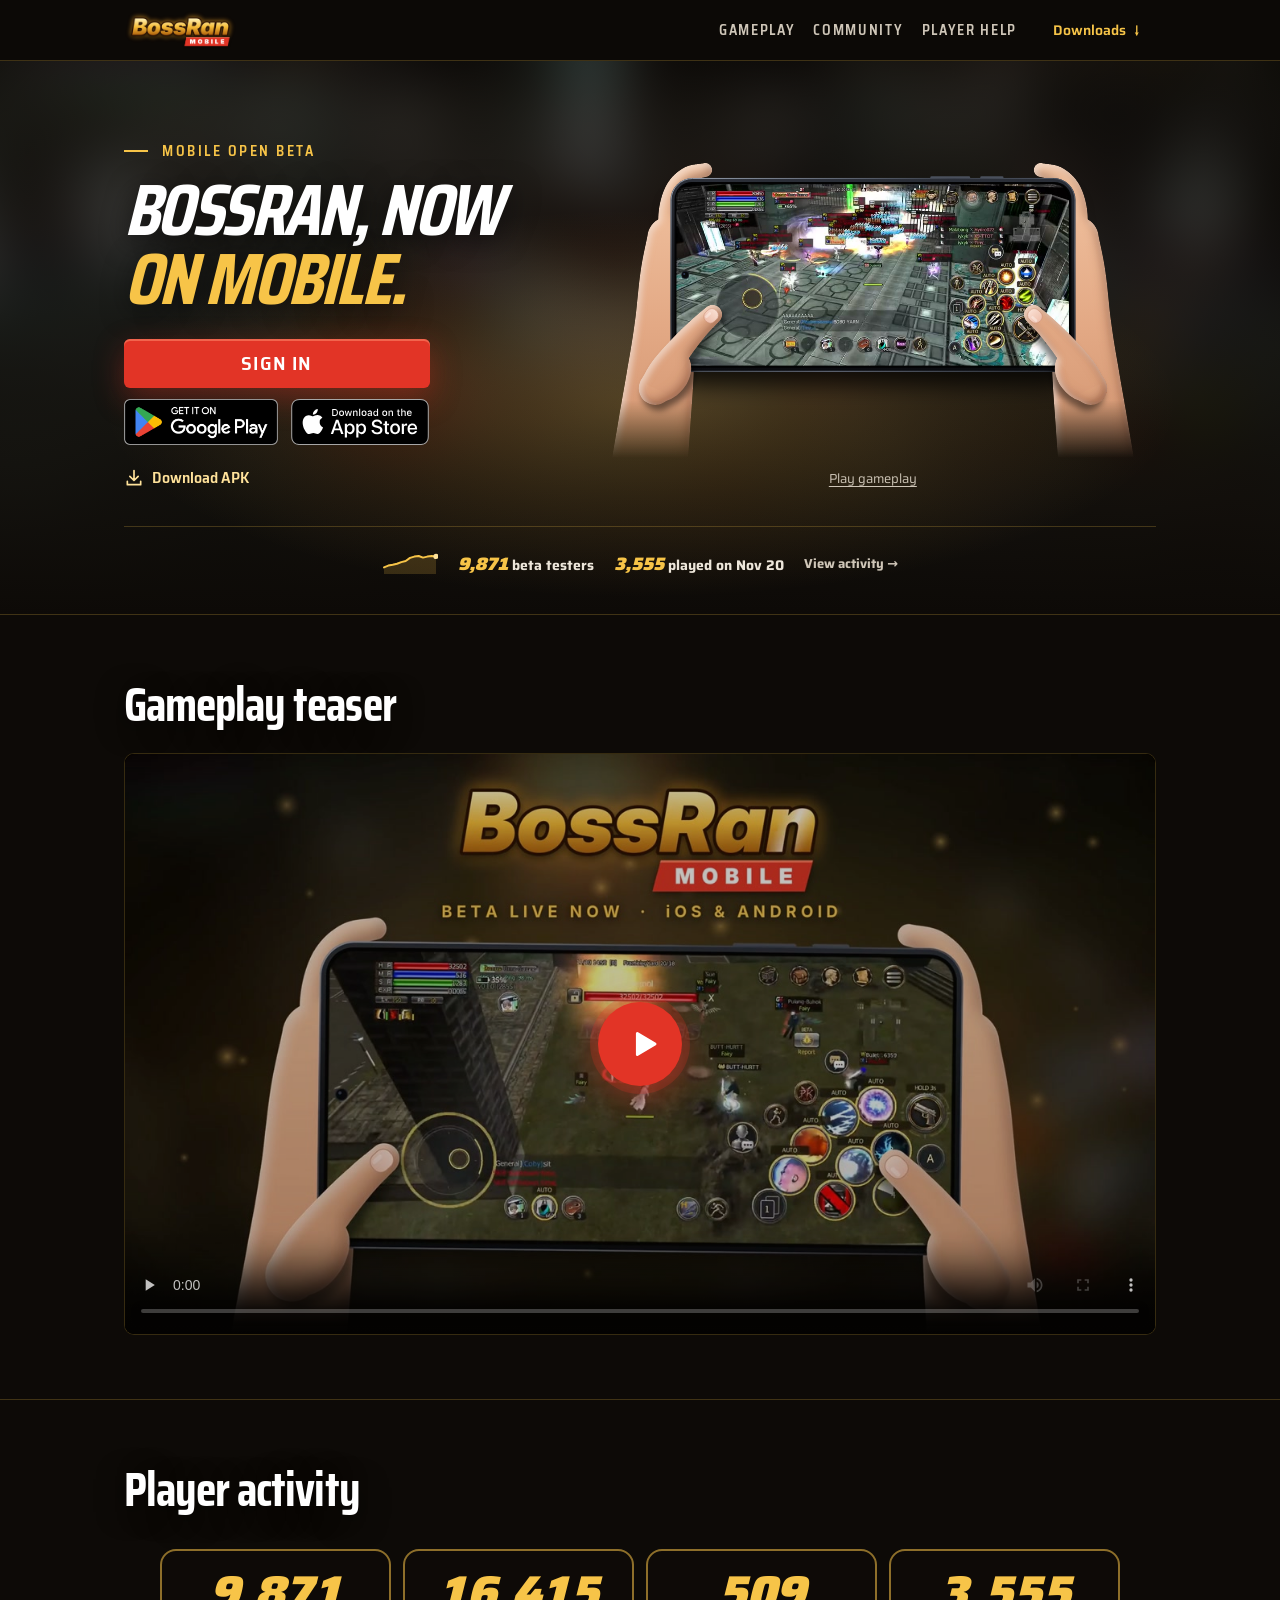
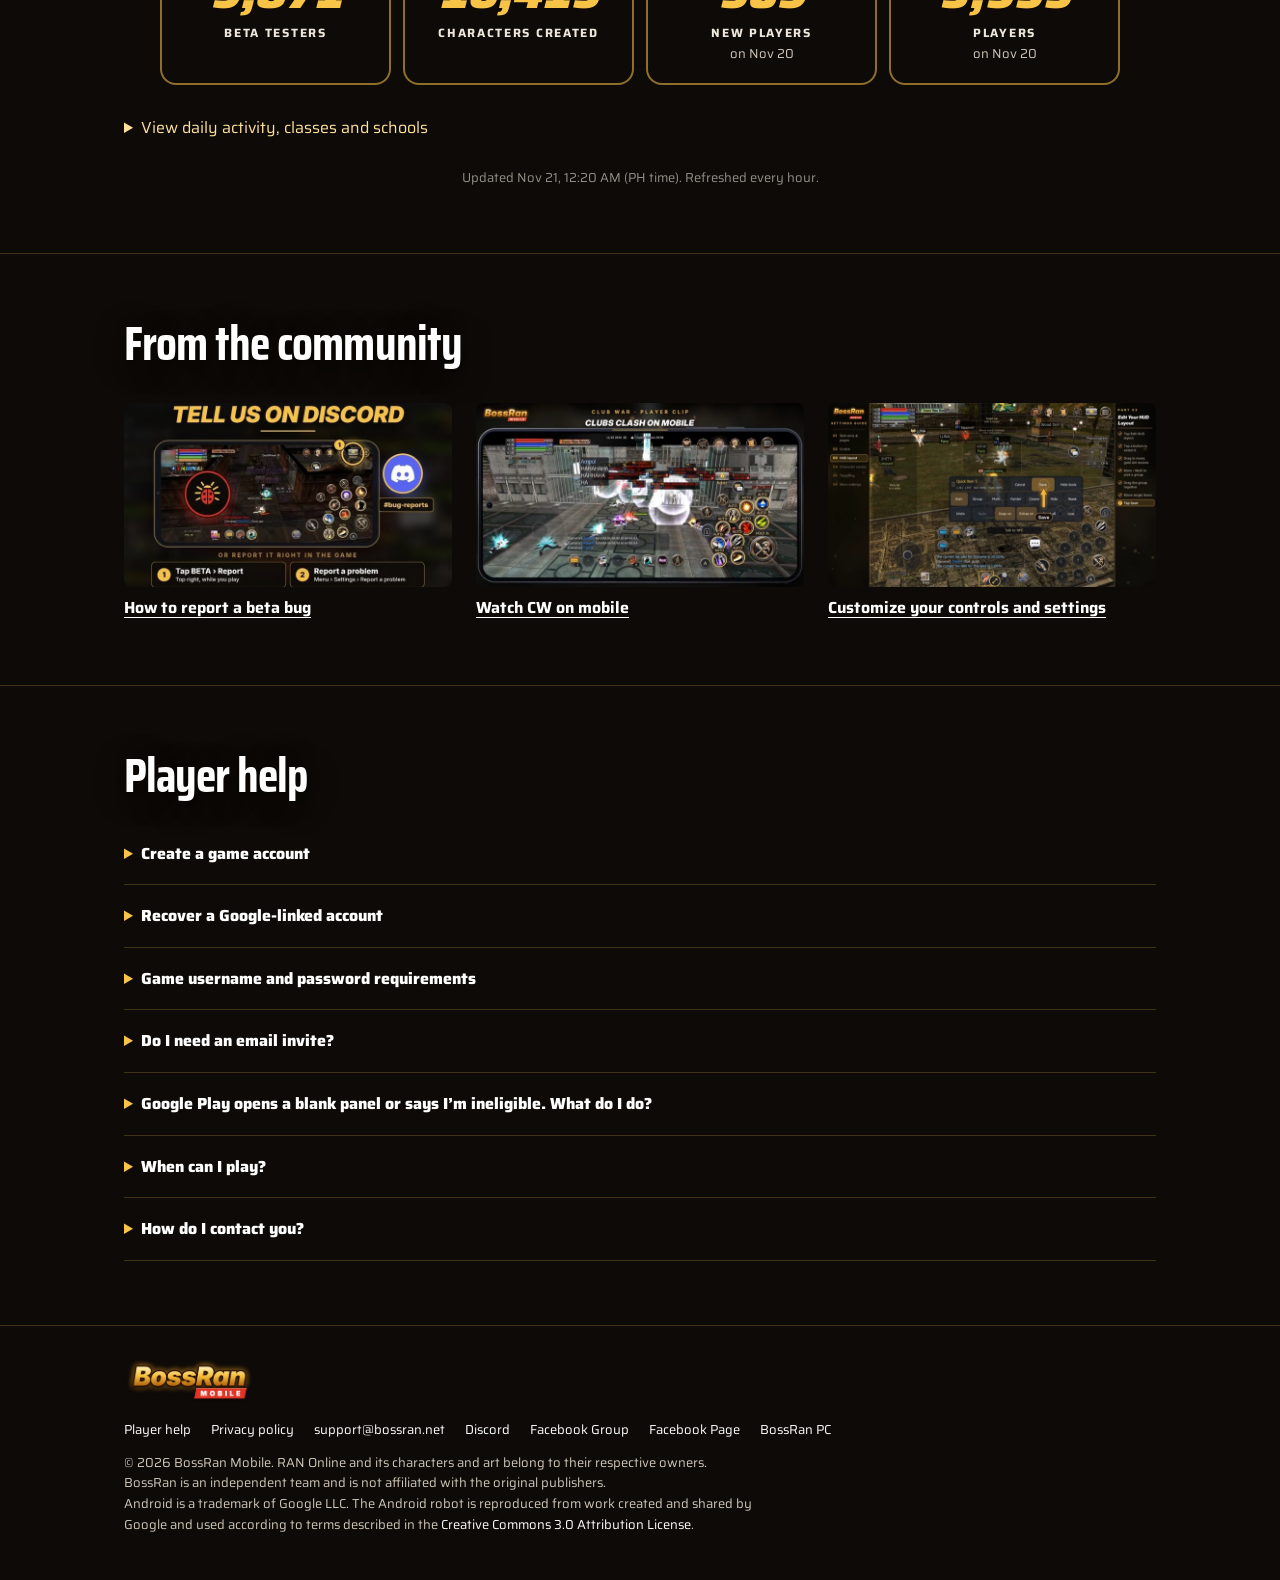
==== commit bfc45864: "Adopt the BossRan homepage with Saira typography and player downloads" ====
--- a/index.html
+++ b/index.html
@@ -14,11 +14,7 @@
 <meta name="twitter:card" content="summary_large_image">
 <link rel="icon" href="icons/favicon-32x32.png" type="image/png">
 <link rel="apple-touch-icon" href="icons/apple-touch-icon.png">
-<script>
-if (navigator.userAgentData?.platform === 'Android' || /Android/i.test(navigator.userAgent)) {
-  document.documentElement.classList.add('android-device');
-}
-</script>
+
 <style>
 :root {
   --ground: #0d0a07;
@@ -154,7 +150,7 @@
 .install-picker { max-width: 420px; margin: 26px auto 0; padding: 20px; background: #191511; border: 1px solid var(--border); border-radius: 14px; text-align: left; }
 .install-picker :is(a, summary):focus-visible { outline: 2px solid var(--gold); outline-offset: 2px; }
 .android-steps { display: none; scroll-margin-top: 80px; }
-.android-steps:has(#direct-apk:target), .android-steps:target, .android-device .android-steps { display: block; }
+.android-steps:has(#direct-apk:target), .android-steps:target { display: block; }
 .android-steps:focus { outline: none; }
 .android-steps h2 { margin: 0 0 7px; color: var(--text); font-size: 17px; }
 .install-or { display: flex; align-items: center; gap: 12px; margin: 8px 0; color: var(--gold-soft); font-size: 12px; font-weight: 700; }
@@ -260,8 +256,80 @@
 .account-guide-notes{margin-top:30px;padding:4px 0 4px 18px;border-left:3px solid var(--gold);max-width:80ch;font-size:14px}
 @media(max-width:640px){.account-guide-columns{grid-template-columns:1fr;gap:32px}}
 </style>
-<link rel="stylesheet" href="assets/community.css?v=2">
-</head>
+
+<style>@font-face{font-family:'Saira';font-style:normal;font-weight:100 900;font-display:swap;src:url(assets/fonts/saira.woff2) format('woff2')}
+@font-face{font-family:'Saira Condensed';font-style:normal;font-weight:700;font-display:swap;src:url(assets/fonts/saira-condensed.woff2) format('woff2')}
+@font-face{font-family:'Saira Semi Condensed';font-style:normal;font-weight:600;font-display:swap;src:url(assets/fonts/saira-semi-condensed.woff2) format('woff2')}
+:root,body {font-family:'Saira',system-ui,sans-serif}
+h1,h2,h3,.display,.story-headline {font-family:'Saira Condensed','Arial Narrow',sans-serif;font-weight:700}
+button,.btn,.hdr nav a,.kicker,label {font-family:'Saira Semi Condensed','Arial Narrow',sans-serif;font-weight:600}
+
+.hero-actions {max-width:780px}
+.hero-actions nav {align-items:start}
+.hero-actions .btn {min-height:50px;font-size:20px;font-weight:600}
+.store-link {display:grid;justify-items:center;gap:5px;color:var(--muted);font-size:13px;text-decoration:none}
+.store-link img {height:50px;width:auto;max-width:100%;object-fit:contain}
+.store-link:hover img {filter:brightness(1.15)}
+.android-steps:has(#play-beta:target) {display:block}
+#play-beta {scroll-margin-top:84px}
+@media(max-width:600px){.hero-actions .btn:first-child{margin-bottom:4px}.store-link img{height:clamp(38px,11vw,48px)}}
+@media(min-width:601px){.hero-actions nav{grid-template-columns:repeat(4,minmax(0,1fr))}}
+.apk-download{display:flex;align-items:center;justify-content:center;gap:8px;min-height:50px;padding:0 10px;border:1px solid var(--border-strong);border-radius:6px;background:var(--panel);color:var(--gold-soft);font:600 18px/1.2 'Saira Semi Condensed',sans-serif;text-decoration:none}
+.apk-download:hover{border-color:var(--gold);color:var(--text)}
+@media(max-width:600px){.apk-download{grid-column:1/-1;min-height:44px}}
+
+/* Landing page */
+.mobile-help {display:none}
+@media (max-width:819px) {
+  .hdr .mobile-help {display:inline-flex;align-items:center;min-height:44px;margin-left:auto;color:var(--muted);text-decoration:none}
+  .hdr .join {margin-left:0;padding:0}
+}
+.hdr .join {display:inline-flex;align-items:center;gap:8px;color:var(--gold);font-weight:600;text-decoration:none}
+.hero {padding:clamp(36px,6vw,88px) 0 24px}
+.hero-layout {display:grid;grid-template-columns:minmax(0,.86fr) minmax(0,1.14fr);align-items:center;gap:clamp(16px,3vw,42px)}
+.hero-intro {text-align:left;container-type:inline-size}
+.hero-intro .kicker {justify-content:flex-start;letter-spacing:.18em}
+.hero-intro .kicker::before {width:24px}
+.hero-intro .kicker::after {display:none}
+.hero-intro h1 {font-size:clamp(46px,17cqi,88px);letter-spacing:-.035em}
+.hero-intro h1 em {color:var(--gold);font-style:inherit}
+.hero-actions {margin:26px 0 0}
+.hero-actions nav {display:grid;grid-template-columns:minmax(0,1.12fr) minmax(0,1fr);width:min(100%,306px);gap:10px 12px;align-items:center}
+.hero-actions .btn:first-child {grid-column:1/-1;margin:0;min-height:49px;letter-spacing:.06em}
+.store-link {display:flex;align-items:center;justify-content:flex-start;min-height:48px}
+.store-link img {height:46px;width:auto;max-width:100%;object-fit:contain}
+.apk-download {grid-column:1/-1;justify-self:start;background:transparent;border:0;padding:0;min-height:44px;font-size:16px}
+.apk-download:hover {text-decoration:underline;text-underline-offset:4px}
+
+.rig {animation:none}
+.hero-gameplay .clip-control {min-height:44px}
+.hero-details {border-top:1px solid var(--border);margin-top:24px;padding-top:12px}
+.hero-details .hero-stats {border:0;background:transparent;gap:8px 20px;line-height:1.5}
+.hero-details .install-picker {max-width:560px;margin:24px auto;text-align:left}
+section.band {padding:clamp(38px,5vw,66px) 0}
+h2.display {font-size:clamp(32px,4vw,48px);text-align:left;font-style:normal;letter-spacing:-.02em;text-transform:none;line-height:1.1}
+.player {max-width:none;margin-top:22px;border:1px solid var(--border);border-radius:10px;box-shadow:none}
+.stats-breakdown {margin-top:18px;text-align:left}
+.stats-breakdown summary {padding:12px 0;color:var(--gold-soft);cursor:pointer}
+.faq {max-width:none;margin-top:20px}
+.faq ol {padding:0 24px 0 42px;max-width:78ch}
+.faq details p {max-width:84ch}
+.faq .btn {margin:6px 16px 20px;min-height:42px;transform:none;font-size:15px}
+footer nav {gap:8px 20px}
+:focus-visible {outline:2px solid var(--gold);outline-offset:3px}
+@media (max-width:720px) {
+  .hero-layout {grid-template-columns:1fr;gap:14px}
+  .hero-intro {text-align:center}
+  .hero-intro .kicker {justify-content:center}
+  .hero-intro .kicker::after {display:block;width:24px}
+  .hero-intro h1 {font-size:clamp(46px,17cqi,76px)}
+  .hero-actions {margin-top:18px}
+  .hero-actions nav {margin:0 auto}
+  .apk-download {justify-self:center}
+  .hero-gameplay {width:min(100%,520px);margin:auto}
+  .hero-details {margin-top:14px}
+}
+</style></head>
 <body>
 <svg width="0" height="0" style="position:absolute" aria-hidden="true">
   <defs>
@@ -283,39 +351,35 @@
   <div class="wrap">
     <a class="brand" href="#top" aria-label="BossRan Mobile home"><img src="assets/logo.png" width="1111" height="376" alt="BossRan Mobile"></a>
     <nav aria-label="Main">
-      <a href="#stats">Stats</a>
-      <a href="https://accounts-mobile.bossran.net/create-account">Sign in</a>
-      <a href="#teaser">Teaser</a>
-      <a href="#posters">Facebook</a>
-      <a href="#faq">FAQ</a>
+      <a href="#teaser">Gameplay</a>
+      <a href="#posters">Community</a>
+      <a href="#faq">Player help</a>
     </nav>
-    <a class="btn join" href="#test">Download</a>
+    <a class="mobile-help" href="#faq">Help</a>
+    <a class="join" href="#test">Downloads <span aria-hidden="true">↓</span></a>
   </div>
 </header>
 
 <main id="top">
   <div class="scene hero">
     <div class="scene-bg" aria-hidden="true"></div>
-    <div class="bokeh" aria-hidden="true">
-      <i style="left:6%;--s:18px;--d:15s;--t:-2s;--x:20px"></i><i style="left:14%;--s:30px;--d:19s;--t:-11s;--x:-30px"></i>
-      <i style="left:23%;--s:12px;--d:13s;--t:-6s;--x:14px"></i><i style="left:31%;--s:24px;--d:21s;--t:-15s;--x:26px"></i>
-      <i style="left:42%;--s:14px;--d:16s;--t:-3s;--x:-18px"></i><i style="left:55%;--s:28px;--d:22s;--t:-9s;--x:22px"></i>
-      <i style="left:63%;--s:16px;--d:14s;--t:-12s;--x:-12px"></i><i style="left:72%;--s:22px;--d:18s;--t:-5s;--x:30px"></i>
-      <i style="left:81%;--s:12px;--d:12s;--t:-8s;--x:-20px"></i><i style="left:89%;--s:32px;--d:24s;--t:-17s;--x:16px"></i>
-      <i style="left:95%;--s:16px;--d:17s;--t:-1s;--x:-24px"></i>
-    </div>
     <div class="wrap">
-      <img class="hero-logo" src="assets/logo.png" width="1111" height="376" alt="BossRan Mobile">
-      <h1 class="kicker"><span class="sr-only">BossRan </span>Mobile open beta</h1>
+      <div class="hero-layout">
+        <div class="hero-intro">
+          <p class="kicker">Mobile open beta</p>
+          <h1 class="display">BossRan, now<br><em>on mobile.</em></h1>
       <div id="test" class="hero-actions">
         <nav id="signup" aria-label="Player sign-in and downloads">
           <a class="btn" href="https://accounts-mobile.bossran.net/create-account">Sign in</a>
-          <a class="btn btn-ghost" href="#android-beta" aria-controls="android-beta"><svg class="android-mark" aria-hidden="true"><use href="#i-android"/></svg><span><small>Download for</small>Android</span></a>
-          <a class="btn btn-ghost" href="https://testflight.apple.com/join/b6cz2WRG" aria-label="Download for iPhone or iPad with TestFlight"><svg aria-hidden="true"><use href="#i-apple"/></svg><span><small>Download for</small>iPhone / iPad</span></a>
+          <a class="store-link" href="#play-beta" aria-label="Google Play installation instructions"><img width="564" height="168" src="assets/badge-googleplay.png" alt="Get it on Google Play"></a>
+          <a class="store-link" href="https://testflight.apple.com/join/b6cz2WRG" aria-label="Download for iPhone or iPad through TestFlight"><img width="120" height="40" src="assets/badge-appstore.svg" alt=""></a>
+          <a class="apk-download" href="https://downloads.bossran.net/android/alpha/download.html">
+            <svg width="20" height="20" viewBox="0 0 24 24" fill="none" stroke="currentColor" stroke-width="2" stroke-linecap="round" stroke-linejoin="round" aria-hidden="true"><path d="M12 3v12m-5-5 5 5 5-5M4 16v4h16v-4"/></svg>
+            Download APK
+          </a>
         </nav>
-        <a class="game-account-help" href="https://accounts-mobile.bossran.net/recover">Forgot your game password?</a>
       </div>
-      <div class="hero-main">
+        </div>
         <div class="hero-gameplay">
       <figure class="rig-crop" aria-label="A phone held in two hands, playing BossRan Mobile">
         <div class="rig">
@@ -326,37 +390,34 @@
       </figure>
       <button class="clip-control" id="clip-control" type="button" aria-controls="loop" hidden>Play gameplay</button>
         </div>
-        <div class="hero-details">
-      <p class="beta-live"><strong>Open beta bonus</strong><span>All items for free</span></p>
-      <p class="beta-live">Our target for the official launch is <b>late November to early December 2026</b>.</p>
+      </div>
+      <div class="hero-details">
       <a class="hero-stats" id="hero-stats" href="#stats" hidden>
         <svg class="spark" viewBox="0 0 56 22" aria-hidden="true"></svg>
         <span><b data-hs="testers">0</b> beta testers</span>
         <span><b data-hs="today">0</b> played <span data-hs="today-day">today</span></span>
-        <span class="grow"><span data-hs="new">+0</span> new <span data-hs="day"></span></span>
-        <span class="more" aria-hidden="true">See stats ›</span>
+        <span class="more" aria-hidden="true">View activity →</span>
       </a>
       <div id="android-beta" class="install-picker android-steps" tabindex="-1" role="region" aria-labelledby="android-title">
-          <h2 id="android-title">Choose one install method</h2>
-          <p>Install with <strong>either APK or Google Play</strong>. You only need one, not both.</p>
+          <h2 id="android-title">Install on Android</h2>
+
           <details id="direct-apk" name="android-install">
             <summary>Install with APK <small>Download directly from BossRan</small></summary>
             <a class="btn" href="https://downloads.bossran.net/android/alpha/download.html">Download APK</a>
             <p>Open the file in <strong>Downloads</strong>. If prompted, tap <strong>Settings</strong>, turn on <strong>Allow from this source</strong>, then go back. Tap <strong>Install</strong>.</p>
           </details>
           <div class="install-or">OR</div>
-          <details name="android-install">
+          <details id="play-beta" name="android-install">
             <summary>Install with Google Play <small>Download through the Play Store beta</small></summary>
             <p>Use the same Google account as your Play Store for both steps. Already invited by email? Go to step 2 with that account.</p>
             <a class="btn" href="https://accounts.google.com/AccountChooser?continue=https%3A%2F%2Fgroups.google.com%2Fg%2Fbossran-mobile-android-testers%2Fabout" target="_blank" rel="noopener">1. Join the tester group</a>
             <p>Tap <strong>Join group</strong>, then return here.</p>
             <a class="btn" href="https://accounts.google.com/AccountChooser?continue=https%3A%2F%2Fplay.google.com%2Fapps%2Ftesting%2Fnet.bossran.mobile">2. Open Google Play</a>
             <p>Tap <strong>Become a tester</strong>, then <strong>download it on Google Play</strong> and <strong>Install</strong>.</p>
-            <p>Google Play not working? <a href="#direct-apk">Use the direct APK</a>.</p>
+            <p>Google Play not working? <a href="https://downloads.bossran.net/android/alpha/download.html">Download the APK</a>.</p>
           </details>
       </div>
-      <a class="beta-help" href="#faq">Need help?</a>
-        </div>
+
       </div>
 
 
@@ -365,33 +426,25 @@
 
   <section id="teaser" class="band center" aria-labelledby="teaser-title">
     <div class="wrap">
-      <p class="kicker">Watch the teaser</p>
-      <h2 class="display" id="teaser-title">RAN, now<span>on mobile.</span></h2>
-      <div class="rule"></div>
+      <h2 class="display" id="teaser-title">Gameplay teaser</h2>
       <div class="player">
         <video id="teaser-video" src="assets/teaser-waltz.mp4" poster="assets/teaser-waltz.jpg" preload="none" playsinline controls aria-label="BossRan Mobile Waltz gameplay teaser"></video>
         <button class="play" type="button" id="teaser-play" aria-label="Play the teaser"><span><svg aria-hidden="true"><use href="#i-play"/></svg></span></button>
       </div>
-      <p class="note">Real gameplay from the BossRan Mobile test build.</p>
-      <ul class="features">
-        <li><span class="ico"><svg aria-hidden="true"><use href="#i-touch"/></svg></span><div><b>Built for touch</b><p>A joystick and skill buttons placed for your thumbs.</p></div></li>
-        <li><span class="ico"><svg aria-hidden="true"><use href="#i-pin"/></svg></span><div><b>Play anywhere</b><p>No PC needed. Your RAN goes where you go.</p></div></li>
-        <li><span class="ico"><svg aria-hidden="true"><use href="#i-shield"/></svg></span><div><b>Guild battles</b><p>Team up with your guild and take on other players.</p></div></li>
-      </ul>
+
     </div>
   </section>
 
   <section id="stats" class="band center" aria-labelledby="stats-title" hidden>
     <div class="wrap">
-      <p class="kicker">Beta in numbers</p>
-      <h2 class="display" id="stats-title">The beta is<span>growing.</span></h2>
-      <div class="rule"></div>
+      <h2 class="display" id="stats-title">Player activity</h2>
       <ul class="stats-tiles">
         <li><b data-stat="testers">0</b><span>Beta testers</span></li>
         <li><b data-stat="characters">0</b><span>Characters created</span></li>
         <li><b data-stat="new_players">0</b><span>New players</span><small data-stat-day></small></li>
         <li><b data-stat="players">0</b><span>Players</span><small data-stat-day></small></li>
       </ul>
+      <details class="stats-breakdown"><summary>View daily activity, classes and schools</summary>
       <div class="stats-panels">
         <div class="stats-panel wide">
           <h3 id="days-title">Players per day</h3>
@@ -407,13 +460,14 @@
           <ul class="bar-list" id="school-list" aria-labelledby="schools-title"></ul>
         </div>
       </div>
+      </details>
       <p class="stats-updated" id="stats-updated"></p>
     </div>
   </section>
 
   <section id="posters" class="band center" aria-labelledby="posters-title">
     <div class="wrap">
-      <h2 class="display" id="posters-title">From our<span>Facebook page.</span></h2>
+      <h2 class="display" id="posters-title">From the community</h2>
       <ul class="facebook-posts">
         <li><a href="https://www.facebook.com/122112926391492315/posts/122118875091492315"><img src="assets/facebook-reports.jpg" alt="" loading="lazy">How to report a beta bug</a></li>
         <li><a href="https://www.facebook.com/reel/2684437282026227/"><img src="assets/facebook-cw.jpg" alt="" loading="lazy">Watch CW on mobile</a></li>
@@ -422,12 +476,13 @@
     </div>
   </section>
 
-  <section id="game-accounts" class="band" aria-labelledby="game-accounts-title">
+
+
+  <section id="faq" class="band" aria-labelledby="faq-title">
     <div class="wrap">
-      <h2 id="game-accounts-title" class="account-guide-title">One game account. A login you can use in BossRan.</h2>
-      <div class="account-guide-columns">
-        <article id="create-game-account">
-          <h3>Create a game account</h3>
+      <h2 class="display" id="faq-title">Player help</h2>
+      <div class="faq" id="game-accounts">
+        <details id="create-game-account"><summary>Create a game account</summary>
           <p>For new players who want to make their first BossRan login.</p>
           <ol>
             <li>Choose <strong>Sign in</strong>, then select your sign-in method on the account page.</li>
@@ -437,9 +492,8 @@
           </ol>
           <p>If that Google account already owns a BossRan account, you keep the same account.</p>
           <a class="btn" href="https://accounts-mobile.bossran.net/create-account">Sign in</a>
-        </article>
-        <article id="recover-game-account">
-          <h3>Recover a Google-linked account</h3>
+        </details>
+<details id="recover-game-account"><summary>Recover a Google-linked account</summary>
           <p>For returning players who used Google in the game and need to set or change their game password.</p>
           <ol>
             <li>Open the <strong>Recover game login</strong> link below.</li>
@@ -449,28 +503,17 @@
           </ol>
           <p>You do not need your old password after verifying your original Google account. If verification has expired, sign in with Google again. Recovery will not create a replacement account if you choose the wrong Google account.</p>
           <a class="btn btn-ghost" href="https://accounts-mobile.bossran.net/recover">Recover game login</a>
-        </article>
-      </div>
-      <div class="account-guide-notes">
+        </details>
+        <details><summary>Game username and password requirements</summary>
         <p><strong>New username:</strong> 4–12 characters. Start with a letter; use letters, numbers or an underscore.</p>
         <p><strong>Username over 12 characters?</strong> Use the recovery link above and verify your original Google account. You can choose a shorter username once and set a new password. Tap <strong>Save corrected game login</strong>, then use your new login in the game. Your account, characters, items and balances stay the same.</p>
         <p><strong>Password:</strong> 8–12 lowercase letters and numbers only. No capitals, spaces or special characters. Use a game password, not your Google password.</p>
         <p><strong>After saving:</strong> saved game sign-ins on your phones expire. Use your game username and new password the next time you log in.</p>
         <p>Cannot access your original Google account? <a href="mailto:support@bossran.net">Contact support</a>.</p>
-      </div>
-    </div>
-  </section>
-
-  <section id="faq" class="band" aria-labelledby="faq-title">
-    <div class="wrap">
-      <p class="kicker">FAQ</p>
-      <h2 class="display center" id="faq-title">Got<span>questions?</span></h2>
-      <div class="faq">
-        <details><summary>How do I create a username and password for the game?</summary><p><a href="https://accounts-mobile.bossran.net/create-account">Create your game account with Google</a>, choose a username and password, and tap Save game login. Then open BossRan and choose Log in with username. <a href="#game-accounts">See the full instructions</a>.</p></details>
-        <details><summary>Will Google recovery keep my characters and items?</summary><p>Yes. <a href="https://accounts-mobile.bossran.net/recover">Recover with the original Google account</a> you used in BossRan. Your existing account, characters, items and balances stay the same. You can set your first game password or choose Change game password to replace a forgotten one after Google verification. Your game username stays the same.</p></details>
+      </details>
         <details><summary>Do I need an email invite?</summary><p>You can join yourself. On Android, <a href="#android-beta">download the APK or join through Google Play</a>. On iPhone or iPad, open the <a href="https://testflight.apple.com/join/b6cz2WRG">TestFlight invitation</a> on your device.</p></details>
         <details><summary>Google Play opens a blank panel or says I’m ineligible. What do I do?</summary><p>Close the panel and tap your Play Store profile picture to check the full email address. Select the account you used for the tester group or invitation, then reopen step 2 and choose the same account. Or <a href="#direct-apk">install the direct APK</a> without tester signup.</p></details>
-        <details><summary>When can I play?</summary><p>The open beta is live! <a href="#test">Install BossRan</a> and play now. All items for free.</p></details>
+        <details><summary>When can I play?</summary><p>The open beta is live and all items are free during the beta. <a href="#test">Download BossRan Mobile</a>. We’re targeting late November to early December 2026 for the official launch.</p></details>
         <details><summary>How do I contact you?</summary><p>Email <a href="mailto:support@bossran.net">support@bossran.net</a> or message our <a href="https://www.facebook.com/bossran.mobile" target="_blank" rel="noopener">Facebook page</a>.</p></details>
       </div>
     </div>
@@ -480,8 +523,7 @@
   <div class="wrap">
     <a class="brand" href="#top" aria-label="BossRan Mobile home"><img src="assets/logo.png" width="1111" height="376" alt="BossRan Mobile" loading="lazy"></a>
     <nav aria-label="Footer">
-      <a href="https://accounts-mobile.bossran.net/create-account">Sign in</a>
-      <a href="https://accounts-mobile.bossran.net/recover">Recover game login</a>
+      <a href="#faq">Player help</a>
       <a href="privacy.html">Privacy policy</a>
       <a href="mailto:support@bossran.net">support@bossran.net</a>
       <a href="https://discord.gg/xVfgwdGqQV" target="_blank" rel="noopener noreferrer">Discord</a>
@@ -496,15 +538,16 @@
 
 
 <script>
-const directApk = document.getElementById('direct-apk');
-function openApkFromLink() {
-  if (location.hash === '#direct-apk') directApk.open = true;
-}
-window.addEventListener('hashchange', openApkFromLink);
-document.querySelectorAll('a[href="#direct-apk"]').forEach(link => {
-  link.addEventListener('click', () => { directApk.open = true; });
+function openLinkedDetails(hash) {
+  const target = document.getElementById(hash.slice(1));
+  if (target instanceof HTMLDetailsElement) target.open = true;
+}
+window.addEventListener('hashchange', () => openLinkedDetails(location.hash));
+document.addEventListener('click', event => {
+  const link = event.target.closest('a[href^="#"]');
+  if (link && link.hash === location.hash) openLinkedDetails(link.hash);
 });
-openApkFromLink();
+openLinkedDetails(location.hash);
 
 const loop = document.getElementById('loop');
 const clipControl = document.getElementById('clip-control');
@@ -599,12 +642,10 @@
   const phToday = new Date().toLocaleDateString('en-CA', { timeZone: 'Asia/Manila' });
   const t = s.today && s.today.date === phToday ? s.today : null;
   const hsDay = t ? 'today' : 'on ' + dayName(last.date);
-  const hsPlayers = t ? t.players : last.players, hsNew = t ? t.new_players : last.new_players;
+  const hsPlayers = t ? t.players : last.players;
   hs.querySelector('[data-hs="testers"]').textContent = fmt(s.testers);
   hs.querySelector('[data-hs="today"]').textContent = fmt(hsPlayers);
   hs.querySelector('[data-hs="today-day"]').textContent = hsDay;
-  hs.querySelector('[data-hs="new"]').textContent = '+' + fmt(hsNew);
-  hs.querySelector('[data-hs="day"]').textContent = hsDay;
   const pts = days.map((d, i) => [days.length > 1 ? 2 + i * 52 / (days.length - 1) : 28, 20 - d.players / maxP * 17]);
   const line = pts.map(p => p[0].toFixed(1) + ',' + p[1].toFixed(1)).join(' ');
   const end = pts[pts.length - 1];
@@ -612,16 +653,12 @@
     '<polygon points="2,21 ' + line + ' ' + end[0].toFixed(1) + ',21" fill="rgba(247,196,72,.18)"/>' +
     '<polyline points="' + line + '" fill="none" stroke="#f7c448" stroke-width="2" stroke-linejoin="round" stroke-linecap="round"/>' +
     '<circle cx="' + end[0].toFixed(1) + '" cy="' + end[1].toFixed(1) + '" r="2.6" fill="#ffe29a"/>';
-  hs.setAttribute('aria-label', fmt(s.testers) + ' beta testers, ' + fmt(hsPlayers) + ' played ' + hsDay + ', ' + fmt(hsNew) + ' new ' + hsDay + '. See beta stats.');
+  hs.setAttribute('aria-label', fmt(s.testers) + ' beta testers, ' + fmt(hsPlayers) + ' played ' + hsDay + '. See beta stats.');
   hs.hidden = false;
   box.hidden = false;
 })();
 
 </script>
-<nav class="social-links" aria-label="BossRan community">
-  <a class="discord" href="https://discord.gg/xVfgwdGqQV" aria-label="Join Discord" title="Join Discord" target="_blank" rel="noopener noreferrer"><svg viewBox="0 0 24 24" aria-hidden="true"><path fill="currentColor" d="M20.317 4.3698a19.7913 19.7913 0 00-4.8851-1.5152.0741.0741 0 00-.0785.0371c-.211.3753-.4447.8648-.6083 1.2495-1.8447-.2762-3.68-.2762-5.4868 0-.1636-.3933-.4058-.8742-.6177-1.2495a.077.077 0 00-.0785-.037 19.7363 19.7363 0 00-4.8852 1.515.0699.0699 0 00-.0321.0277C.5334 9.0458-.319 13.5799.0992 18.0578a.0824.0824 0 00.0312.0561c2.0528 1.5076 4.0413 2.4228 5.9929 3.0294a.0777.0777 0 00.0842-.0276c.4616-.6304.8731-1.2952 1.226-1.9942a.076.076 0 00-.0416-.1057c-.6528-.2476-1.2743-.5495-1.8722-.8923a.077.077 0 01-.0076-.1277c.1258-.0943.2517-.1923.3718-.2914a.0743.0743 0 01.0776-.0105c3.9278 1.7933 8.18 1.7933 12.0614 0a.0739.0739 0 01.0785.0095c.1202.099.246.1981.3728.2924a.077.077 0 01-.0066.1276 12.2986 12.2986 0 01-1.873.8914.0766.0766 0 00-.0407.1067c.3604.698.7719 1.3628 1.225 1.9932a.076.076 0 00.0842.0286c1.961-.6067 3.9495-1.5219 6.0023-3.0294a.077.077 0 00.0313-.0552c.5004-5.177-.8382-9.6739-3.5485-13.6604a.061.061 0 00-.0312-.0286zM8.02 15.3312c-1.1825 0-2.1569-1.0857-2.1569-2.419 0-1.3332.9555-2.4189 2.157-2.4189 1.2108 0 2.1757 1.0952 2.1568 2.419 0 1.3332-.9555 2.4189-2.1569 2.4189zm7.9748 0c-1.1825 0-2.1569-1.0857-2.1569-2.419 0-1.3332.9554-2.4189 2.1569-2.4189 1.2108 0 2.1757 1.0952 2.1568 2.419 0 1.3332-.946 2.4189-2.1568 2.4189Z"/></svg>Discord</a>
-  <a class="facebook" href="https://www.facebook.com/groups/bossranmobile" aria-label="Join the Facebook group" title="Join the Facebook group" target="_blank" rel="noopener noreferrer"><svg viewBox="0 0 24 24" aria-hidden="true"><path fill="currentColor" d="M14 8.5V6.8c0-.8.5-1 .9-1H17V2.1L14.1 2C10.9 2 10.2 4.4 10.2 6v2.5H8V12h2.2v10H14V12h2.8l.4-3.5H14z"/></svg>Group</a>
-  <a class="facebook" href="https://www.facebook.com/bossran.mobile" aria-label="Follow the Facebook page" title="Follow the Facebook page" target="_blank" rel="noopener noreferrer"><svg viewBox="0 0 24 24" aria-hidden="true"><path fill="currentColor" d="M14 8.5V6.8c0-.8.5-1 .9-1H17V2.1L14.1 2C10.9 2 10.2 4.4 10.2 6v2.5H8V12h2.2v10H14V12h2.8l.4-3.5H14z"/></svg>Page</a>
-</nav>
+
 </body>
 </html>
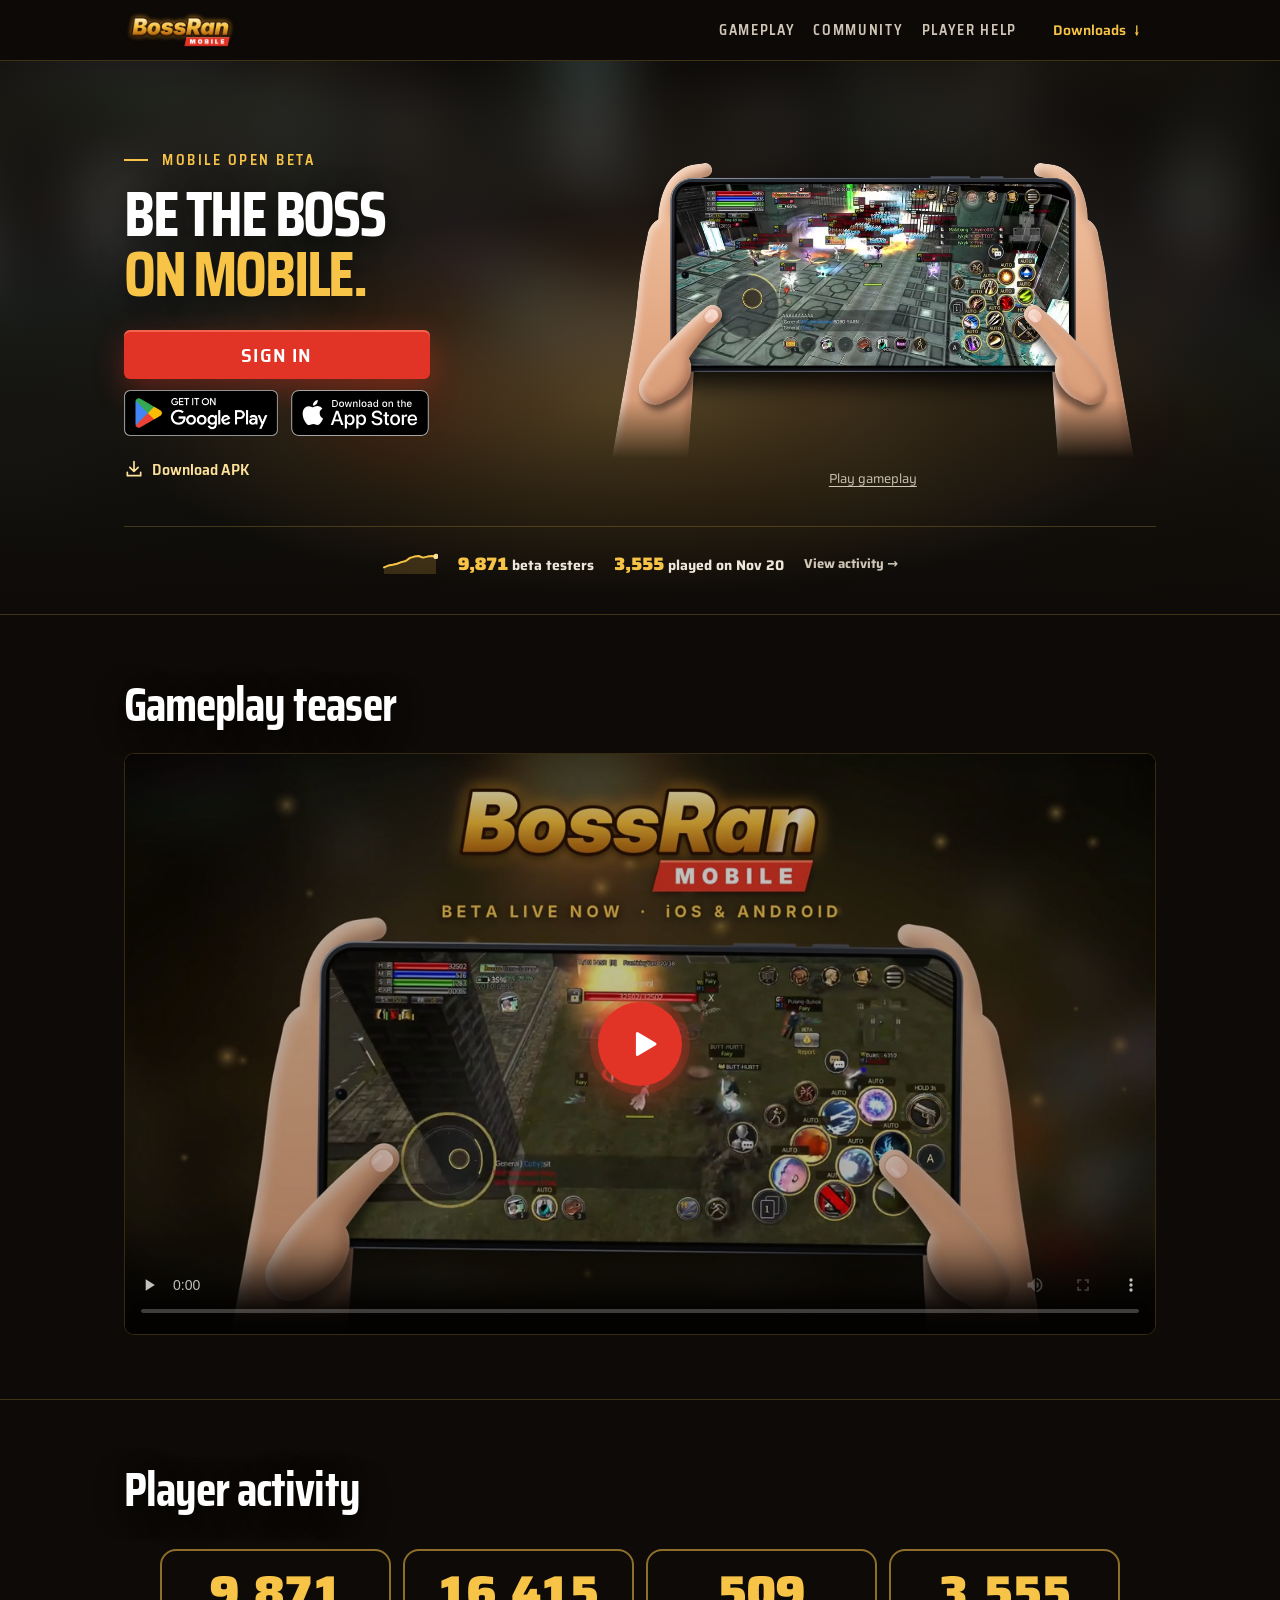
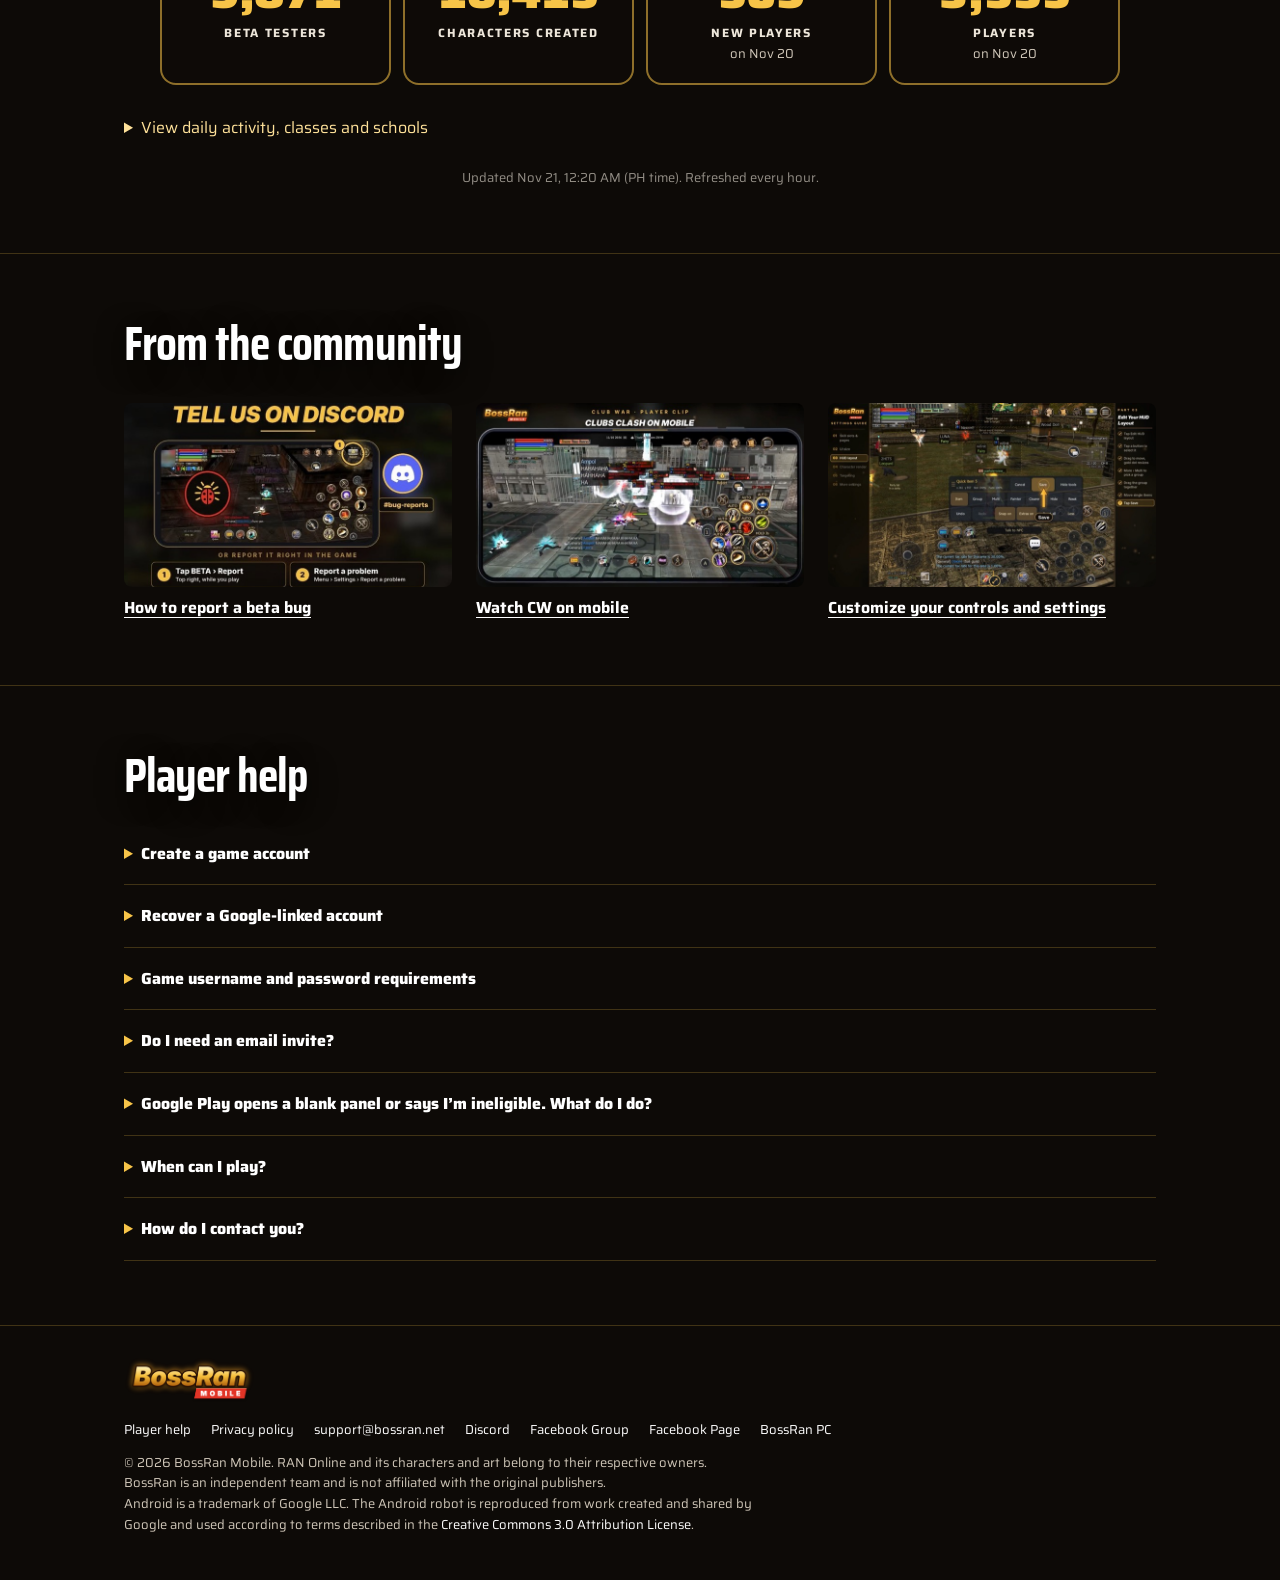
==== commit 9c533b40: "Use upright type and the approved Be the boss headline" ====
--- a/index.html
+++ b/index.html
@@ -44,18 +44,18 @@
 a { color: var(--gold); }
 .wrap { width: 100%; max-width: 1080px; margin: 0 auto; padding: 0 var(--gutter); }
 
-/* House type: kicker with gold rules, two-line italic headline, second line gold */
+/* House type: kicker with gold rules, two-line headline, second line gold */
 .kicker { display: flex; align-items: center; justify-content: center; gap: 10px; margin: 0 0 14px; color: var(--gold); font-size: 12px; font-weight: 700; letter-spacing: .2em; text-transform: uppercase; }
 .kicker::before, .kicker::after { content: ""; width: 22px; height: 2px; background: var(--gold); flex: none; }
-.display { margin: 0; color: var(--text); font-weight: 900; font-style: italic; line-height: .94; letter-spacing: -.01em; text-transform: uppercase; text-shadow: 0 6px 28px rgba(0, 0, 0, .55); }
+.display { margin: 0; color: var(--text); font-weight: 900; line-height: .94; letter-spacing: -.01em; text-transform: uppercase; text-shadow: 0 6px 28px rgba(0, 0, 0, .55); }
 .display span { display: block; color: var(--gold); }
 h2.display { font-size: clamp(32px, 9vw, 72px); }
 .rule { width: 160px; height: 3px; margin: 22px auto 0; background: linear-gradient(90deg, rgba(247, 196, 72, 0), var(--gold), rgba(247, 196, 72, 0)); }
 .lead { margin: 20px auto 0; max-width: 40ch; color: var(--muted); font-size: 18px; }
 .center { text-align: center; }
 
-/* Buttons: red skewed CTA (house style) and a quiet outline button */
-.btn { display: inline-flex; align-items: center; justify-content: center; gap: 10px; min-height: 54px; padding: 0 28px; background: var(--red); border: 0; border-radius: 6px; color: #fff; font: italic 900 18px/1 inherit; font-family: inherit; letter-spacing: .02em; text-transform: uppercase; text-decoration: none; cursor: pointer; transform: skewX(-10deg); box-shadow: 0 10px 30px rgba(226, 52, 38, .35), inset 0 2px 0 rgba(255, 140, 110, .55); }
+/* Buttons: red CTA (house style) and a quiet outline button */
+.btn { display: inline-flex; align-items: center; justify-content: center; gap: 10px; min-height: 54px; padding: 0 28px; background: var(--red); border: 0; border-radius: 6px; color: #fff; font-family: inherit; font-size: 18px; font-weight: 700; line-height: 1; letter-spacing: .02em; text-transform: uppercase; text-decoration: none; cursor: pointer; box-shadow: 0 10px 30px rgba(226, 52, 38, .35), inset 0 2px 0 rgba(255, 140, 110, .55); }
 .btn:hover { filter: brightness(1.1); }
 .btn:disabled { opacity: .6; cursor: progress; }
 .btn svg { width: 20px; height: 20px; }
@@ -138,7 +138,7 @@
 .features li { display: flex; gap: 16px; align-items: flex-start; padding: 20px; background: var(--panel); border: 2px solid var(--border-strong); border-radius: 18px; text-align: left; }
 .features .ico { flex: none; display: flex; align-items: center; justify-content: center; width: 52px; height: 52px; border-radius: 12px; background: rgba(247, 196, 72, .12); color: var(--gold); }
 .features .ico svg { width: 28px; height: 28px; }
-.features b { display: block; color: var(--text); font-size: 18px; font-style: italic; font-weight: 900; letter-spacing: .02em; text-transform: uppercase; }
+.features b { display: block; color: var(--text); font-size: 18px; font-weight: 900; letter-spacing: .02em; text-transform: uppercase; }
 .features p { margin: 4px 0 0; color: var(--muted); font-size: 15px; }
 @media (min-width: 760px) { .features { grid-template-columns: repeat(3, 1fr); } .features li { flex-direction: column; } }
 
@@ -175,14 +175,14 @@
 .hero-stats:hover { border-color: var(--gold); }
 .hero-stats:focus-visible { outline: 2px solid var(--gold); outline-offset: 2px; }
 .hero-stats .spark { flex: none; width: 56px; height: 22px; }
-.hero-stats b { color: var(--gold); font-size: 18px; font-style: italic; font-weight: 900; font-variant-numeric: tabular-nums; }
+.hero-stats b { color: var(--gold); font-size: 18px; font-weight: 900; font-variant-numeric: tabular-nums; }
 .hero-stats .grow { color: var(--text); white-space: nowrap; }
 .hero-stats .grow::before { content: "\25B2"; margin-right: 4px; color: var(--gold); font-size: 11px; }
 .hero-stats .more { color: var(--muted); font-size: 13px; white-space: nowrap; }
 /* Beta in numbers (data: assets/stats.json, refreshed hourly by the stats job) */
 .stats-tiles { display: grid; grid-template-columns: repeat(2, 1fr); gap: 12px; max-width: 960px; margin: 32px auto 0; padding: 0; list-style: none; }
 .stats-tiles li { padding: 18px 12px; background: var(--panel); border: 2px solid var(--border-strong); border-radius: 16px; }
-.stats-tiles b { display: block; color: var(--gold); font-size: clamp(30px, 8vw, 46px); font-style: italic; font-weight: 900; line-height: 1; font-variant-numeric: tabular-nums; }
+.stats-tiles b { display: block; color: var(--gold); font-size: clamp(30px, 8vw, 46px); font-weight: 900; line-height: 1; font-variant-numeric: tabular-nums; }
 .stats-tiles span { display: block; margin-top: 8px; color: var(--text-2); font-size: 12px; font-weight: 700; letter-spacing: .14em; text-transform: uppercase; }
 .stats-tiles small { display: block; margin-top: 2px; color: var(--muted); font-size: 13px; }
 .stats-panels { display: grid; gap: 14px; max-width: 960px; margin: 14px auto 0; text-align: left; }
@@ -291,8 +291,7 @@
 .hero-intro .kicker {justify-content:flex-start;letter-spacing:.18em}
 .hero-intro .kicker::before {width:24px}
 .hero-intro .kicker::after {display:none}
-.hero-intro h1 {font-size:clamp(46px,17cqi,88px);letter-spacing:-.035em}
-.hero-intro h1 em {color:var(--gold);font-style:inherit}
+.hero-intro h1 {font-size:clamp(40px,14.8cqi,88px);letter-spacing:-.035em}
 .hero-actions {margin:26px 0 0}
 .hero-actions nav {display:grid;grid-template-columns:minmax(0,1.12fr) minmax(0,1fr);width:min(100%,306px);gap:10px 12px;align-items:center}
 .hero-actions .btn:first-child {grid-column:1/-1;margin:0;min-height:49px;letter-spacing:.06em}
@@ -322,7 +321,7 @@
   .hero-intro {text-align:center}
   .hero-intro .kicker {justify-content:center}
   .hero-intro .kicker::after {display:block;width:24px}
-  .hero-intro h1 {font-size:clamp(46px,17cqi,76px)}
+  .hero-intro h1 {font-size:clamp(40px,14.8cqi,76px)}
   .hero-actions {margin-top:18px}
   .hero-actions nav {margin:0 auto}
   .apk-download {justify-self:center}
@@ -367,7 +366,7 @@
       <div class="hero-layout">
         <div class="hero-intro">
           <p class="kicker">Mobile open beta</p>
-          <h1 class="display">BossRan, now<br><em>on mobile.</em></h1>
+          <h1 class="display">Be the boss <span>on mobile.</span></h1>
       <div id="test" class="hero-actions">
         <nav id="signup" aria-label="Player sign-in and downloads">
           <a class="btn" href="https://accounts-mobile.bossran.net/create-account">Sign in</a>
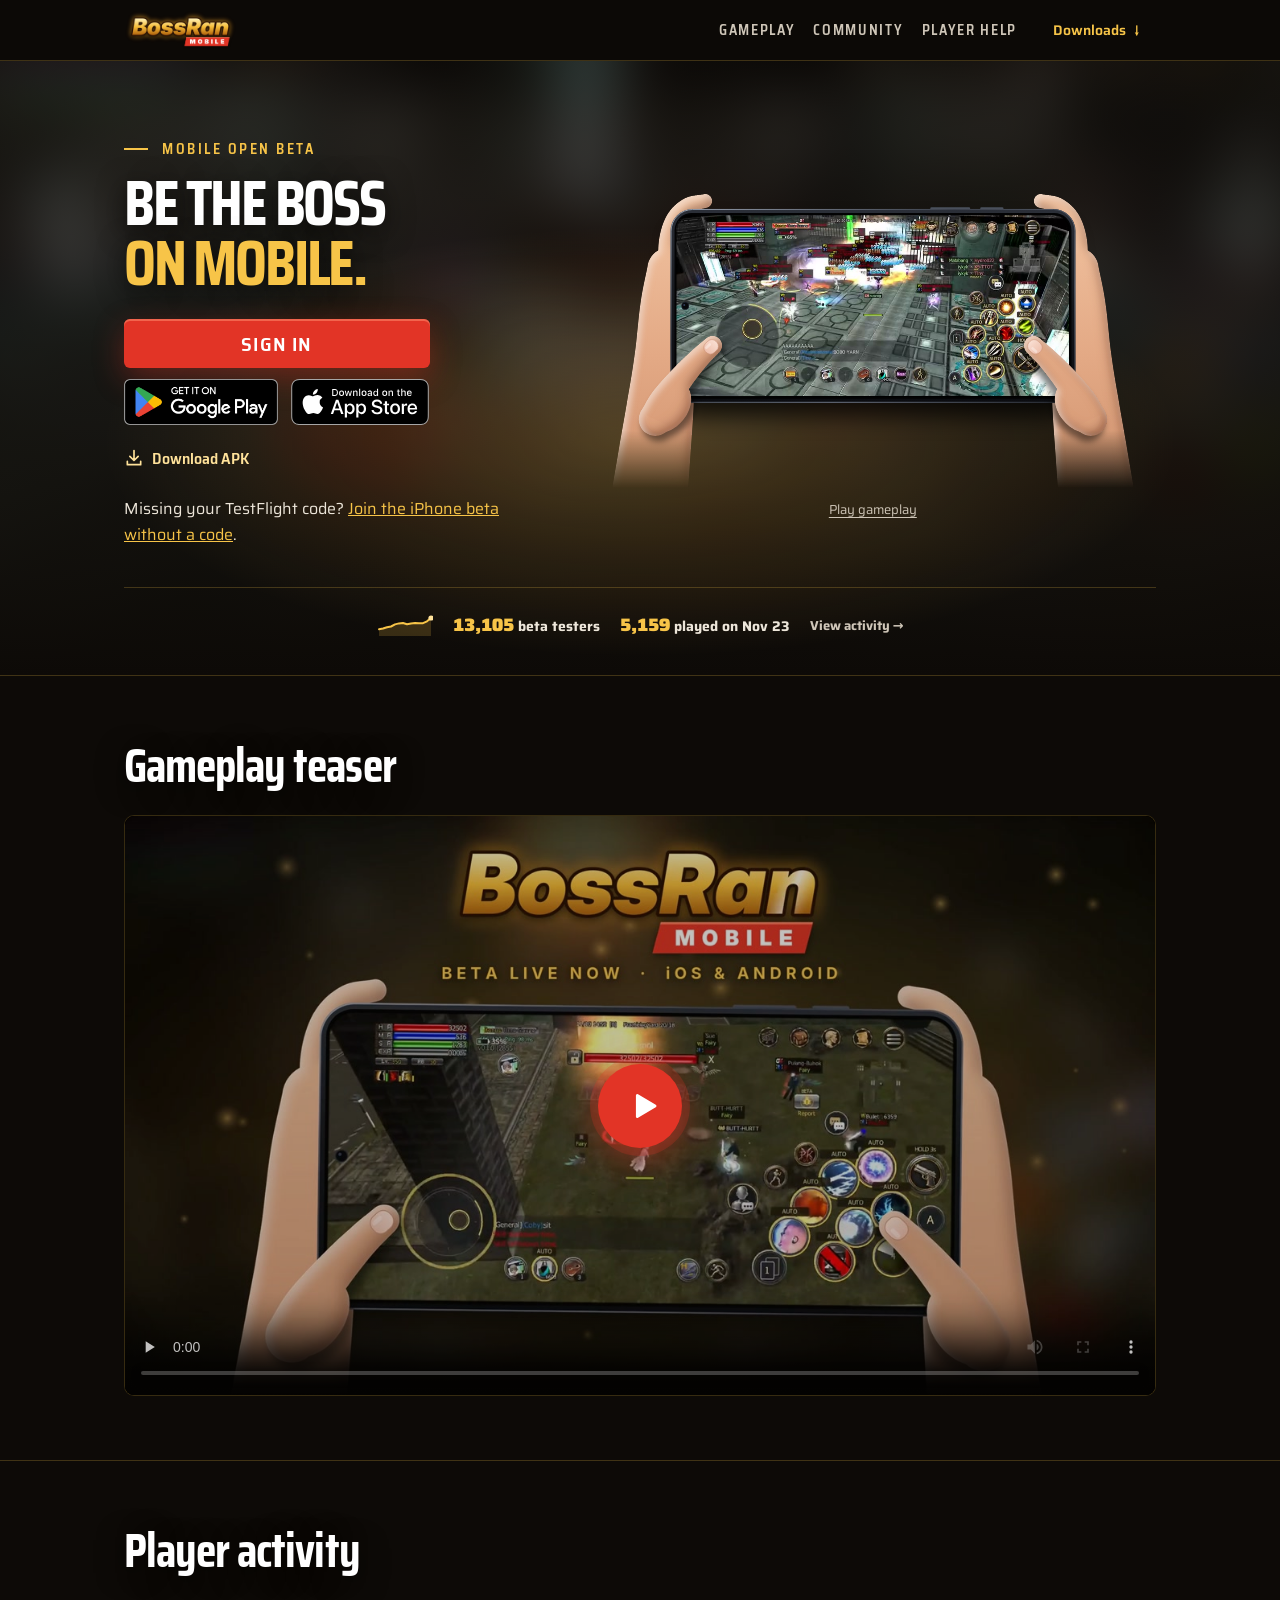
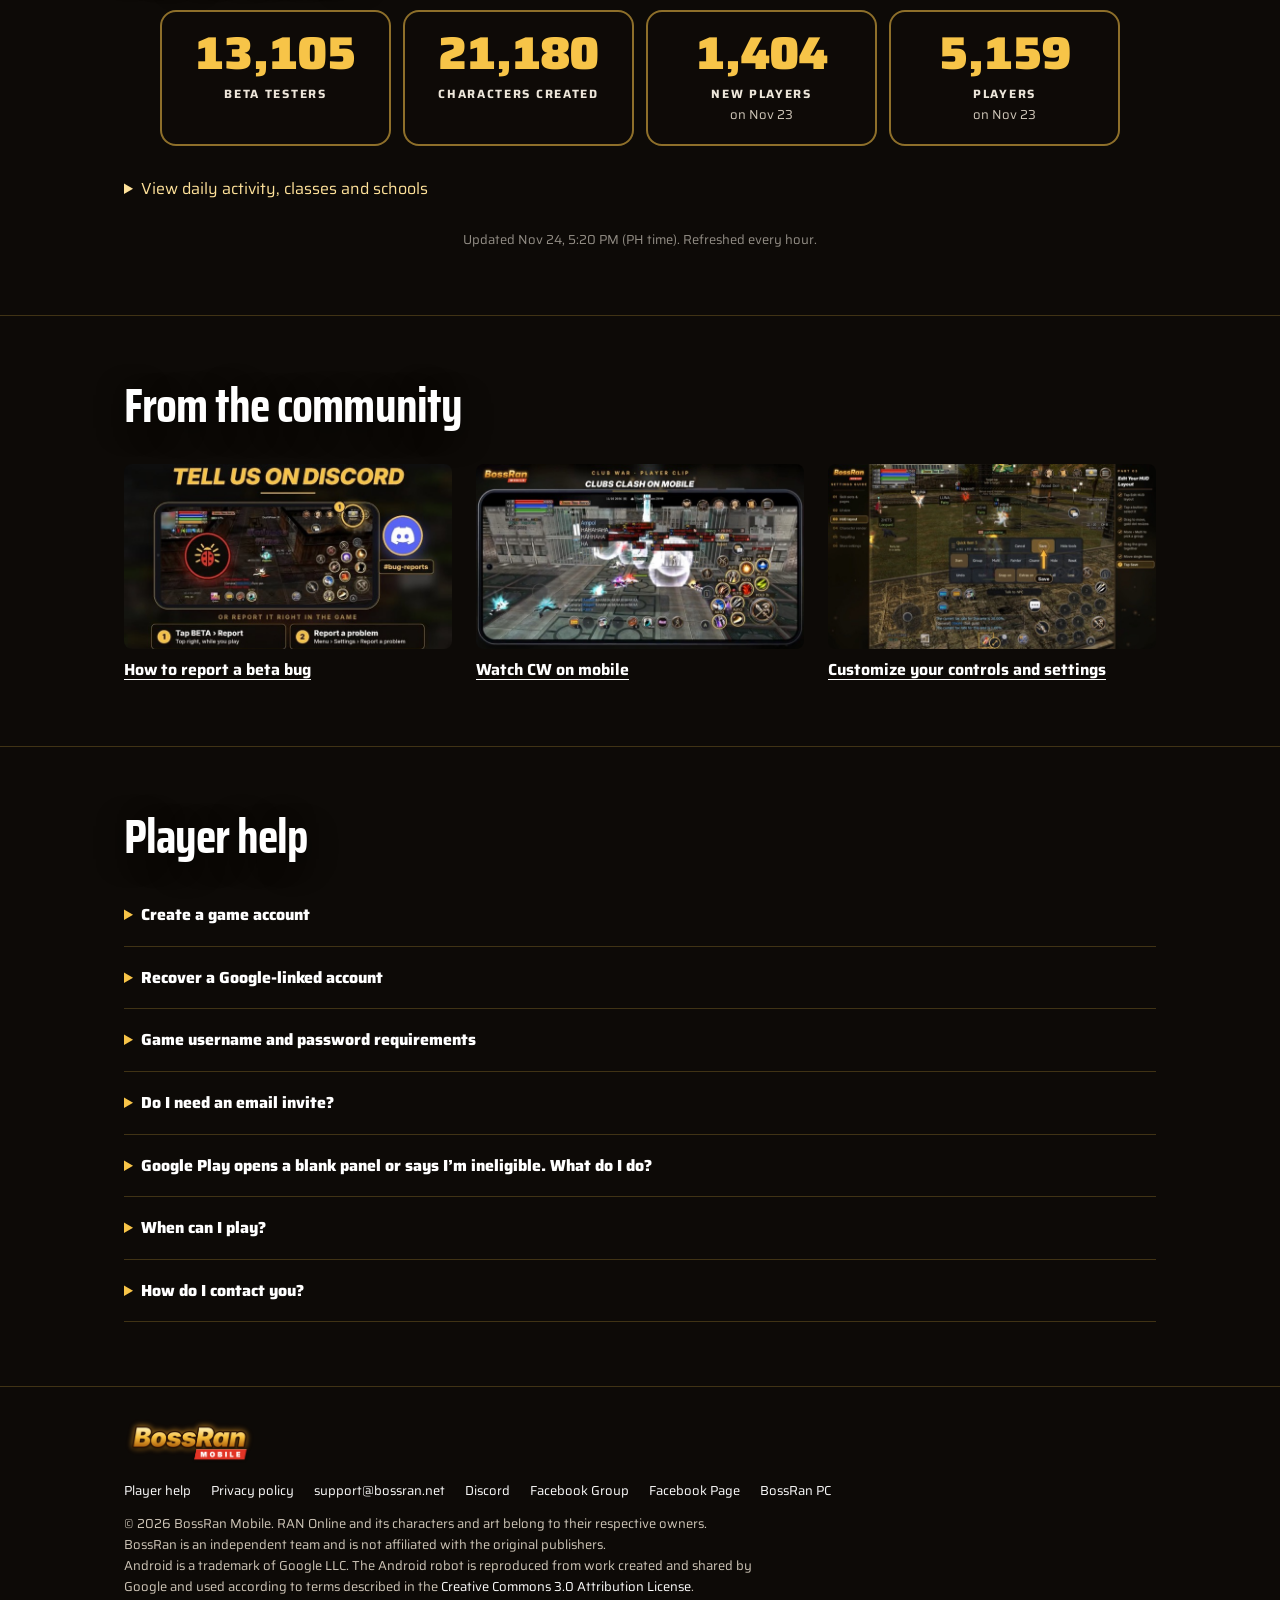
==== commit c31992ce: "Help iPhone players join TestFlight without an emailed code" ====
--- a/index.html
+++ b/index.html
@@ -377,6 +377,7 @@
             Download APK
           </a>
         </nav>
+        <p>Missing your TestFlight code? <a href="https://testflight.apple.com/join/b6cz2WRG"><u>Join the iPhone beta without a code</u></a>.</p>
       </div>
         </div>
         <div class="hero-gameplay">
@@ -510,7 +511,7 @@
         <p><strong>After saving:</strong> saved game sign-ins on your phones expire. Use your game username and new password the next time you log in.</p>
         <p>Cannot access your original Google account? <a href="mailto:support@bossran.net">Contact support</a>.</p>
       </details>
-        <details><summary>Do I need an email invite?</summary><p>You can join yourself. On Android, <a href="#android-beta">download the APK or join through Google Play</a>. On iPhone or iPad, open the <a href="https://testflight.apple.com/join/b6cz2WRG">TestFlight invitation</a> on your device.</p></details>
+        <details><summary>Do I need an email invite?</summary><p>You can join yourself. On Android, <a href="#android-beta">download the APK or join through Google Play</a>. On iPhone or iPad, install TestFlight, then open the <a href="https://testflight.apple.com/join/b6cz2WRG">BossRAN Mobile invitation</a> on that device. Tap Accept, then Install. You can skip the Redeem Code screen.</p></details>
         <details><summary>Google Play opens a blank panel or says I’m ineligible. What do I do?</summary><p>Close the panel and tap your Play Store profile picture to check the full email address. Select the account you used for the tester group or invitation, then reopen step 2 and choose the same account. Or <a href="#direct-apk">install the direct APK</a> without tester signup.</p></details>
         <details><summary>When can I play?</summary><p>The open beta is live and all items are free during the beta. <a href="#test">Download BossRan Mobile</a>. We’re targeting late November to early December 2026 for the official launch.</p></details>
         <details><summary>How do I contact you?</summary><p>Email <a href="mailto:support@bossran.net">support@bossran.net</a> or message our <a href="https://www.facebook.com/bossran.mobile" target="_blank" rel="noopener">Facebook page</a>.</p></details>
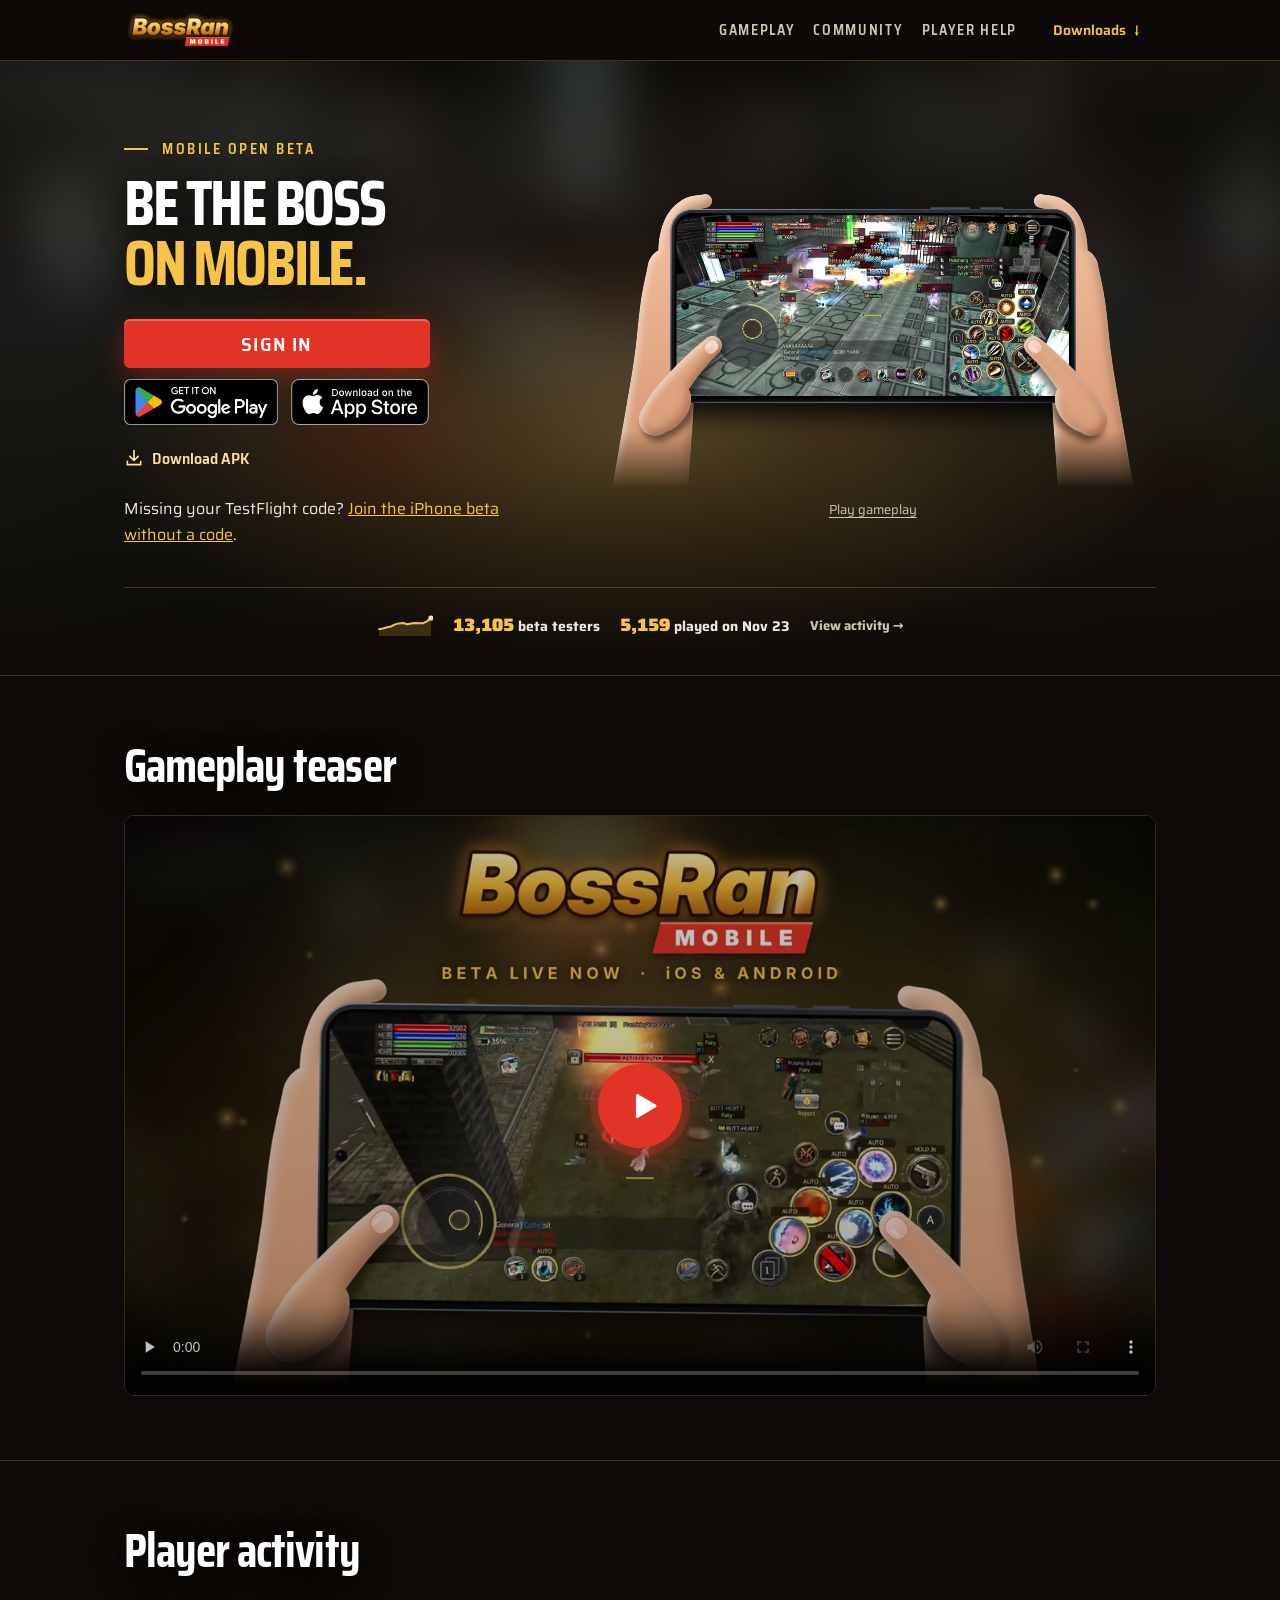
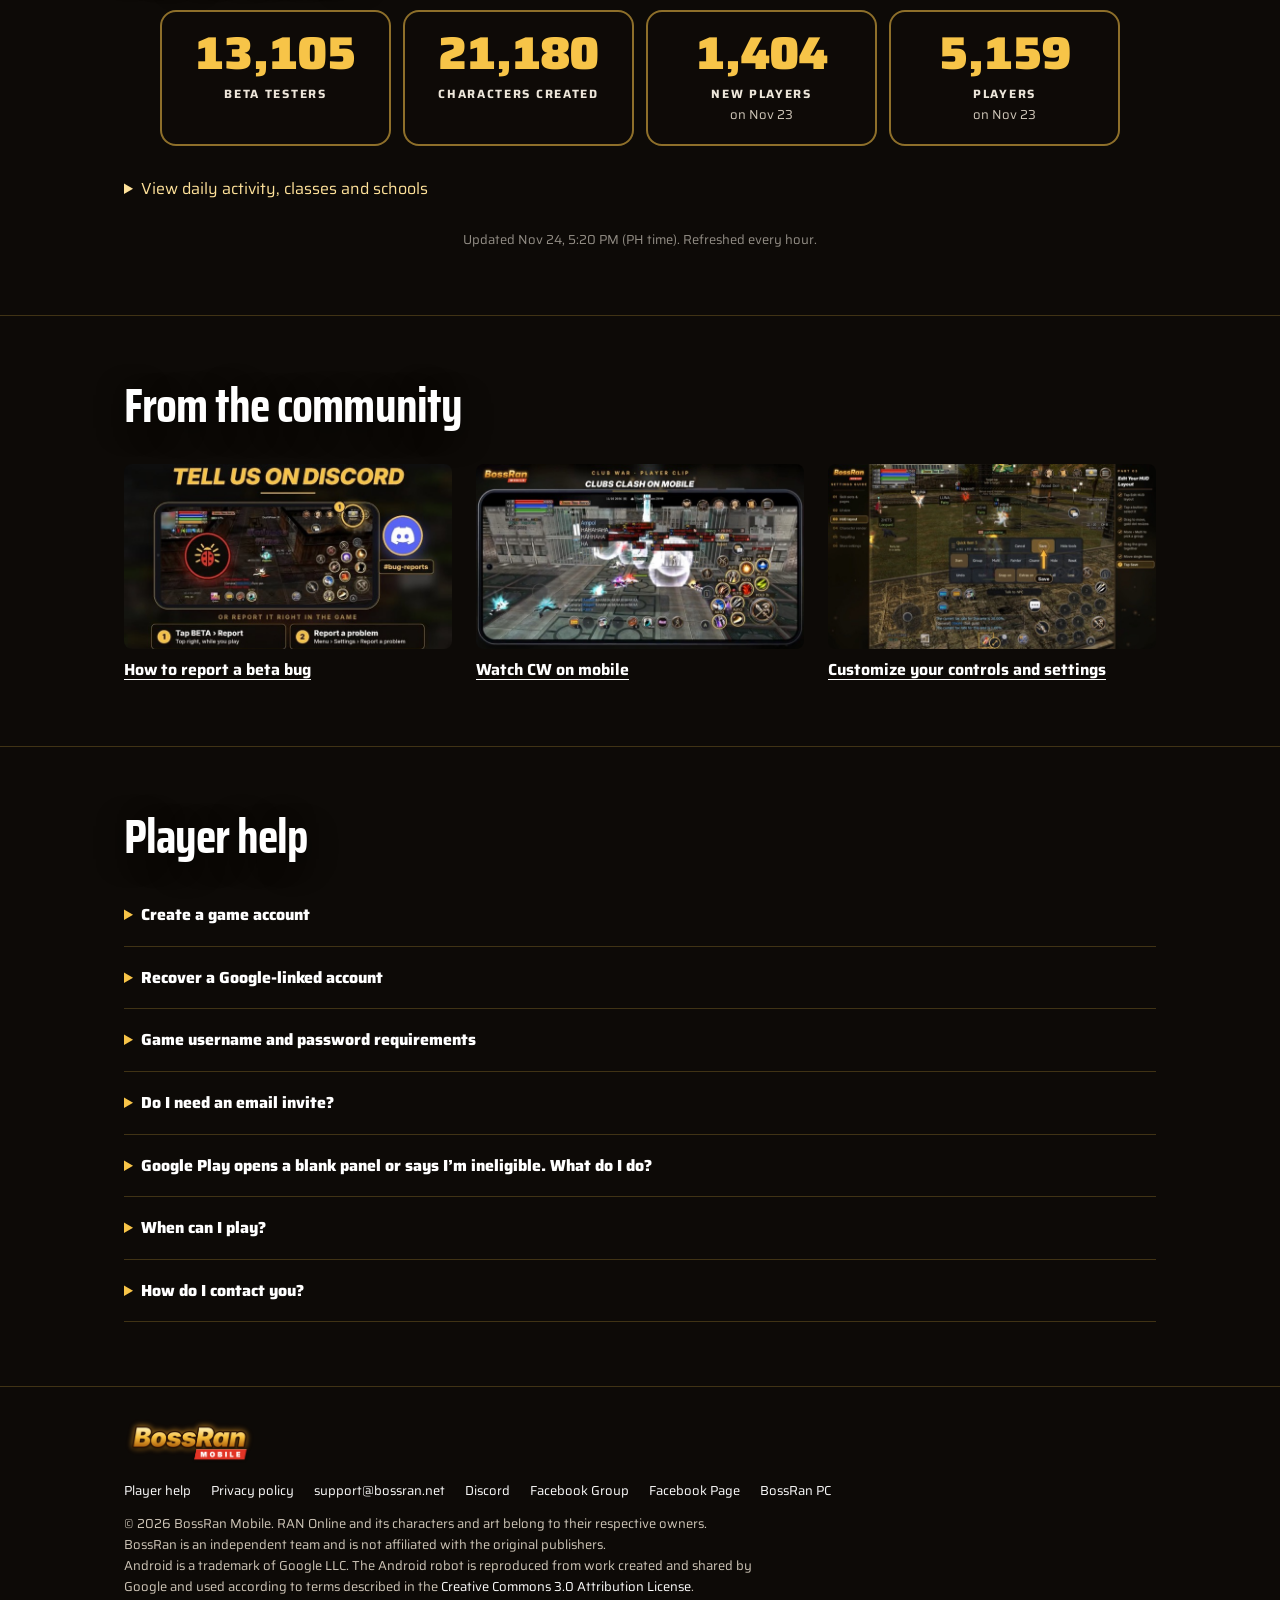
==== commit e1078912: "Explain the Ready To Test and Redeem Code screens" ====
--- a/index.html
+++ b/index.html
@@ -511,7 +511,7 @@
         <p><strong>After saving:</strong> saved game sign-ins on your phones expire. Use your game username and new password the next time you log in.</p>
         <p>Cannot access your original Google account? <a href="mailto:support@bossran.net">Contact support</a>.</p>
       </details>
-        <details><summary>Do I need an email invite?</summary><p>You can join yourself. On Android, <a href="#android-beta">download the APK or join through Google Play</a>. On iPhone or iPad, install TestFlight, then open the <a href="https://testflight.apple.com/join/b6cz2WRG">BossRAN Mobile invitation</a> on that device. Tap Accept, then Install. You can skip the Redeem Code screen.</p></details>
+        <details><summary>Do I need an email invite?</summary><p>You can join yourself. On Android, <a href="#android-beta">download the APK or join through Google Play</a>. On iPhone or iPad, install TestFlight, then open the <a href="https://testflight.apple.com/join/b6cz2WRG">BossRAN Mobile invitation</a> on that device. If TestFlight shows “Ready To Test,” return to this page in Safari and tap the invitation again. If the “Redeem Code” box is open, tap Cancel first. When BossRAN Mobile appears in TestFlight, tap Accept, then Install.</p></details>
         <details><summary>Google Play opens a blank panel or says I’m ineligible. What do I do?</summary><p>Close the panel and tap your Play Store profile picture to check the full email address. Select the account you used for the tester group or invitation, then reopen step 2 and choose the same account. Or <a href="#direct-apk">install the direct APK</a> without tester signup.</p></details>
         <details><summary>When can I play?</summary><p>The open beta is live and all items are free during the beta. <a href="#test">Download BossRan Mobile</a>. We’re targeting late November to early December 2026 for the official launch.</p></details>
         <details><summary>How do I contact you?</summary><p>Email <a href="mailto:support@bossran.net">support@bossran.net</a> or message our <a href="https://www.facebook.com/bossran.mobile" target="_blank" rel="noopener">Facebook page</a>.</p></details>
